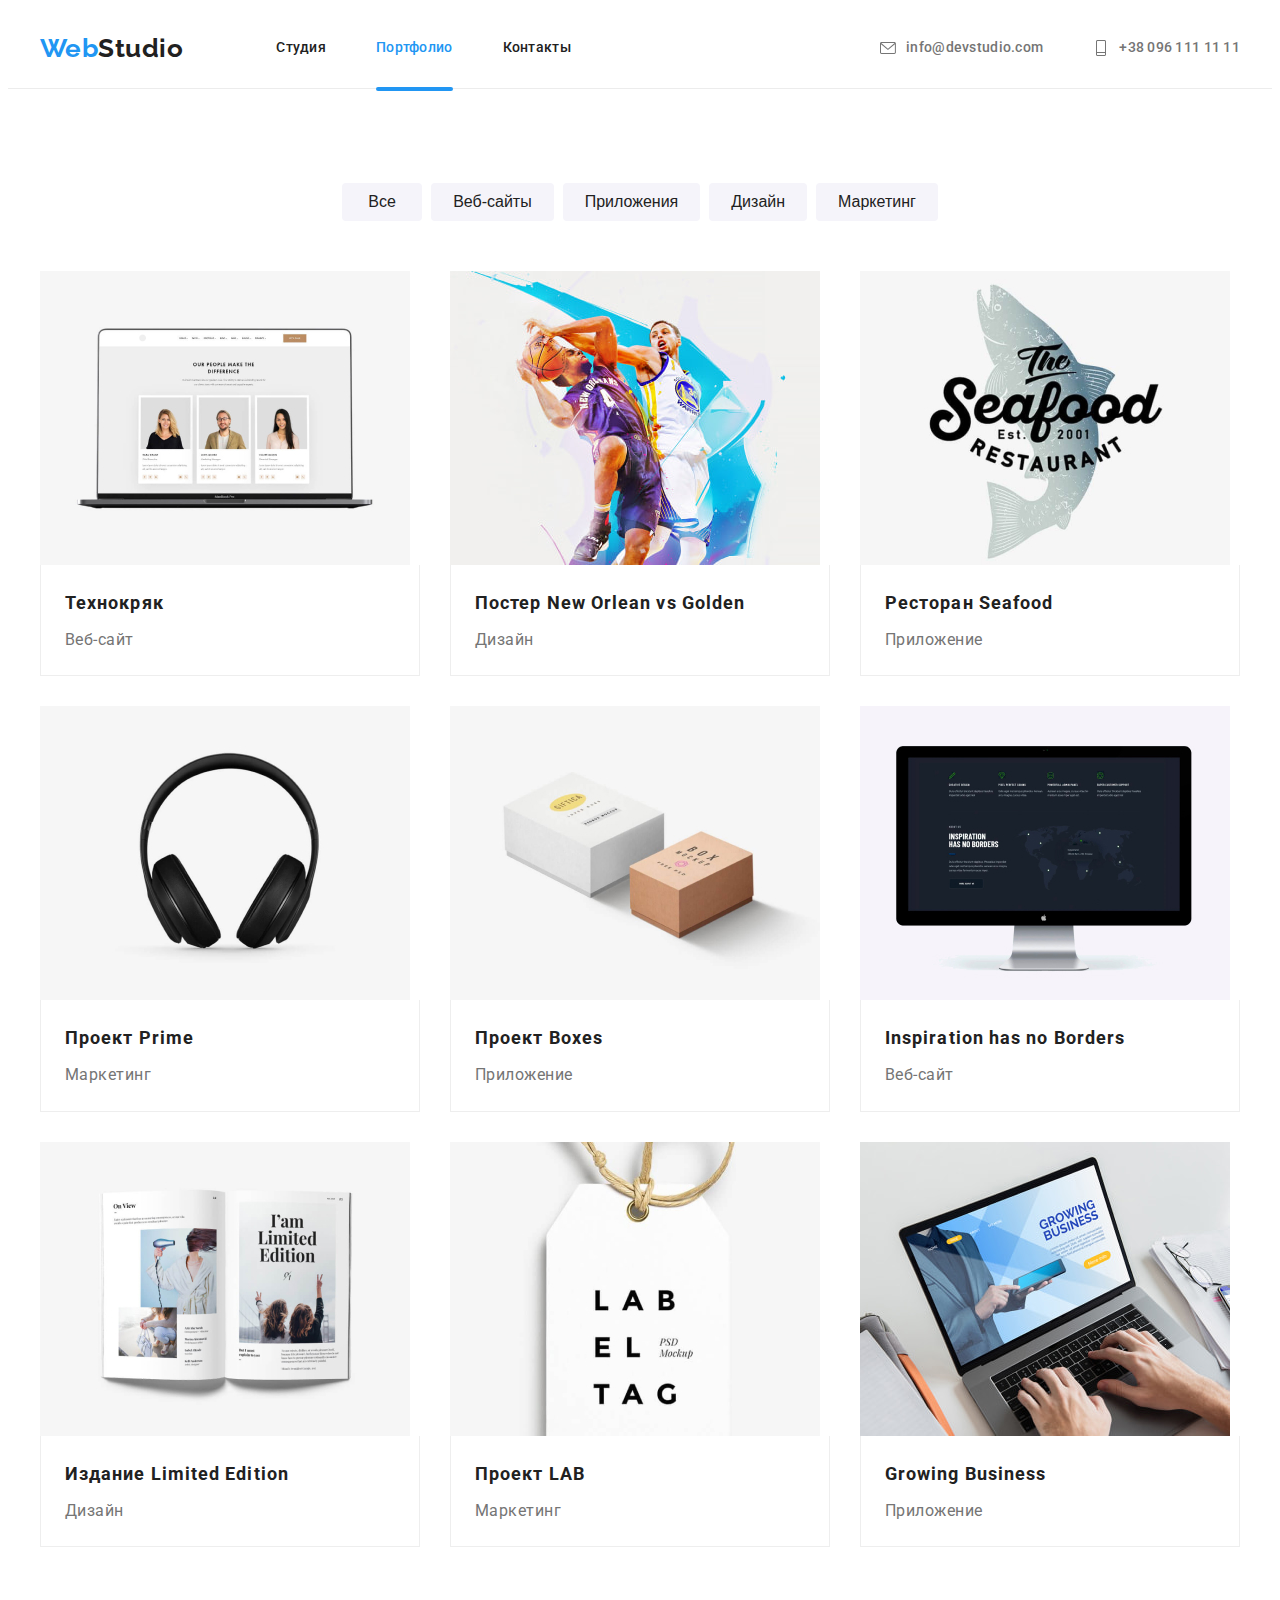
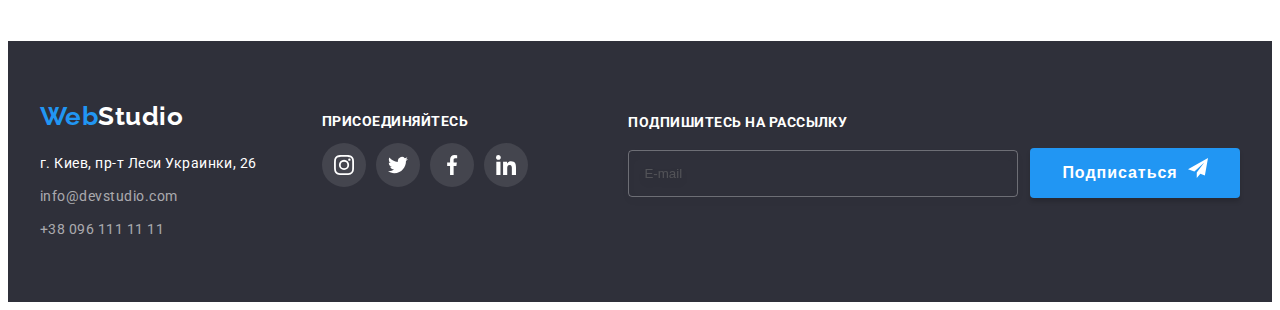
==== portfolio.html @ 42592e86 "Отзывчивость на 4 секции" ====
<!DOCTYPE html>
<html lang="ru">
  <head>
    <meta charset="UTF-8" />
    <meta http-equiv="X-UA-Compatible" content="IE=edge" />
    <meta name="viewport" content="width=device-width, initial-scale=1.0" />
    <title>Document</title>
    <link
      href="https://fonts.googleapis.com/css2?family=Raleway:wght@700&family=Roboto:wght@400;500;700;900&display=swap"
      rel="stylesheet"
    />
    <link
      rel="stylesheet"
      href="https://cdnjs.cloudflare.com/ajax/libs/modern-normalize/1.1.0/modern-normalize.min.css"
      integrity="sha512-wpPYUAdjBVSE4KJnH1VR1HeZfpl1ub8YT/NKx4PuQ5NmX2tKuGu6U/JRp5y+Y8XG2tV+wKQpNHVUX03MfMFn9Q=="
      crossorigin="anonymous"
      referrerpolicy="no-referrer"
    />
    <link rel="stylesheet" href="./css/styles.css" />
    <link rel="stylesheet" href="./css/main.min.css" />
  </head>
  <body>
    <!-- шапка -->
    <header class="header">
      <div class="container header-container">
        <!--  -->
        <a class="logo header__logo" href="./"
          >Web<span class="header__logo--black">Studio</span></a
        >
        <nav class="nav">
          <!--  -->
          <ul class="list header-list">
            <li class="item"><a href="./index.html" class="link">Студия</a></li>
            <li class="item"><a href="./portfolio.html" class="link current">Портфолио</a></li>
            <li class="item"><a href="" class="link">Контакты</a></li>
          </ul>
        </nav>
        <ul class="list header-adress">
          <li class="item">
            <a href="mailto:info@devstudio.com" class="link-contact link"
              ><svg width="16" height="16" class="icon">
                <use href="./images/symbol-defs.svg#icon-mail"></use></svg
              >info@devstudio.com</a
            >
          </li>
          <li class="item">
            <a href="tel:+380961111111" class="link-contact link">
              <svg width="16" height="16" class="icon">
                <use href="./images/symbol-defs.svg#icon-tell"></use>
              </svg>
              +38 096 111 11 11</a
            >
          </li>
        </ul>
      </div>
    </header>
    <main>
      <!-- портфолио -->
      <section class="section-portfolio">
        <div class="container">
          <ul class="section-portfolio-filter list">
            <li class="item">
              <button type="button" class="button-portfolio">Все</button>
            </li>
            <li class="item">
              <button type="button" class="button-portfolio">Веб-сайты</button>
            </li>

            <li class="item">
              <button type="button" class="button-portfolio">Приложения</button>
            </li>
            <li class="item">
              <button type="button" class="button-portfolio">Дизайн</button>
            </li>
            <li class="item">
              <button type="button" class="button-portfolio">Маркетинг</button>
            </li>
          </ul>
          <ul class="section-portfolio-list list">
            <li class="item">
              <a href="./" class="portfolio-psevdo-link">
                <div class="portfolio-wrapper-text">
                  <img
                    src="./images/technokryak.jpg"
                    alt="раскрытый ноутбук"
                    width="370"
                    height="294"
                  />
                  <p class="text-hidden">
                    Технокряк это современная площадка распространения коронавируса. Компании
                    используют эту платформу для цифрового шпионажа и атак на защищённые сервера
                    конкурентов.
                  </p>
                </div>
                <div class="name">
                  <h3 class="title">Технокряк</h3>
                  <p class="variety">Веб-сайт</p>
                </div>
              </a>
            </li>
            <li class="item">
              <a href="./" class="portfolio-psevdo-link">
                <div class="portfolio-wrapper-text">
                  <img
                    src="./images/posternovsgs.jpg"
                    alt="2 баскетболиста в борьбе за мяч"
                    width="370"
                    height="294"
                  />
                  <p class="text-hidden">
                    Технокряк это современная площадка распространения коронавируса. Компании
                    используют эту платформу для цифрового шпионажа и атак на защищённые сервера
                    конкурентов.
                  </p>
                </div>
                <div class="name">
                  <h3 class="title">Постер New Orlean vs Golden</h3>
                  <p class="variety">Дизайн</p>
                </div>
              </a>
            </li>
            <li class="item">
              <a href="./" class="portfolio-psevdo-link">
                <div class="portfolio-wrapper-text">
                  <img
                    src="./images/restseafood.jpg"
                    alt="название ресторана сиафуд на фоне рисунка лосося"
                    width="370"
                    height="294"
                  />
                  <p class="text-hidden">
                    Технокряк это современная площадка распространения коронавируса. Компании
                    используют эту платформу для цифрового шпионажа и атак на защищённые сервера
                    конкурентов.
                  </p>
                </div>
                <div class="name">
                  <h3 class="title">Ресторан Seafood</h3>
                  <p class="variety">Приложение</p>
                </div>
              </a>
            </li>
            <li class="item">
              <a href="./" class="portfolio-psevdo-link">
                <div class="portfolio-wrapper-text">
                  <img
                    src="./images/prime.jpg"
                    alt="черные наушники на белом фоне"
                    width="370"
                    height="294"
                  />
                  <p class="text-hidden">
                    Технокряк это современная площадка распространения коронавируса. Компании
                    используют эту платформу для цифрового шпионажа и атак на защищённые сервера
                    конкурентов.
                  </p>
                </div>
                <div class="name">
                  <h3 class="title">Проект Prime</h3>
                  <p class="variety">Маркетинг</p>
                </div>
              </a>
            </li>
            <li class="item">
              <a href="./" class="portfolio-psevdo-link">
                <div class="portfolio-wrapper-text">
                  <img
                    src="./images/projboxes.jpg"
                    alt="две коробки. Одна белая побольше, вторая коричневая поменьше"
                    width="370"
                    height="294"
                  />
                  <p class="text-hidden">
                    Технокряк это современная площадка распространения коронавируса. Компании
                    используют эту платформу для цифрового шпионажа и атак на защищённые сервера
                    конкурентов.
                  </p>
                </div>
                <div class="name">
                  <h3 class="title">Проект Boxes</h3>
                  <p class="variety">Приложение</p>
                </div>
              </a>
            </li>
            <li class="item">
              <a href="./" class="portfolio-psevdo-link">
                <div class="portfolio-wrapper-text">
                  <img
                    src="./images/inspiration.jpg"
                    alt="монитор с надписью на экране вдохновление без границ"
                    width="370"
                    height="294"
                  />
                  <p class="text-hidden">
                    Технокряк это современная площадка распространения коронавируса. Компании
                    используют эту платформу для цифрового шпионажа и атак на защищённые сервера
                    конкурентов.
                  </p>
                </div>
                <div class="name">
                  <h3 class="title">Inspiration has no Borders</h3>
                  <p class="variety">Веб-сайт</p>
                </div>
              </a>
            </li>
            <li class="item">
              <a href="./" class="portfolio-psevdo-link">
                <div class="portfolio-wrapper-text">
                  <img
                    src="./images/booklimitededition.jpg"
                    alt="раскрытая книга с иллюстрациями и надписью я лимитированная серия"
                    width="370"
                    height="294"
                  />
                  <p class="text-hidden">
                    Технокряк это современная площадка распространения коронавируса. Компании
                    используют эту платформу для цифрового шпионажа и атак на защищённые сервера
                    конкурентов.
                  </p>
                </div>
                <div class="name">
                  <h3 class="title">Издание Limited Edition</h3>
                  <p class="variety">Дизайн</p>
                </div>
              </a>
            </li>
            <li class="item">
              <a href="./" class="portfolio-psevdo-link">
                <div class="portfolio-wrapper-text">
                  <img
                    src="./images/projectlab.jpg"
                    alt="белая бирка с надписью лаб ель таг "
                    width="370"
                    height="294"
                  />
                  <p class="text-hidden">
                    Технокряк это современная площадка распространения коронавируса. Компании
                    используют эту платформу для цифрового шпионажа и атак на защищённые сервера
                    конкурентов.
                  </p>
                </div>
                <div class="name">
                  <h3 class="title">Проект LAB</h3>
                  <p class="variety">Маркетинг</p>
                </div>
              </a>
            </li>
            <li class="item">
              <a href="./" class="portfolio-psevdo-link">
                <div class="portfolio-wrapper-text">
                  <img
                    src="./images/growingbusiness.jpg"
                    alt="раскрытый ноутбук с надписью на мониторе взращивание бизнеса"
                    width="370"
                    height="294"
                  />
                  <p class="text-hidden">
                    Технокряк это современная площадка распространения коронавируса. Компании
                    используют эту платформу для цифрового шпионажа и атак на защищённые сервера
                    конкурентов.
                  </p>
                </div>
                <div class="name">
                  <h3 class="title">Growing Business</h3>
                  <p class="variety">Приложение</p>
                </div>
              </a>
            </li>
          </ul>
        </div>
      </section>
    </main>
    <!-- подвал -->
    <footer class="footer">
      <div class="container">
        <div class="footer-left">
          <a class="logo" href="/">Web<span class="footer__logo--white">Studio</span></a>
          <address class="address-footer">г. Киев, пр-т Леси Украинки, 26</address>
          <ul class="list">
            <li class="item">
              <a href="mailto:info@devstudio.com" class="link-contact-footer">info@devstudio.com</a>
            </li>
            <li class="item">
              <a href="tel:+380961111111" class="link-contact-footer">+38 096 111 11 11</a>
            </li>
          </ul>
        </div>
        <div class="join">
          <h3 class="title">присоединяйтесь</h3>
          <ul class="list soc-list">
            <li class="soc-item">
              <a href="" class="link soc-link"
                ><svg class="soc-icon">
                  <use href="./images/symbol-defs.svg#icon-instagram"></use></svg
              ></a>
            </li>
            <li class="soc-item">
              <a href="" class="link soc-link"
                ><svg class="soc-icon">
                  <use href="./images/symbol-defs.svg#icon-twitter"></use></svg
              ></a>
            </li>
            <li class="soc-item">
              <a href="" class="link soc-link"
                ><svg class="soc-icon">
                  <use href="./images/symbol-defs.svg#icon-facebook"></use></svg
              ></a>
            </li>
            <li class="soc-item">
              <a href="" class="link soc-link"
                ><svg class="soc-icon">
                  <use href="./images/symbol-defs.svg#icon-linkedin"></use></svg
              ></a>
            </li>
          </ul>
        </div>
        <div class="footer-right">
          <h3 class="title">Подпишитесь на рассылку</h3>
          <div class="footer-right-wrap">
            <form action="#" class="form-send">
              <input type="mail" name="user-mail" class="modal-input-footer" placeholder="E-mail" />
            </form>
            <button type="submit" class="abutton send-btn">
              Подписаться
              <span class="send-wrap"
                ><svg width="24" height="24" class="soc-icon">
                  <use href="./images/symbol-defs.svg#icon-icon-send"></use></svg
              ></span>
            </button>
          </div>
        </div>
      </div>
    </footer>
  </body>
</html>
---- css/styles.css ----
/*                                              container*/

/*                                               лого */

/*                                            LINK*/

/*                      button */

/* header */

/* =====  hero  ====== */

/* ======  skill ====== */

/* class */

/*  comand */

/* .section-comand .item-soc:hover {
  background-color: var(--focus-color);
}

}

.link-soc-item-comand:hover {
  color: var(--hover-color);
} */

/* ==================client================= */

/*  portfolio     */

/* ==== footer ==== */

/* ===================backdrop============ */
---- css/main.min.css ----
:root{--title-color: #212121;--text-color: #757575;--hover-color: #2196f3;--focus-color: #2196f3;--bg-color: #ffffff;--secondarybg-color: #2f303a;--text-focus-color: #ffffff;--icon-color: #afb1b8}.list{list-style:none;margin:0;padding:0}h1,h2,h3,h4,p{margin:0;padding:0}img{display:block}body{background-color:var(--bg-color);color:var(--text-color);font-family:Roboto, sans-serif;letter-spacing:0.03em}.container{width:100%;padding-left:15px;padding-right:15px;margin:0 auto;margin-left:auto;margin-right:auto}@media screen and (min-width: 480px){.container{width:480px}}@media screen and (min-width: 768px){.container{width:768px}}@media screen and (min-width: 1200px){.container{width:1200px}}.logo{color:#2196f3;font-family:Raleway, cursive;font-weight:700;font-size:26px;line-height:1.19;text-decoration:none}.header__logo--black{color:var(--title-color)}.footer__logo-white{color:var(--bg-color)}.link{color:var(--title-color);font-weight:500;font-size:14px;line-height:1.14;letter-spacing:0.02em;text-decoration:none;transition-property:color;transition-duration:250ms;transition-timing-function:cubic-bezier(0.4, 0, 0.2, 1);outline:none}.link:hover,.link:focus{color:var(--hover-color)}.link.current{color:var(--hover-color);position:relative}.visually-hidden{position:absolute;white-space:nowrap;width:1px;height:1px;overflow:hidden;border:0;padding:0;clip:rect(0 0 0 0);clip-path:inset(50%);margin:-1px}.abutton{color:var(--bg-color);background-color:var(--hover-color);box-shadow:0px 4px 4px rgba(0,0,0,0.15);font-weight:700;font-size:16px;line-height:1.88;letter-spacing:0.06em;cursor:pointer;display:block;margin:0px auto;min-width:200px;height:50px;padding:10px 32px;border-radius:4px;border:0px;transition-property:background-color;transition-duration:250ms;transition-timing-function:cubic-bezier(0.4, 0, 0.2, 1);outline:none}.abutton:hover,.abutton:focus{color:var(--text-focus-color);background-color:#188ce8}.link{color:var(--title-color);font-weight:500;font-size:14px;line-height:1.14;letter-spacing:0.02em;text-decoration:none;transition-property:color;transition-duration:250ms;transition-timing-function:cubic-bezier(0.4, 0, 0.2, 1);outline:none}.link:hover,.link:focus{color:var(--hover-color)}.link.current{color:var(--hover-color);position:relative}.section-title{color:var(--title-color);font-size:28px;line-height:1.18;text-align:center;margin-bottom:10px}@media screen and (min-width: 480px){.section-title{margin-bottom:30px}}@media screen and (min-width: 1200px){.section-title{font-size:36px;line-height:1.17}}.link.current::after{content:'';position:absolute;display:block;height:4px;width:100%;background-color:var(--focus-color);bottom:-3px;border-radius:2px}.link-contact{color:var(--text-color);font-weight:500;font-size:14px;line-height:1.14;letter-spacing:0.02em;text-decoration:none;display:block;padding-top:32px;padding-bottom:32px;transition-property:color;transition-duration:250ms;transition-timing-function:cubic-bezier(0.4, 0, 0.2, 1);outline:none}.link-contact:hover,.link-contact:focus{color:var(--hover-color)}.header{border-bottom:1px solid #ececec}.header-container{display:flex;align-items:center}.header-list{display:flex;margin-left:93px}.header-list .item+.item{margin-left:50px;align-items:center}.header-adress{display:flex;margin-left:auto}.header-logo{padding-top:25px;padding-bottom:24px}.nav .link{display:block;padding-top:32px;padding-bottom:32px}.header .link-contact{display:flex;align-items:center}.header-adress .item:not(:last-child){margin-right:50px}.header .icon{margin-right:10px;fill:var(--text-color)}.header .link:hover .icon{fill:currentColor}.header .item:hover{color:var --hover-color}.header .link:focus .icon{fill:currentColor}.header .item:focuc{color:var --hover-color}.section-hero-title{color:var(--bg-color);font-weight:900;font-size:22px;line-height:1.2;text-align:center;text-transform:uppercase;width:100%;margin-right:auto;margin-left:auto;margin-bottom:30px}@media screen and (min-width: 480px){.section-hero-title{font-size:26px;line-height:1.61;letter-spacing:0.06em}}@media screen and (min-width: 1200px){.section-hero-title{font-size:44px;line-height:1.36}}.section-hero{background-image:linear-gradient(rgba(47,48,58,0.4), rgba(47,48,58,0.4)),url(../images/bghero.jpg);background-position:center;background-size:content;background-repeat:no-repeat}.section-hero{padding-top:80px;padding-bottom:80px}@media screen and (min-width: 1200px){.section-hero{padding-top:120px;padding-bottom:120px}}@media screen and (min-width: 1200px){.section-hero{padding-top:201px;padding-bottom:199px}}.section-hero .abutton{margin-left:auto;margin-right:auto}.section-skill .title{color:var(--title-color);font-size:14px;line-height:1.14;text-transform:uppercase;margin-bottom:10px;text-align:center}@media screen and (min-width: 768px){.section-skill__item{width:calc(100% / 2 - 30px);margin-left:30px}}@media screen and (min-width: 1200px){.section-skill__item{width:calc(100% / 4 - 30px)}}.section-skill .text{font-size:14px;line-height:1.71}@media screen and (min-width: 768px){.section-skill__list{display:flex;flex-wrap:wrap;width:100%;margin-left:-30px}}.section-skill{padding-top:60px;padding-bottom:60px}.section-skill__big-icon{background:#f5f4fa;border-radius:4px;margin-bottom:30px;height:120px;display:flex;align-items:center;justify-content:center}@media screen and (min-width: 1200px){.section-class{padding-top:94px;padding-bottom:94px}}@media screen and (min-width: 1200px){.section-class .list{display:flex;justify-content:space-between;margin-top:50px;margin-left:-30px}}@media screen and (min-width: 1200px){.section-class .item{margin-left:30px}}@media screen and (min-width: 1200px){.wrapper{position:relative}}@media screen and (min-width: 1200px){.section-class .text{position:absolute;bottom:0;font-weight:700;font-size:14px;line-height:1.14;text-align:center;text-transform:uppercase;color:var(--text-focus-color);background:rgba(47,48,58,0.8);padding-top:27px;padding-bottom:27px;width:370px}}.section-comand .title{color:var(--title-color);font-weight:500;font-size:16px;line-height:1.19;text-align:center}.section-comand .position{font-size:16px;line-height:1.19;text-align:center}.section-comand{padding-top:94px;padding-bottom:94px;background:#f5f4fa}.section-comand .list{display:flex}.section-comand .title{margin-top:30px;margin-bottom:10px}.section-comand .item{background-color:var(--bg-color);padding-bottom:30px;box-shadow:0px 1px 3px rgba(0,0,0,0.12),0px 1px 1px rgba(0,0,0,0.14),0px 2px 1px rgba(0,0,0,0.2);border-radius:0px 0px 4px 4px}.section-comand .item:not(:last-child){margin-right:30px}.soc-icon{width:20px;height:20px;fill:#afb1b8}.soc-link:focus .soc-icon,.soc-link:hover .soc-icon{fill:var(--text-focus-color)}.soc-item{width:44px;height:44px}.soc-item:not(:last-child){margin-right:10px}.soc-link{outline:none;width:100%;height:100%;border-radius:50%;display:flex;align-items:center;justify-content:center;transition-property:background-color;transition-duration:250ms;transition-timing-function:cubic-bezier(0.4, 0, 0.2, 1)}.soc-link:focus,.soc-link:hover{background-color:var(--focus-color)}.soc-link .soc-icon{transition-property:fill;transition-duration:250ms;transition-timing-function:cubic-bezier(0.4, 0, 0.2, 1)}.soc-list{display:flex;justify-content:center;margin-top:16px}.section-clients{padding-top:60px;padding-bottom:60px}@media screen and (min-width: 1200px){.section-clients{padding-top:94px;padding-bottom:94px}}.client-icon{width:90px;height:60px;fill:var(--icon-color)}.client-link:focus .client-icon,.client-link:hover .client-icon{fill:var(--focus-color)}@media screen and (min-width: 480px){.client-icon{width:106px;height:60px}}.client-list{margin-bottom:-15px;display:flex;flex-wrap:wrap;align-items:center;justify-content:center;margin-right:-15px}@media screen and (min-width: 480px){.client-list{margin-bottom:-30px;margin-right:-30px}}.client-link{width:100%;height:100%;display:flex;align-items:center;justify-content:center;border:1px solid #afb1b8;box-sizing:border-box;border-radius:4px;padding:8px 16px;transition-property:border-color;transition-duration:250ms;transition-timing-function:cubic-bezier(0.4, 0, 0.2, 1);outline:none}.client-link:hover,.client-link:focus{border-color:var(--hover-color)}@media screen and (min-width: 480px){.client-link{padding:16px 52px}}@media screen and (min-width: 1200px){.client-link{padding:16px 32px}}.client-link .client-icon{transition-property:fill;transition-duration:250ms;transition-timing-function:cubic-bezier(0.4, 0, 0.2, 1)}.client-item{margin-bottom:15px;width:calc(100% / 2 - 15px);margin-right:15px}@media screen and (min-width: 480px){.client-item{margin-bottom:30px;margin-right:30px;width:calc(100% / 2 - 30px)}}@media screen and (min-width: 768px){.client-item{width:calc(100% / 3 - 30px)}}@media screen and (min-width: 1200px){.client-item{width:calc(100% / 6 - 30px)}}.link-contact-footer{color:rgba(255,255,255,0.6);font-size:14px;line-height:1.71;text-decoration:none;outline:none;transition-property:color;transition-duration:250ms;transition-timing-function:cubic-bezier(0.4, 0, 0.2, 1);transition-property:color;transition-duration:250ms;transition-timing-function:cubic-bezier(0.4, 0, 0.2, 1)}.link-contact-footer:hover,.link-contact-footer:focus{color:var(--hover-color)}.address-footer{color:var(--bg-color);font-style:normal;font-size:14px;line-height:1.71}.footer .title{color:var(--text-focus-color);font-size:14px;line-height:0.88;text-transform:uppercase}.footer{background-color:var(--secondarybg-color);padding-top:60px;padding-bottom:60px}.footer__logo--white{color:var(--bg-color)}.address-footer{margin-bottom:9px;margin-top:20px}footer .item:not(:last-child){margin-bottom:9px}.svg-tell{fill:#757575}.footer .container{display:flex}.join{margin-left:65px;padding-top:14px}.footer .soc-icon{fill:var(--bg-color)}.footer .soc-link{background:rgba(255,255,255,0.1);outline:none}.footer .soc-link:focus,.footer .soc-link:hover{background-color:var(--focus-color)}.form-send{display:flex;justify-content:center}.send-btn{margin-left:12px;padding-left:10px 28px}.footer-right{align-items:center;justify-content:center;margin-right:0;margin-left:auto;padding-top:15px}.modal-input-footer{width:358px;background-color:transparent;text-decoration:var(--bg-color);padding:15px;border:1px solid rgba(255,255,255,0.3);filter:drop-shadow(0px 4px 4px rgba(0,0,0,0.15));border-radius:4px;transition-property:border-color;transition-duration:250ms;transition-timing-function:cubic-bezier(0.4, 0, 0.2, 1)}.modal-input-footer:focus{border-color:var(--focus-color)}.send-wrap{margin-left:5px}.footer-right-wrap{display:flex;align-items:center;justify-content:center;margin-top:20px}.section-portfolio .title{color:var(--title-color);font-size:18px;line-height:2;letter-spacing:0.06em}.section-portfolio .variety{font-size:16px;line-height:1.9;color:var(--text-color)}.button-portfolio{padding:6px 22px;color:var(--title-color);background-color:F5F4FA;font-weight:500;font-size:16px;line-height:1.6;text-align:center;cursor:pointer;min-width:80px;height:38px;background:#f5f4fa;border-radius:4px;border:0px;outline:none;transition-property:background-color, color, box-shadow, border-radius;transition-duration:250ms;transition-timing-function:cubic-bezier(0.4, 0, 0.2, 1)}.button-portfolio:hover,.button-portfolio:focus{color:var(--bg-color);background-color:var(--hover-color);box-shadow:0px 3px 1px rgba(0,0,0,0.1),0px 1px 2px rgba(0,0,0,0.08),0px 2px 2px rgba(0,0,0,0.12);border-radius:4px}.section-portfolio{padding-top:94px;padding-bottom:94px}.section-portfolio-filter{margin-bottom:50px;display:flex;justify-content:center;align-items:flex-start}.section-portfolio-list{display:flex;flex-wrap:wrap;justify-content:center;margin-right:-30px;margin-bottom:-30px}.section-portfolio-list .item{width:calc(100% / 3 - 30px);margin-right:30px;margin-bottom:30px}.section-portfolio-filter .item:not(:last-child){margin-right:9px}.name{padding:20px 24px;border-right:1px solid #eeeeee;border-bottom:1px solid #eeeeee;border-left:1px solid #eeeeee}.variety{margin-top:4px}.portfolio-psevdo-link{text-decoration:none;display:block;transition-property:box-shadow;transition-duration:250ms;transition-timing-function:cubic-bezier(0.4, 0, 0.2, 1);outline:none}.portfolio-psevdo-link:focus,.portfolio-psevdo-link:hover{box-shadow:0px 1px 1px rgba(0,0,0,0.12),0px 4px 4px rgba(0,0,0,0.06),1px 4px 6px rgba(0,0,0,0.16)}.portfolio-wrapper-text{position:relative;overflow:hidden}.text-hidden{position:absolute;top:0;left:0;font-size:18px;line-height:1.56;padding-top:63px;padding-right:24px;padding-bottom:63px;padding-left:24px;background:rgba(33,150,243,0.9);color:var(--text-focus-color);transform:translateY(100%);transition-property:transform;transition-duration:250ms;transition-timing-function:cubic-bezier(0.4, 0, 0.2, 1)}.portfolio-psevdo-link:hover .text-hidden,.portfolio-psevdo-link:focus .text-hidden{transform:translateY(0)}.backdrop{width:100vw;height:100vh;background-color:rgba(0,0,0,0.2);position:fixed;top:0;opacity:1;transition:opacity 250ms cubic-bezier(0.4, 0, 0.2, 1)}.modal{position:absolute;width:521px;min-height:581px;background-color:var(--bg-color);box-shadow:0px 1px 3px rgba(0,0,0,0.12),0px 1px 1px rgba(0,0,0,0.14),0px 2px 1px rgba(0,0,0,0.2);border-radius:4px;top:50%;left:50%;transform:translate(-50%, -50%) rotate(0deg);opacity:1;transition:transform 250ms cubic-bezier(0.4, 0, 0.2, 1),opacity 250ms cubic-bezier(0.4, 0, 0.2, 1);padding:40px}.modal-close-btn{outline:none;position:absolute;width:30px;height:30px;top:8px;right:8px;border-radius:50%;padding-top:5px;padding-left:5px;border:1px solid rgba(0,0,0,0.1);background-color:var(--bg-color);transition-property:fill;transition-duration:250ms;transition-timing-function:cubic-bezier(0.4, 0, 0.2, 1)}.modal-close-btn:focus .icon-close-btn,.modal-close-btn:hover .icon-close-btn{fill:var(--focus-color)}.backdrop.is-hidden{visibility:hidden;opacity:0;pointer-events:0}.backdrop.is-hidden .modal{transform:translate(-50%, -50%) rotate(70deg);opacity:0}.modal-title{font-weight:700;font-size:20px;line-height:1.15;text-align:center;color:var(--title-color);margin-bottom:20px}.modal-input{width:100%;height:40px;outline:none;border:1px solid rgba(33,33,33,0.2);border-radius:4px;padding-left:39px;padding-right:20px;transition-property:border-color;transition-duration:250ms;transition-timing-function:cubic-bezier(0.4, 0, 0.2, 1)}.modal-input:focus,.modal-input:hover{border-color:var(--focus-color)}.modal-input:focus+.icon-user-data,.modal-input:hover+.icon-user-data{fill:var(--focus-color)}.modal-label{display:block;margin-bottom:4px;font-size:12px;line-height:1.17;letter-spacing:0.01em;color:var(--text-color)}.modal-field{margin-bottom:10px}.modal-text{outline:none;resize:none;width:100%;height:120px;padding:10px;margin-bottom:10px;background-color:transparent;border:1px solid rgba(33,33,33,0.2);border-radius:4px;transition-property:border-color;transition-duration:250ms;transition-timing-function:cubic-bezier(0.4, 0, 0.2, 1)}.modal-text:focus{border:1px solid #2196f3}.input-wrap{display:block;position:relative}.icon-user-data{position:absolute;left:0;top:50%;transform:translateY(-50%);left:12px}.link-galka{color:var(--focus-color)}.check-text{font-size:14px;line-height:1.87;color:var(--text-color);display:flex;align-items:baseline}.check-text span{width:16px;height:15px;border:2px solid #212121;border-radius:2px;margin-right:8px;display:flex;align-items:center;justify-content:center;transition-property:border-color, background-color;transition-duration:250ms;transition-timing-function:cubic-bezier(0.4, 0, 0.2, 1)}.icon-galka{fill:#ffffff}.input-check:checked+.check-text span{background-color:var(--focus-color);border-color:var(--focus-color)}.modal-send-btn{margin-top:30;margin-left:auto;margin-right:auto}::-webkit-input-placeholder{color:rgba(117,117,117,0.5)}
/*# sourceMappingURL=main.min.css.map */
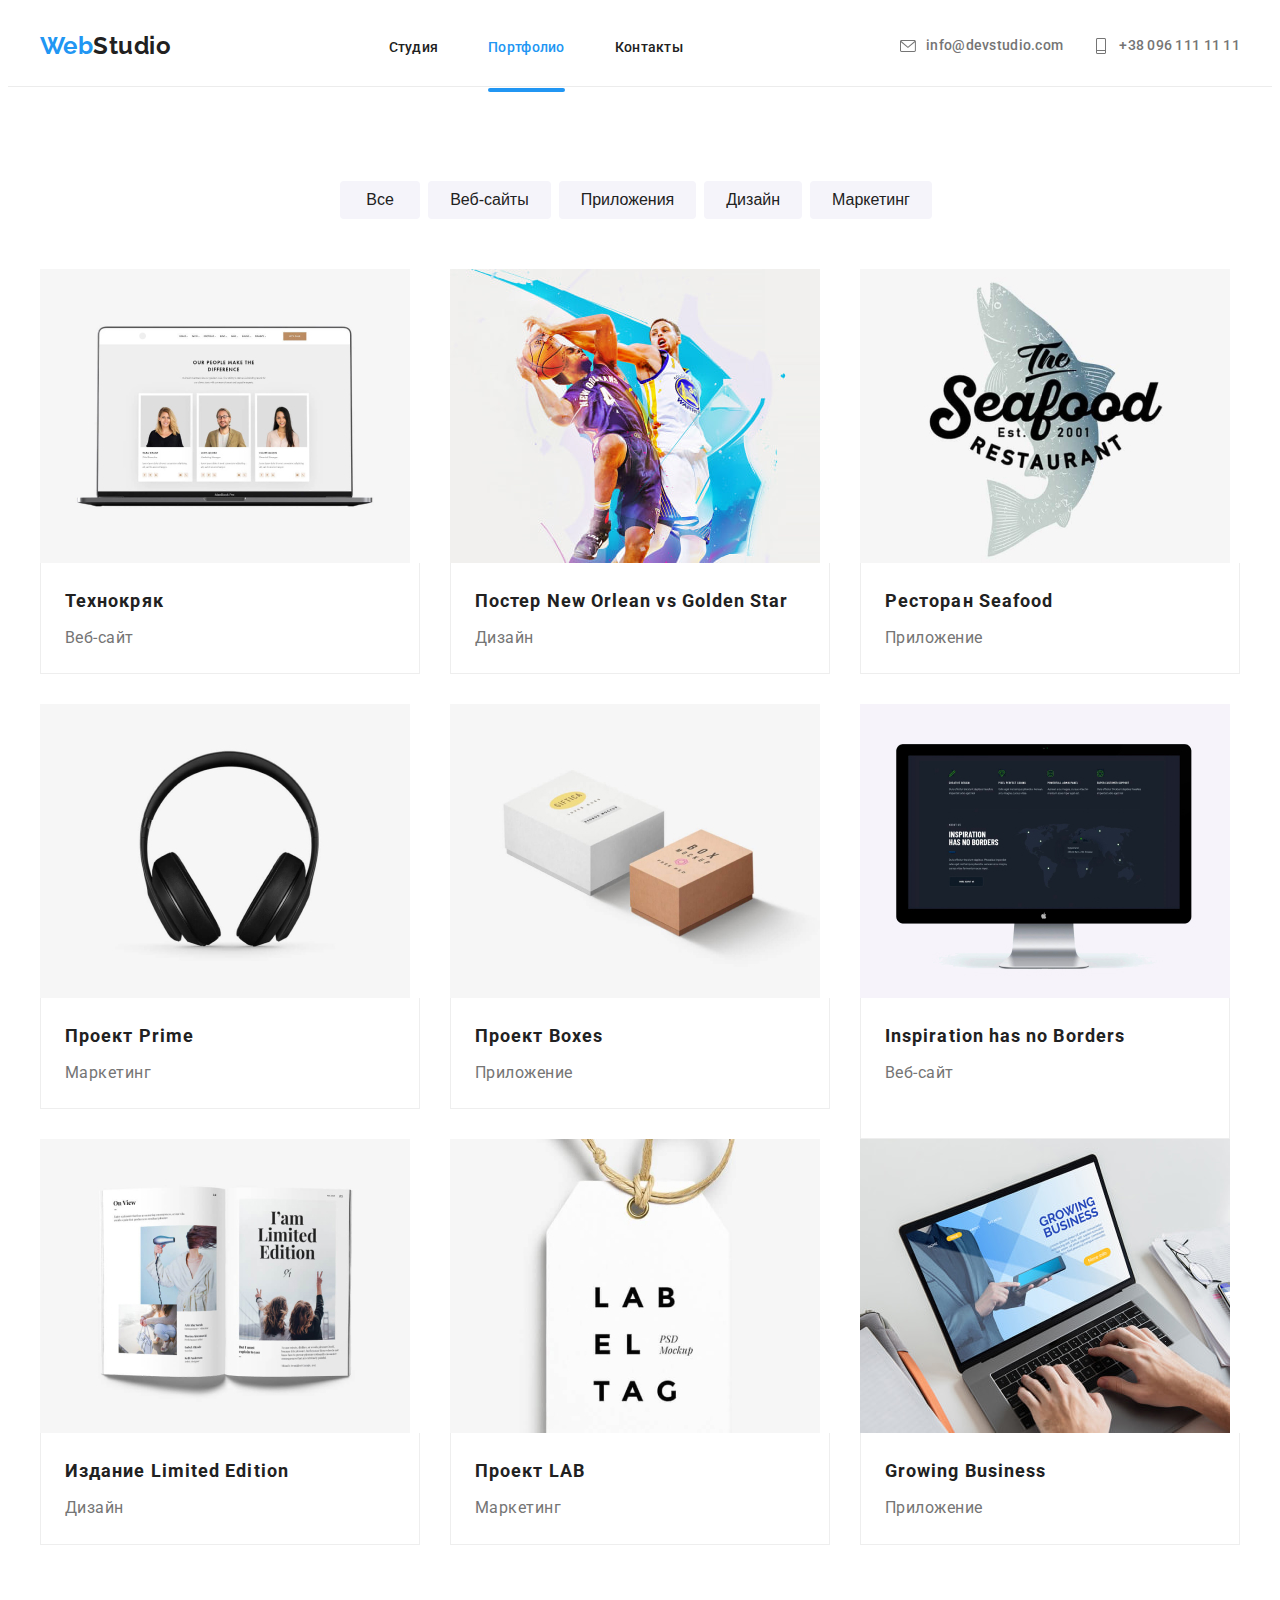
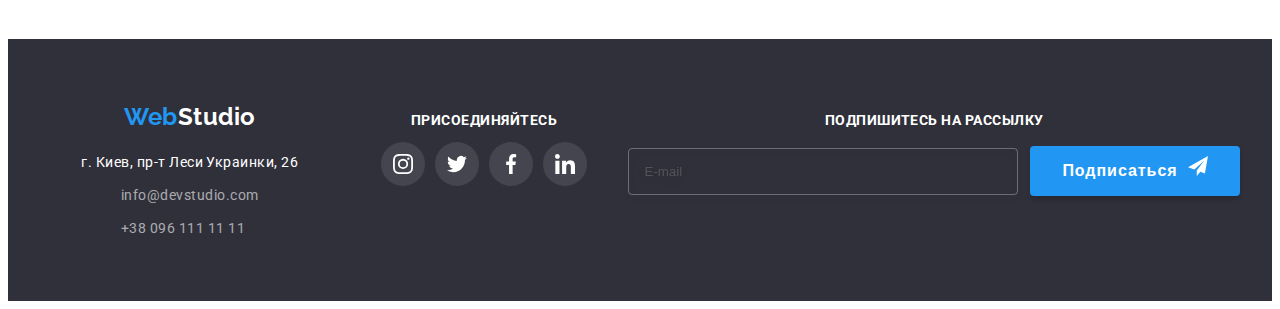
==== commit 89e9ada8: "all section" ====
--- a/portfolio.html
+++ b/portfolio.html
@@ -23,27 +23,27 @@
     <!-- шапка -->
     <header class="header">
       <div class="container header-container">
-        <!--  -->
         <a class="logo header__logo" href="./"
           >Web<span class="header__logo--black">Studio</span></a
         >
         <nav class="nav">
-          <!--  -->
           <ul class="list header-list">
-            <li class="item"><a href="./index.html" class="link">Студия</a></li>
-            <li class="item"><a href="./portfolio.html" class="link current">Портфолио</a></li>
-            <li class="item"><a href="" class="link">Контакты</a></li>
+            <li class="header-list__item"><a href="./index.html" class="link">Студия</a></li>
+            <li class="header-list__item">
+              <a href="./portfolio.html" class="link current">Портфолио</a>
+            </li>
+            <li class="header-list__item"><a href="" class="link">Контакты</a></li>
           </ul>
         </nav>
         <ul class="list header-adress">
-          <li class="item">
+          <li class="header-adress__item">
             <a href="mailto:info@devstudio.com" class="link-contact link"
               ><svg width="16" height="16" class="icon">
                 <use href="./images/symbol-defs.svg#icon-mail"></use></svg
               >info@devstudio.com</a
             >
           </li>
-          <li class="item">
+          <li class="header-adress__item">
             <a href="tel:+380961111111" class="link-contact link">
               <svg width="16" height="16" class="icon">
                 <use href="./images/symbol-defs.svg#icon-tell"></use>
@@ -59,25 +59,25 @@
       <section class="section-portfolio">
         <div class="container">
           <ul class="section-portfolio-filter list">
-            <li class="item">
+            <li class="section-portfolio-filter__item">
               <button type="button" class="button-portfolio">Все</button>
             </li>
-            <li class="item">
+            <li class="section-portfolio-filter__item">
               <button type="button" class="button-portfolio">Веб-сайты</button>
             </li>
 
-            <li class="item">
+            <li class="section-portfolio-filter__item">
               <button type="button" class="button-portfolio">Приложения</button>
             </li>
-            <li class="item">
+            <li class="section-portfolio-filter__item">
               <button type="button" class="button-portfolio">Дизайн</button>
             </li>
-            <li class="item">
+            <li class="section-portfolio-filter__item section-portfolio-filter__item--last">
               <button type="button" class="button-portfolio">Маркетинг</button>
             </li>
           </ul>
           <ul class="section-portfolio-list list">
-            <li class="item">
+            <li class="section-portfolio-list__item">
               <a href="./" class="portfolio-psevdo-link">
                 <div class="portfolio-wrapper-text">
                   <img
@@ -98,7 +98,7 @@
                 </div>
               </a>
             </li>
-            <li class="item">
+            <li class="section-portfolio-list__item">
               <a href="./" class="portfolio-psevdo-link">
                 <div class="portfolio-wrapper-text">
                   <img
@@ -114,12 +114,12 @@
                   </p>
                 </div>
                 <div class="name">
-                  <h3 class="title">Постер New Orlean vs Golden</h3>
+                  <h3 class="title">Постер New Orlean vs Golden Star</h3>
                   <p class="variety">Дизайн</p>
                 </div>
               </a>
             </li>
-            <li class="item">
+            <li class="section-portfolio-list__item">
               <a href="./" class="portfolio-psevdo-link">
                 <div class="portfolio-wrapper-text">
                   <img
@@ -140,7 +140,7 @@
                 </div>
               </a>
             </li>
-            <li class="item">
+            <li class="section-portfolio-list__item">
               <a href="./" class="portfolio-psevdo-link">
                 <div class="portfolio-wrapper-text">
                   <img
@@ -161,7 +161,7 @@
                 </div>
               </a>
             </li>
-            <li class="item">
+            <li class="section-portfolio-list__item">
               <a href="./" class="portfolio-psevdo-link">
                 <div class="portfolio-wrapper-text">
                   <img
@@ -182,7 +182,7 @@
                 </div>
               </a>
             </li>
-            <li class="item">
+            <li class="section-portfolio-list__item--last">
               <a href="./" class="portfolio-psevdo-link">
                 <div class="portfolio-wrapper-text">
                   <img
@@ -203,7 +203,7 @@
                 </div>
               </a>
             </li>
-            <li class="item">
+            <li class="section-portfolio-list__item">
               <a href="./" class="portfolio-psevdo-link">
                 <div class="portfolio-wrapper-text">
                   <img
@@ -224,7 +224,7 @@
                 </div>
               </a>
             </li>
-            <li class="item">
+            <li class="section-portfolio-list__item">
               <a href="./" class="portfolio-psevdo-link">
                 <div class="portfolio-wrapper-text">
                   <img
@@ -245,7 +245,7 @@
                 </div>
               </a>
             </li>
-            <li class="item">
+            <li class="section-portfolio-list__item">
               <a href="./" class="portfolio-psevdo-link">
                 <div class="portfolio-wrapper-text">
                   <img
@@ -272,7 +272,7 @@
     </main>
     <!-- подвал -->
     <footer class="footer">
-      <div class="container">
+      <div class="container footer--container">
         <div class="footer-left">
           <a class="logo" href="/">Web<span class="footer__logo--white">Studio</span></a>
           <address class="address-footer">г. Киев, пр-т Леси Украинки, 26</address>
--- a/css/main.min.css
+++ b/css/main.min.css
@@ -1,2 +1,2 @@
-:root{--title-color: #212121;--text-color: #757575;--hover-color: #2196f3;--focus-color: #2196f3;--bg-color: #ffffff;--secondarybg-color: #2f303a;--text-focus-color: #ffffff;--icon-color: #afb1b8}.list{list-style:none;margin:0;padding:0}h1,h2,h3,h4,p{margin:0;padding:0}img{display:block}body{background-color:var(--bg-color);color:var(--text-color);font-family:Roboto, sans-serif;letter-spacing:0.03em}.container{width:100%;padding-left:15px;padding-right:15px;margin:0 auto;margin-left:auto;margin-right:auto}@media screen and (min-width: 480px){.container{width:480px}}@media screen and (min-width: 768px){.container{width:768px}}@media screen and (min-width: 1200px){.container{width:1200px}}.logo{color:#2196f3;font-family:Raleway, cursive;font-weight:700;font-size:26px;line-height:1.19;text-decoration:none}.header__logo--black{color:var(--title-color)}.footer__logo-white{color:var(--bg-color)}.link{color:var(--title-color);font-weight:500;font-size:14px;line-height:1.14;letter-spacing:0.02em;text-decoration:none;transition-property:color;transition-duration:250ms;transition-timing-function:cubic-bezier(0.4, 0, 0.2, 1);outline:none}.link:hover,.link:focus{color:var(--hover-color)}.link.current{color:var(--hover-color);position:relative}.visually-hidden{position:absolute;white-space:nowrap;width:1px;height:1px;overflow:hidden;border:0;padding:0;clip:rect(0 0 0 0);clip-path:inset(50%);margin:-1px}.abutton{color:var(--bg-color);background-color:var(--hover-color);box-shadow:0px 4px 4px rgba(0,0,0,0.15);font-weight:700;font-size:16px;line-height:1.88;letter-spacing:0.06em;cursor:pointer;display:block;margin:0px auto;min-width:200px;height:50px;padding:10px 32px;border-radius:4px;border:0px;transition-property:background-color;transition-duration:250ms;transition-timing-function:cubic-bezier(0.4, 0, 0.2, 1);outline:none}.abutton:hover,.abutton:focus{color:var(--text-focus-color);background-color:#188ce8}.link{color:var(--title-color);font-weight:500;font-size:14px;line-height:1.14;letter-spacing:0.02em;text-decoration:none;transition-property:color;transition-duration:250ms;transition-timing-function:cubic-bezier(0.4, 0, 0.2, 1);outline:none}.link:hover,.link:focus{color:var(--hover-color)}.link.current{color:var(--hover-color);position:relative}.section-title{color:var(--title-color);font-size:28px;line-height:1.18;text-align:center;margin-bottom:10px}@media screen and (min-width: 480px){.section-title{margin-bottom:30px}}@media screen and (min-width: 1200px){.section-title{font-size:36px;line-height:1.17}}.link.current::after{content:'';position:absolute;display:block;height:4px;width:100%;background-color:var(--focus-color);bottom:-3px;border-radius:2px}.link-contact{color:var(--text-color);font-weight:500;font-size:14px;line-height:1.14;letter-spacing:0.02em;text-decoration:none;display:block;padding-top:32px;padding-bottom:32px;transition-property:color;transition-duration:250ms;transition-timing-function:cubic-bezier(0.4, 0, 0.2, 1);outline:none}.link-contact:hover,.link-contact:focus{color:var(--hover-color)}.header{border-bottom:1px solid #ececec}.header-container{display:flex;align-items:center}.header-list{display:flex;margin-left:93px}.header-list .item+.item{margin-left:50px;align-items:center}.header-adress{display:flex;margin-left:auto}.header-logo{padding-top:25px;padding-bottom:24px}.nav .link{display:block;padding-top:32px;padding-bottom:32px}.header .link-contact{display:flex;align-items:center}.header-adress .item:not(:last-child){margin-right:50px}.header .icon{margin-right:10px;fill:var(--text-color)}.header .link:hover .icon{fill:currentColor}.header .item:hover{color:var --hover-color}.header .link:focus .icon{fill:currentColor}.header .item:focuc{color:var --hover-color}.section-hero-title{color:var(--bg-color);font-weight:900;font-size:22px;line-height:1.2;text-align:center;text-transform:uppercase;width:100%;margin-right:auto;margin-left:auto;margin-bottom:30px}@media screen and (min-width: 480px){.section-hero-title{font-size:26px;line-height:1.61;letter-spacing:0.06em}}@media screen and (min-width: 1200px){.section-hero-title{font-size:44px;line-height:1.36}}.section-hero{background-image:linear-gradient(rgba(47,48,58,0.4), rgba(47,48,58,0.4)),url(../images/bghero.jpg);background-position:center;background-size:content;background-repeat:no-repeat}.section-hero{padding-top:80px;padding-bottom:80px}@media screen and (min-width: 1200px){.section-hero{padding-top:120px;padding-bottom:120px}}@media screen and (min-width: 1200px){.section-hero{padding-top:201px;padding-bottom:199px}}.section-hero .abutton{margin-left:auto;margin-right:auto}.section-skill .title{color:var(--title-color);font-size:14px;line-height:1.14;text-transform:uppercase;margin-bottom:10px;text-align:center}@media screen and (min-width: 768px){.section-skill__item{width:calc(100% / 2 - 30px);margin-left:30px}}@media screen and (min-width: 1200px){.section-skill__item{width:calc(100% / 4 - 30px)}}.section-skill .text{font-size:14px;line-height:1.71}@media screen and (min-width: 768px){.section-skill__list{display:flex;flex-wrap:wrap;width:100%;margin-left:-30px}}.section-skill{padding-top:60px;padding-bottom:60px}.section-skill__big-icon{background:#f5f4fa;border-radius:4px;margin-bottom:30px;height:120px;display:flex;align-items:center;justify-content:center}@media screen and (min-width: 1200px){.section-class{padding-top:94px;padding-bottom:94px}}@media screen and (min-width: 1200px){.section-class .list{display:flex;justify-content:space-between;margin-top:50px;margin-left:-30px}}@media screen and (min-width: 1200px){.section-class .item{margin-left:30px}}@media screen and (min-width: 1200px){.wrapper{position:relative}}@media screen and (min-width: 1200px){.section-class .text{position:absolute;bottom:0;font-weight:700;font-size:14px;line-height:1.14;text-align:center;text-transform:uppercase;color:var(--text-focus-color);background:rgba(47,48,58,0.8);padding-top:27px;padding-bottom:27px;width:370px}}.section-comand .title{color:var(--title-color);font-weight:500;font-size:16px;line-height:1.19;text-align:center}.section-comand .position{font-size:16px;line-height:1.19;text-align:center}.section-comand{padding-top:94px;padding-bottom:94px;background:#f5f4fa}.section-comand .list{display:flex}.section-comand .title{margin-top:30px;margin-bottom:10px}.section-comand .item{background-color:var(--bg-color);padding-bottom:30px;box-shadow:0px 1px 3px rgba(0,0,0,0.12),0px 1px 1px rgba(0,0,0,0.14),0px 2px 1px rgba(0,0,0,0.2);border-radius:0px 0px 4px 4px}.section-comand .item:not(:last-child){margin-right:30px}.soc-icon{width:20px;height:20px;fill:#afb1b8}.soc-link:focus .soc-icon,.soc-link:hover .soc-icon{fill:var(--text-focus-color)}.soc-item{width:44px;height:44px}.soc-item:not(:last-child){margin-right:10px}.soc-link{outline:none;width:100%;height:100%;border-radius:50%;display:flex;align-items:center;justify-content:center;transition-property:background-color;transition-duration:250ms;transition-timing-function:cubic-bezier(0.4, 0, 0.2, 1)}.soc-link:focus,.soc-link:hover{background-color:var(--focus-color)}.soc-link .soc-icon{transition-property:fill;transition-duration:250ms;transition-timing-function:cubic-bezier(0.4, 0, 0.2, 1)}.soc-list{display:flex;justify-content:center;margin-top:16px}.section-clients{padding-top:60px;padding-bottom:60px}@media screen and (min-width: 1200px){.section-clients{padding-top:94px;padding-bottom:94px}}.client-icon{width:90px;height:60px;fill:var(--icon-color)}.client-link:focus .client-icon,.client-link:hover .client-icon{fill:var(--focus-color)}@media screen and (min-width: 480px){.client-icon{width:106px;height:60px}}.client-list{margin-bottom:-15px;display:flex;flex-wrap:wrap;align-items:center;justify-content:center;margin-right:-15px}@media screen and (min-width: 480px){.client-list{margin-bottom:-30px;margin-right:-30px}}.client-link{width:100%;height:100%;display:flex;align-items:center;justify-content:center;border:1px solid #afb1b8;box-sizing:border-box;border-radius:4px;padding:8px 16px;transition-property:border-color;transition-duration:250ms;transition-timing-function:cubic-bezier(0.4, 0, 0.2, 1);outline:none}.client-link:hover,.client-link:focus{border-color:var(--hover-color)}@media screen and (min-width: 480px){.client-link{padding:16px 52px}}@media screen and (min-width: 1200px){.client-link{padding:16px 32px}}.client-link .client-icon{transition-property:fill;transition-duration:250ms;transition-timing-function:cubic-bezier(0.4, 0, 0.2, 1)}.client-item{margin-bottom:15px;width:calc(100% / 2 - 15px);margin-right:15px}@media screen and (min-width: 480px){.client-item{margin-bottom:30px;margin-right:30px;width:calc(100% / 2 - 30px)}}@media screen and (min-width: 768px){.client-item{width:calc(100% / 3 - 30px)}}@media screen and (min-width: 1200px){.client-item{width:calc(100% / 6 - 30px)}}.link-contact-footer{color:rgba(255,255,255,0.6);font-size:14px;line-height:1.71;text-decoration:none;outline:none;transition-property:color;transition-duration:250ms;transition-timing-function:cubic-bezier(0.4, 0, 0.2, 1);transition-property:color;transition-duration:250ms;transition-timing-function:cubic-bezier(0.4, 0, 0.2, 1)}.link-contact-footer:hover,.link-contact-footer:focus{color:var(--hover-color)}.address-footer{color:var(--bg-color);font-style:normal;font-size:14px;line-height:1.71}.footer .title{color:var(--text-focus-color);font-size:14px;line-height:0.88;text-transform:uppercase}.footer{background-color:var(--secondarybg-color);padding-top:60px;padding-bottom:60px}.footer__logo--white{color:var(--bg-color)}.address-footer{margin-bottom:9px;margin-top:20px}footer .item:not(:last-child){margin-bottom:9px}.svg-tell{fill:#757575}.footer .container{display:flex}.join{margin-left:65px;padding-top:14px}.footer .soc-icon{fill:var(--bg-color)}.footer .soc-link{background:rgba(255,255,255,0.1);outline:none}.footer .soc-link:focus,.footer .soc-link:hover{background-color:var(--focus-color)}.form-send{display:flex;justify-content:center}.send-btn{margin-left:12px;padding-left:10px 28px}.footer-right{align-items:center;justify-content:center;margin-right:0;margin-left:auto;padding-top:15px}.modal-input-footer{width:358px;background-color:transparent;text-decoration:var(--bg-color);padding:15px;border:1px solid rgba(255,255,255,0.3);filter:drop-shadow(0px 4px 4px rgba(0,0,0,0.15));border-radius:4px;transition-property:border-color;transition-duration:250ms;transition-timing-function:cubic-bezier(0.4, 0, 0.2, 1)}.modal-input-footer:focus{border-color:var(--focus-color)}.send-wrap{margin-left:5px}.footer-right-wrap{display:flex;align-items:center;justify-content:center;margin-top:20px}.section-portfolio .title{color:var(--title-color);font-size:18px;line-height:2;letter-spacing:0.06em}.section-portfolio .variety{font-size:16px;line-height:1.9;color:var(--text-color)}.button-portfolio{padding:6px 22px;color:var(--title-color);background-color:F5F4FA;font-weight:500;font-size:16px;line-height:1.6;text-align:center;cursor:pointer;min-width:80px;height:38px;background:#f5f4fa;border-radius:4px;border:0px;outline:none;transition-property:background-color, color, box-shadow, border-radius;transition-duration:250ms;transition-timing-function:cubic-bezier(0.4, 0, 0.2, 1)}.button-portfolio:hover,.button-portfolio:focus{color:var(--bg-color);background-color:var(--hover-color);box-shadow:0px 3px 1px rgba(0,0,0,0.1),0px 1px 2px rgba(0,0,0,0.08),0px 2px 2px rgba(0,0,0,0.12);border-radius:4px}.section-portfolio{padding-top:94px;padding-bottom:94px}.section-portfolio-filter{margin-bottom:50px;display:flex;justify-content:center;align-items:flex-start}.section-portfolio-list{display:flex;flex-wrap:wrap;justify-content:center;margin-right:-30px;margin-bottom:-30px}.section-portfolio-list .item{width:calc(100% / 3 - 30px);margin-right:30px;margin-bottom:30px}.section-portfolio-filter .item:not(:last-child){margin-right:9px}.name{padding:20px 24px;border-right:1px solid #eeeeee;border-bottom:1px solid #eeeeee;border-left:1px solid #eeeeee}.variety{margin-top:4px}.portfolio-psevdo-link{text-decoration:none;display:block;transition-property:box-shadow;transition-duration:250ms;transition-timing-function:cubic-bezier(0.4, 0, 0.2, 1);outline:none}.portfolio-psevdo-link:focus,.portfolio-psevdo-link:hover{box-shadow:0px 1px 1px rgba(0,0,0,0.12),0px 4px 4px rgba(0,0,0,0.06),1px 4px 6px rgba(0,0,0,0.16)}.portfolio-wrapper-text{position:relative;overflow:hidden}.text-hidden{position:absolute;top:0;left:0;font-size:18px;line-height:1.56;padding-top:63px;padding-right:24px;padding-bottom:63px;padding-left:24px;background:rgba(33,150,243,0.9);color:var(--text-focus-color);transform:translateY(100%);transition-property:transform;transition-duration:250ms;transition-timing-function:cubic-bezier(0.4, 0, 0.2, 1)}.portfolio-psevdo-link:hover .text-hidden,.portfolio-psevdo-link:focus .text-hidden{transform:translateY(0)}.backdrop{width:100vw;height:100vh;background-color:rgba(0,0,0,0.2);position:fixed;top:0;opacity:1;transition:opacity 250ms cubic-bezier(0.4, 0, 0.2, 1)}.modal{position:absolute;width:521px;min-height:581px;background-color:var(--bg-color);box-shadow:0px 1px 3px rgba(0,0,0,0.12),0px 1px 1px rgba(0,0,0,0.14),0px 2px 1px rgba(0,0,0,0.2);border-radius:4px;top:50%;left:50%;transform:translate(-50%, -50%) rotate(0deg);opacity:1;transition:transform 250ms cubic-bezier(0.4, 0, 0.2, 1),opacity 250ms cubic-bezier(0.4, 0, 0.2, 1);padding:40px}.modal-close-btn{outline:none;position:absolute;width:30px;height:30px;top:8px;right:8px;border-radius:50%;padding-top:5px;padding-left:5px;border:1px solid rgba(0,0,0,0.1);background-color:var(--bg-color);transition-property:fill;transition-duration:250ms;transition-timing-function:cubic-bezier(0.4, 0, 0.2, 1)}.modal-close-btn:focus .icon-close-btn,.modal-close-btn:hover .icon-close-btn{fill:var(--focus-color)}.backdrop.is-hidden{visibility:hidden;opacity:0;pointer-events:0}.backdrop.is-hidden .modal{transform:translate(-50%, -50%) rotate(70deg);opacity:0}.modal-title{font-weight:700;font-size:20px;line-height:1.15;text-align:center;color:var(--title-color);margin-bottom:20px}.modal-input{width:100%;height:40px;outline:none;border:1px solid rgba(33,33,33,0.2);border-radius:4px;padding-left:39px;padding-right:20px;transition-property:border-color;transition-duration:250ms;transition-timing-function:cubic-bezier(0.4, 0, 0.2, 1)}.modal-input:focus,.modal-input:hover{border-color:var(--focus-color)}.modal-input:focus+.icon-user-data,.modal-input:hover+.icon-user-data{fill:var(--focus-color)}.modal-label{display:block;margin-bottom:4px;font-size:12px;line-height:1.17;letter-spacing:0.01em;color:var(--text-color)}.modal-field{margin-bottom:10px}.modal-text{outline:none;resize:none;width:100%;height:120px;padding:10px;margin-bottom:10px;background-color:transparent;border:1px solid rgba(33,33,33,0.2);border-radius:4px;transition-property:border-color;transition-duration:250ms;transition-timing-function:cubic-bezier(0.4, 0, 0.2, 1)}.modal-text:focus{border:1px solid #2196f3}.input-wrap{display:block;position:relative}.icon-user-data{position:absolute;left:0;top:50%;transform:translateY(-50%);left:12px}.link-galka{color:var(--focus-color)}.check-text{font-size:14px;line-height:1.87;color:var(--text-color);display:flex;align-items:baseline}.check-text span{width:16px;height:15px;border:2px solid #212121;border-radius:2px;margin-right:8px;display:flex;align-items:center;justify-content:center;transition-property:border-color, background-color;transition-duration:250ms;transition-timing-function:cubic-bezier(0.4, 0, 0.2, 1)}.icon-galka{fill:#ffffff}.input-check:checked+.check-text span{background-color:var(--focus-color);border-color:var(--focus-color)}.modal-send-btn{margin-top:30;margin-left:auto;margin-right:auto}::-webkit-input-placeholder{color:rgba(117,117,117,0.5)}
+:root{--title-color: #212121;--text-color: #757575;--hover-color: #2196f3;--focus-color: #2196f3;--bg-color: #ffffff;--secondarybg-color: #2f303a;--text-focus-color: #ffffff;--icon-color: #afb1b8}.list{list-style:none;margin:0;padding:0}h1,h2,h3,h4,p{margin:0;padding:0}img{display:block}body{background-color:var(--bg-color);color:var(--text-color);font-family:Roboto, sans-serif;letter-spacing:0.03em}.container{width:100%;padding-left:15px;padding-right:15px;margin-left:auto;margin-right:auto}@media screen and (min-width: 480px){.container{width:480px}}@media screen and (min-width: 768px){.container{width:768px}}@media screen and (min-width: 1200px){.container{width:1200px}}.logo{color:#2196f3;font-family:Raleway, cursive;font-weight:700;font-size:24px;line-height:1.19;text-decoration:none}@media screen and (min-width: 1200px){.logo{ont-size:26px}}.header__logo--black{color:var(--title-color)}.footer__logo-white{color:var(--bg-color)}.link{color:var(--title-color);font-weight:500;font-size:14px;line-height:1.14;letter-spacing:0.02em;text-decoration:none;transition-property:color;transition-duration:250ms;transition-timing-function:cubic-bezier(0.4, 0, 0.2, 1);outline:none}.link:hover,.link:focus{color:var(--hover-color)}.link.current{color:var(--hover-color);position:relative}.visually-hidden{position:absolute;white-space:nowrap;width:1px;height:1px;overflow:hidden;border:0;padding:0;clip:rect(0 0 0 0);clip-path:inset(50%);margin:-1px}.abutton{color:var(--bg-color);background-color:var(--hover-color);box-shadow:0px 4px 4px rgba(0,0,0,0.15);font-weight:700;font-size:16px;line-height:1.88;letter-spacing:0.06em;cursor:pointer;display:block;margin:0px auto;min-width:200px;height:50px;padding:10px 32px;border-radius:4px;border:0px;transition-property:background-color;transition-duration:250ms;transition-timing-function:cubic-bezier(0.4, 0, 0.2, 1);outline:none}.abutton:hover,.abutton:focus{color:var(--text-focus-color);background-color:#188ce8}.link{color:var(--title-color);font-weight:500;font-size:14px;line-height:1.14;letter-spacing:0.02em;text-decoration:none;transition-property:color;transition-duration:250ms;transition-timing-function:cubic-bezier(0.4, 0, 0.2, 1);outline:none}.link:hover,.link:focus{color:var(--hover-color)}.link.current{color:var(--hover-color);position:relative}.section-title{color:var(--title-color);font-size:28px;line-height:1.18;text-align:center;margin-bottom:10px}@media screen and (min-width: 480px){.section-title{margin-bottom:30px}}@media screen and (min-width: 1200px){.section-title{font-size:36px;line-height:1.17;margin-bottom:50px}}.link.current::after{content:'';position:absolute;display:block;height:4px;width:100%;background-color:var(--focus-color);bottom:-37px;border-radius:2px}.link-contact{color:var(--text-color);font-weight:500;font-size:14px;line-height:1.14;letter-spacing:0.02em;text-decoration:none;display:block;transition-property:color;transition-duration:250ms;transition-timing-function:cubic-bezier(0.4, 0, 0.2, 1);outline:none}.link-contact:hover,.link-contact:focus{color:var(--hover-color)}.header{border-bottom:1px solid #ececec}.header-container{padding-top:16px;padding-bottom:16px}@media screen and (min-width: 768px){.header-container{display:flex;justify-content:space-between;align-items:center;padding-top:21px;padding-bottom:21px}}@media screen and (min-width: 768px){.header-container{padding-top:24px;padding-bottom:25px}}.header-list{display:flex;margin-right:-50px}.header-logo{padding-top:25px;padding-bottom:24px}.header .link-contact{display:flex;align-items:center}.header .icon{margin-right:10px;fill:var(--text-color)}.header .link:hover .icon{fill:currentColor}.header .link:focus .icon{fill:currentColor}.header-adress__item{margin-bottom:10px}@media screen and (min-width: 1200px){.header-adress__item{margin-right:30px}}.header-adress{display:none}@media screen and (min-width: 768px){.header-adress{display:initial;margin-bottom:-10px}}@media screen and (min-width: 1200px){.header-adress{display:flex;margin-right:-30px}}.nav{display:none}@media screen and (min-width: 768px){.nav{display:flex}}.header-list__item{margin-right:50px}.section-hero-title{color:var(--bg-color);font-weight:900;font-size:22px;line-height:1.2;text-align:center;text-transform:uppercase;width:100%;margin-right:auto;margin-left:auto;margin-bottom:30px}@media screen and (min-width: 480px){.section-hero-title{font-size:26px;line-height:1.61;letter-spacing:0.06em}}@media screen and (min-width: 1200px){.section-hero-title{font-size:44px;line-height:1.36}}.section-hero{background-image:linear-gradient(rgba(47,48,58,0.4), rgba(47,48,58,0.4)),url(../images/bghero.jpg);background-position:center;background-size:content;background-repeat:no-repeat}.section-hero{padding-top:80px;padding-bottom:80px}@media screen and (min-width: 1200px){.section-hero{padding-top:120px;padding-bottom:120px}}@media screen and (min-width: 1200px){.section-hero{padding-top:201px;padding-bottom:199px}}.section-hero .abutton{margin-left:auto;margin-right:auto}.section-skill .title{color:var(--title-color);font-size:14px;line-height:1.14;text-transform:uppercase;margin-bottom:10px;text-align:center}.section-skill__item{margin-top:30px}@media screen and (min-width: 768px){.section-skill__item{width:calc(100% / 2 - 30px);margin-left:30px}}@media screen and (min-width: 1200px){.section-skill__item{width:calc(100% / 4 - 30px)}}.section-skill .text{font-size:14px;line-height:1.71}.section-skill__list{margin-top:-30px}@media screen and (min-width: 768px){.section-skill__list{display:flex;flex-wrap:wrap;margin-left:-30px}}.section-skill{padding-top:60px;padding-bottom:60px}.section-skill__big-icon{background:#f5f4fa;border-radius:4px;margin-bottom:30px;height:120px;display:flex;align-items:center;justify-content:center}.section-class{display:none}@media screen and (min-width: 1200px){.section-class{display:initial;padding-top:94px;padding-bottom:94px}}@media screen and (min-width: 1200px){.section-class .list{display:flex;justify-content:space-between;margin-top:50px;margin-left:-30px}}@media screen and (min-width: 1200px){.section-class .item{margin-left:30px}}@media screen and (min-width: 1200px){.wrapper{position:relative}}@media screen and (min-width: 1200px){.section-class .text{position:absolute;bottom:0;font-weight:700;font-size:14px;line-height:1.14;text-align:center;text-transform:uppercase;color:var(--text-focus-color);background:rgba(47,48,58,0.8);padding-top:27px;padding-bottom:27px;width:370px}}.section-comand .title{color:var(--title-color);font-weight:500;font-size:16px;line-height:1.19;text-align:center}.section-comand .position{font-size:16px;line-height:1.19;text-align:center}.section-comand{padding-top:60px;padding-bottom:60px;background:#f5f4fa}@media screen and (min-width: 1200px){.section-comand{padding-top:94px;padding-bottom:94px}}.secnion-comand-title-list{margin-bottom:-15px}@media screen and (min-width: 768px){.secnion-comand-title-list{display:flex;flex-wrap:wrap;margin-bottom:-30px;margin-right:-30px}}.section-comand .title{margin-top:30px;margin-bottom:10px}.section-comand .item{width:100%;margin-bottom:15px;background-color:var(--bg-color);padding-bottom:30px;box-shadow:0px 1px 3px rgba(0,0,0,0.12),0px 1px 1px rgba(0,0,0,0.14),0px 2px 1px rgba(0,0,0,0.2);border-radius:0px 0px 4px 4px}@media screen and (min-width: 480px){.section-comand .item{margin-bottom:30px}}@media screen and (min-width: 768px){.section-comand .item{margin-right:30px;width:calc(100% / 2 - 30px)}}@media screen and (min-width: 1200px){.section-comand .item{width:calc(100% / 4 - 30px)}}.soc-icon{width:20px;height:20px;fill:#afb1b8}.soc-link:focus .soc-icon,.soc-link:hover .soc-icon{fill:var(--text-focus-color)}.soc-item{width:44px;height:44px}.soc-item:not(:last-child){margin-right:10px}.soc-link{outline:none;width:100%;height:100%;border-radius:50%;display:flex;align-items:center;justify-content:center;transition-property:background-color;transition-duration:250ms;transition-timing-function:cubic-bezier(0.4, 0, 0.2, 1)}.soc-link:focus,.soc-link:hover{background-color:var(--focus-color)}.soc-link .soc-icon{transition-property:fill;transition-duration:250ms;transition-timing-function:cubic-bezier(0.4, 0, 0.2, 1)}.soc-list{display:flex;justify-content:center;align-content:center;margin-top:16px}.section-clients{padding-top:60px;padding-bottom:60px}@media screen and (min-width: 1200px){.section-clients{padding-top:94px;padding-bottom:94px}}.client-icon{width:90px;height:60px;fill:var(--icon-color)}.client-link:focus .client-icon,.client-link:hover .client-icon{fill:var(--focus-color)}@media screen and (min-width: 480px){.client-icon{width:106px;height:60px}}.client-list{margin-bottom:-15px;display:flex;flex-wrap:wrap;align-items:center;justify-content:center;margin-right:-15px}@media screen and (min-width: 480px){.client-list{margin-bottom:-30px;margin-right:-30px}}.client-link{width:100%;height:100%;display:flex;align-items:center;justify-content:center;border:1px solid #afb1b8;box-sizing:border-box;border-radius:4px;padding:8px 16px;transition-property:border-color;transition-duration:250ms;transition-timing-function:cubic-bezier(0.4, 0, 0.2, 1);outline:none}@media screen and (min-width: 480px){.client-link{padding:16px 52px}}@media screen and (min-width: 1200px){.client-link{padding:16px 32px}}.client-link:hover,.client-link:focus{border-color:var(--hover-color)}.client-link .client-icon{transition-property:fill;transition-duration:250ms;transition-timing-function:cubic-bezier(0.4, 0, 0.2, 1)}.client-item{margin-bottom:15px;width:calc(100% / 2 - 15px);margin-right:15px}@media screen and (min-width: 480px){.client-item{margin-bottom:30px;margin-right:30px;width:calc(100% / 2 - 30px)}}@media screen and (min-width: 768px){.client-item{width:calc(100% / 3 - 30px)}}@media screen and (min-width: 1200px){.client-item{width:calc(100% / 6 - 30px)}}.link-contact-footer{color:rgba(255,255,255,0.6);font-size:14px;line-height:1.71;text-decoration:none;outline:none;transition-property:color;transition-duration:250ms;transition-timing-function:cubic-bezier(0.4, 0, 0.2, 1);transition-property:color;transition-duration:250ms;transition-timing-function:cubic-bezier(0.4, 0, 0.2, 1)}.link-contact-footer:hover,.link-contact-footer:focus{color:var(--hover-color)}.address-footer{color:var(--bg-color);font-style:normal;font-size:14px;line-height:1.71}.footer .title{color:var(--text-focus-color);font-size:14px;line-height:0.88;text-transform:uppercase;text-align:center}.footer{background-color:var(--secondarybg-color);padding-top:60px;padding-bottom:60px}.footer__logo--white{color:var(--bg-color)}.address-footer{margin-bottom:9px;margin-top:20px}footer .item:not(:last-child){margin-bottom:9px}.svg-tell{fill:#757575}.footer--container{display:flex;flex-direction:column;align-items:center}@media screen and (min-width: 768px){.footer--container{flex-direction:row;flex-wrap:wrap;justify-content:center;align-items:baseline}}.join{padding-top:14px;margin-top:60px;margin-bottom:60px}@media screen and (min-width: 768px){.join{margin-top:0px;margin-bottom:0px;margin-left:auto;margin-right:auto}}.footer .soc-icon{fill:var(--bg-color)}.footer .soc-link{background:rgba(255,255,255,0.1);outline:none}.footer .soc-link:focus,.footer .soc-link:hover{background-color:var(--focus-color)}@media screen and (min-width: 768px){.form-send{display:flex;justify-content:center}}.send-btn{padding-left:10px 28px;margin-top:20px}@media screen and (min-width: 1200px){.send-btn{margin-left:12px;margin-top:0}}.footer-right{padding-top:15px}@media screen and (min-width: 768px){.footer-right{margin-top:60px}}@media screen and (min-width: 1200px){.footer-right{margin-top:0}}.modal-input-footer{width:290px;background-color:transparent;text-decoration:var(--bg-color);padding:15px;border:1px solid rgba(255,255,255,0.3);filter:drop-shadow(0px 4px 4px rgba(0,0,0,0.15));border-radius:4px;transition-property:border-color;transition-duration:250ms;transition-timing-function:cubic-bezier(0.4, 0, 0.2, 1)}@media screen and (min-width: 480px){.modal-input-footer{width:450px}}@media screen and (min-width: 480px){.modal-input-footer{width:358px}}.modal-input-footer:focus{border-color:var(--focus-color)}.send-wrap{margin-left:5px}.footer-right-wrap{margin-top:20px}@media screen and (min-width: 1200px){.footer-right-wrap{display:flex;align-items:center;justify-content:center}}.footer-left{display:flex;flex-direction:column;align-items:center}@media screen and (min-width: 768px){.footer-left{margin-left:auto;margin-right:auto}}.section-portfolio .title{color:var(--title-color);font-size:18px;line-height:2;letter-spacing:0.06em}.section-portfolio .variety{font-size:16px;line-height:1.9;color:var(--text-color)}.button-portfolio{padding:6px 22px;color:var(--title-color);background-color:F5F4FA;font-weight:500;font-size:16px;line-height:1.6;text-align:center;cursor:pointer;min-width:80px;height:38px;background:#f5f4fa;border-radius:4px;border:0px;outline:none;transition-property:background-color, color, box-shadow, border-radius;transition-duration:250ms;transition-timing-function:cubic-bezier(0.4, 0, 0.2, 1)}.button-portfolio:hover,.button-portfolio:focus{color:var(--bg-color);background-color:var(--hover-color);box-shadow:0px 3px 1px rgba(0,0,0,0.1),0px 1px 2px rgba(0,0,0,0.08),0px 2px 2px rgba(0,0,0,0.12);border-radius:4px}.section-portfolio{padding-top:60px;padding-bottom:60px}@media screen and (min-width: 1200px){.section-portfolio{padding-top:94px;padding-bottom:94px}}.section-portfolio-filter{margin-bottom:50px;display:flex;flex-wrap:wrap;align-items:flex-start;margin-bottom:25px}@media screen and (min-width: 768px){.section-portfolio-filter{margin-bottom:15px;justify-content:center}}@media screen and (min-width: 1200px){.section-portfolio-filter{margin-bottom:35px}}@media screen and (min-width: 768px){.section-portfolio-list{display:flex;flex-wrap:wrap;margin-right:-30px;margin-bottom:-30px}}.name{padding:20px 24px;border-right:1px solid #eeeeee;border-bottom:1px solid #eeeeee;border-left:1px solid #eeeeee;flex-grow:1}.variety{margin-top:4px}.portfolio-psevdo-link{text-decoration:none;display:block;transition-property:box-shadow;transition-duration:250ms;transition-timing-function:cubic-bezier(0.4, 0, 0.2, 1);outline:none}@media screen and (min-width: 768px){.portfolio-psevdo-link{display:flex;flex-direction:column;height:100%}}.portfolio-psevdo-link:focus,.portfolio-psevdo-link:hover{box-shadow:0px 1px 1px rgba(0,0,0,0.12),0px 4px 4px rgba(0,0,0,0.06),1px 4px 6px rgba(0,0,0,0.16)}.portfolio-wrapper-text{position:relative;overflow:hidden}.text-hidden{position:absolute;top:0;left:0;font-size:18px;line-height:1.56;padding-top:63px;padding-right:24px;padding-bottom:63px;padding-left:24px;background:rgba(33,150,243,0.9);color:var(--text-focus-color);transform:translateY(100%);transition-property:transform;transition-duration:250ms;transition-timing-function:cubic-bezier(0.4, 0, 0.2, 1)}.portfolio-psevdo-link:hover .text-hidden,.portfolio-psevdo-link:focus .text-hidden{transform:translateY(0)}.section-portfolio-filter__item{margin-right:8px;margin-bottom:15px}.section-portfolio-list__item{margin-bottom:30px}@media screen and (min-width: 768px){.section-portfolio-list__item{width:calc(100% / 2 - 30px);margin-right:30px}}@media screen and (min-width: 1200px){.section-portfolio-list__item{width:calc(100% / 3 - 30px)}}.backdrop{width:100vw;height:100vh;background-color:rgba(0,0,0,0.2);position:fixed;top:0;opacity:1;transition:opacity 250ms cubic-bezier(0.4, 0, 0.2, 1)}.modal{position:absolute;width:521px;min-height:581px;background-color:var(--bg-color);box-shadow:0px 1px 3px rgba(0,0,0,0.12),0px 1px 1px rgba(0,0,0,0.14),0px 2px 1px rgba(0,0,0,0.2);border-radius:4px;top:50%;left:50%;transform:translate(-50%, -50%) rotate(0deg);opacity:1;transition:transform 250ms cubic-bezier(0.4, 0, 0.2, 1),opacity 250ms cubic-bezier(0.4, 0, 0.2, 1);padding:40px}.modal-close-btn{outline:none;position:absolute;width:30px;height:30px;top:8px;right:8px;border-radius:50%;padding-top:5px;padding-left:5px;border:1px solid rgba(0,0,0,0.1);background-color:var(--bg-color);transition-property:fill;transition-duration:250ms;transition-timing-function:cubic-bezier(0.4, 0, 0.2, 1)}.modal-close-btn:focus .icon-close-btn,.modal-close-btn:hover .icon-close-btn{fill:var(--focus-color)}.backdrop.is-hidden{visibility:hidden;opacity:0;pointer-events:0}.backdrop.is-hidden .modal{transform:translate(-50%, -50%) rotate(70deg);opacity:0}.modal-title{font-weight:700;font-size:20px;line-height:1.15;text-align:center;color:var(--title-color);margin-bottom:20px}.modal-input{width:100%;height:40px;outline:none;border:1px solid rgba(33,33,33,0.2);border-radius:4px;padding-left:39px;padding-right:20px;transition-property:border-color;transition-duration:250ms;transition-timing-function:cubic-bezier(0.4, 0, 0.2, 1)}.modal-input:focus,.modal-input:hover{border-color:var(--focus-color)}.modal-input:focus+.icon-user-data,.modal-input:hover+.icon-user-data{fill:var(--focus-color)}.modal-label{display:block;margin-bottom:4px;font-size:12px;line-height:1.17;letter-spacing:0.01em;color:var(--text-color)}.modal-field{margin-bottom:10px}.modal-text{outline:none;resize:none;width:100%;height:120px;padding:10px;margin-bottom:10px;background-color:transparent;border:1px solid rgba(33,33,33,0.2);border-radius:4px;transition-property:border-color;transition-duration:250ms;transition-timing-function:cubic-bezier(0.4, 0, 0.2, 1)}.modal-text:focus{border:1px solid #2196f3}.input-wrap{display:block;position:relative}.icon-user-data{position:absolute;left:0;top:50%;transform:translateY(-50%);left:12px}.link-galka{color:var(--focus-color)}.check-text{font-size:14px;line-height:1.87;color:var(--text-color);display:flex;align-items:baseline}.check-text span{width:16px;height:15px;border:2px solid #212121;border-radius:2px;margin-right:8px;display:flex;align-items:center;justify-content:center;transition-property:border-color, background-color;transition-duration:250ms;transition-timing-function:cubic-bezier(0.4, 0, 0.2, 1)}.icon-galka{fill:#ffffff}.input-check:checked+.check-text span{background-color:var(--focus-color);border-color:var(--focus-color)}.modal-send-btn{margin-top:30;margin-left:auto;margin-right:auto}::-webkit-input-placeholder{color:rgba(117,117,117,0.5)}
 /*# sourceMappingURL=main.min.css.map */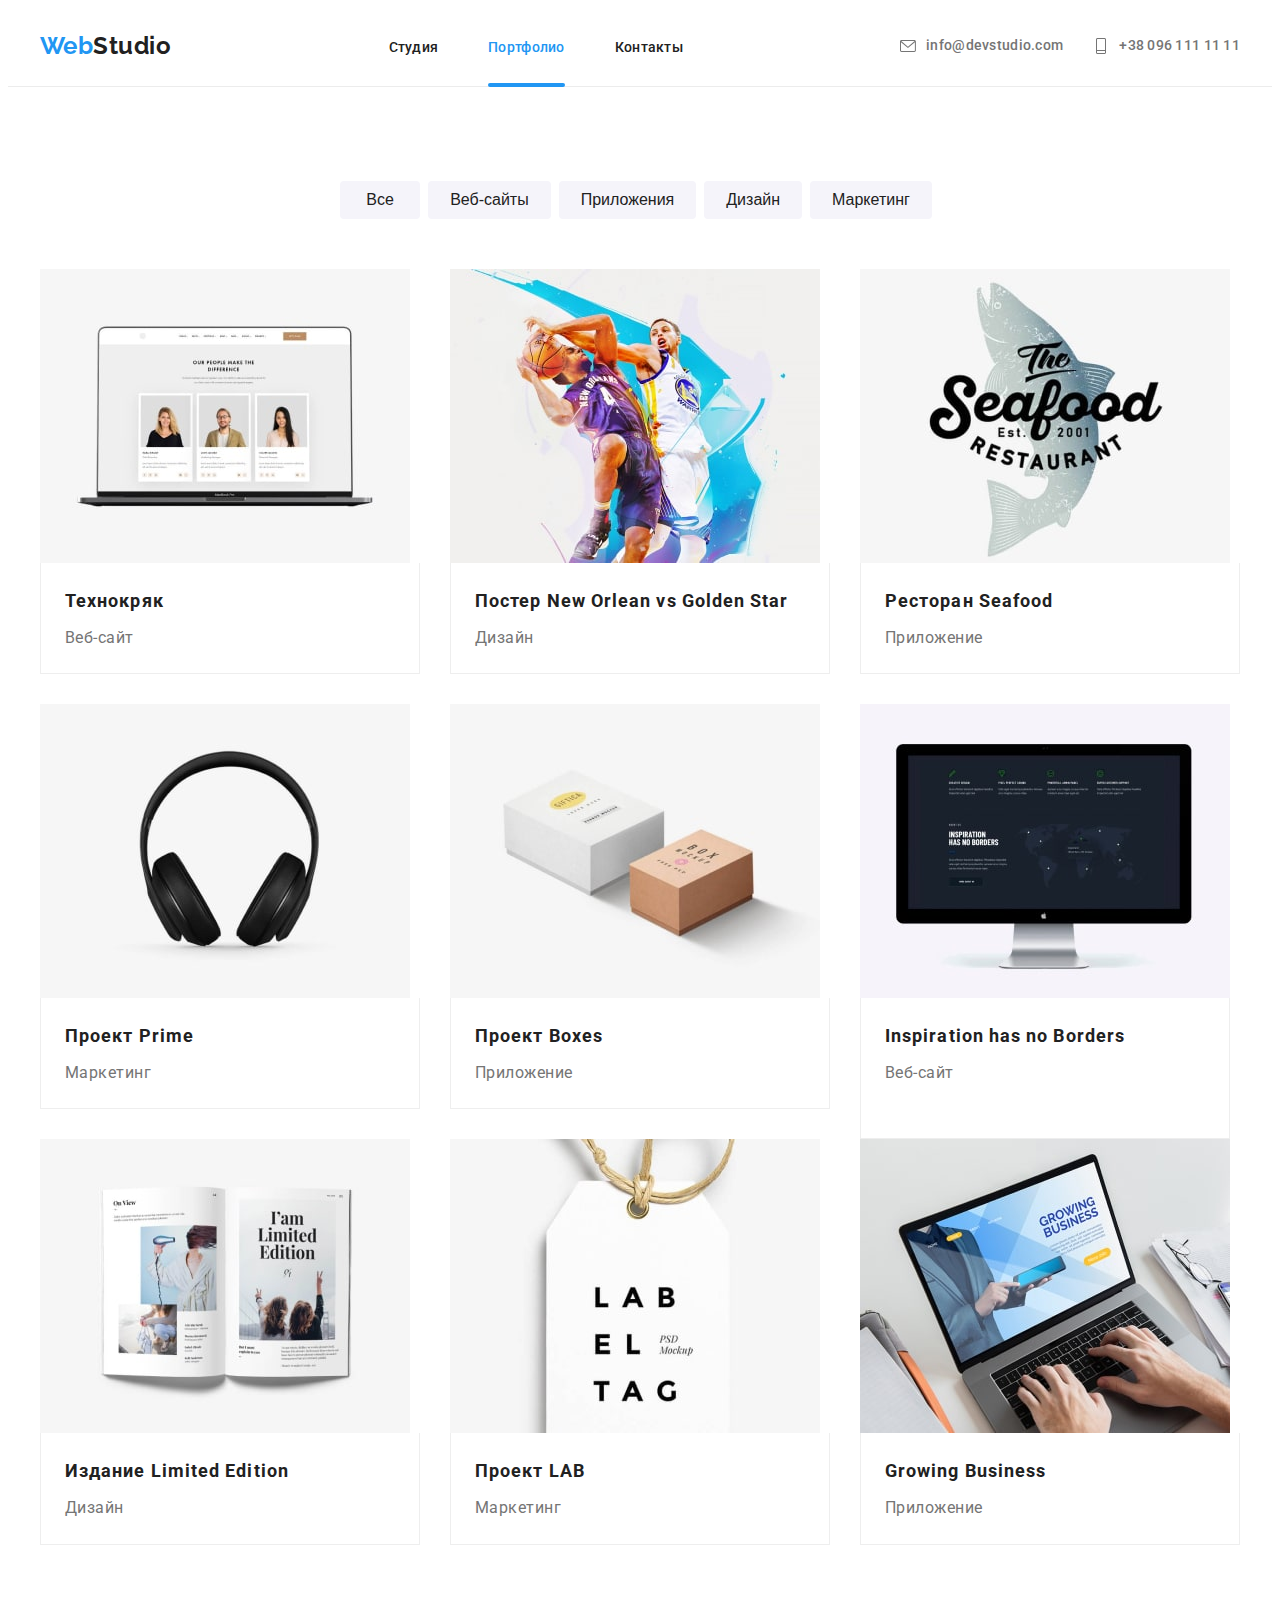
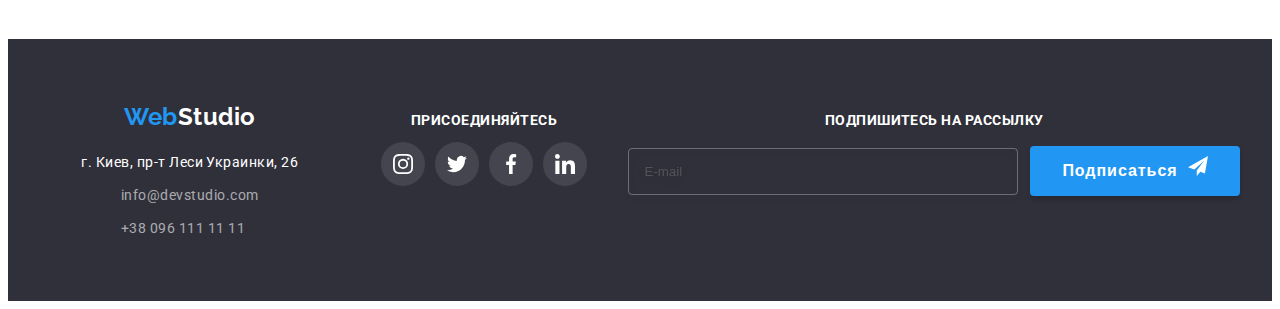
==== commit 92fd5de1: "хочу спать" ====
--- a/portfolio.html
+++ b/portfolio.html
@@ -80,12 +80,36 @@
             <li class="section-portfolio-list__item">
               <a href="./" class="portfolio-psevdo-link">
                 <div class="portfolio-wrapper-text">
-                  <img
-                    src="./images/technokryak.jpg"
-                    alt="раскрытый ноутбук"
-                    width="370"
-                    height="294"
-                  />
+                  <picture>
+                    <source
+                      srcset="
+                        ./images/portfolio/img1-desktop-1x.jpg 1x,
+                        ./images/portfolio/img1-desktop-2x.jpg 2x
+                      "
+                      media="(min-width: 1200px)"
+                    />
+                    <source
+                      srcset="
+                        ./images/portfolio/img1-tablet-1x.jpg 1x,
+                        ./images/portfolio/img1-tablet-2x.jpg 2x
+                      "
+                      media="(min-width: 768px)"
+                    />
+                    <source
+                      srcset="
+                        ./images/portfolio/img1-mob-1x.jpg 1x,
+                        ./images/portfolio/img1-mob-2x.jpg 2x
+                      "
+                      media="(min-width: 320px)"
+                    />
+                    <img
+                      src="./images/technokryak.jpg"
+                      alt="раскрытый ноутбук"
+                      width="370"
+                      height="294"
+                    />
+                  </picture>
+
                   <p class="text-hidden">
                     Технокряк это современная площадка распространения коронавируса. Компании
                     используют эту платформу для цифрового шпионажа и атак на защищённые сервера
@@ -101,12 +125,36 @@
             <li class="section-portfolio-list__item">
               <a href="./" class="portfolio-psevdo-link">
                 <div class="portfolio-wrapper-text">
-                  <img
-                    src="./images/posternovsgs.jpg"
-                    alt="2 баскетболиста в борьбе за мяч"
-                    width="370"
-                    height="294"
-                  />
+                  <picture>
+                    <source
+                      srcset="
+                        ./images/portfolio/img2-desktop-1x.jpg 1x,
+                        ./images/portfolio/img2-desktop-2x.jpg 2x
+                      "
+                      media="(min-width: 1200px)"
+                    />
+                    <source
+                      srcset="
+                        ./images/portfolio/img2-tablet-1x.jpg 1x,
+                        ./images/portfolio/img2-tablet-2x.jpg 2x
+                      "
+                      media="(min-width: 768px)"
+                    />
+                    <source
+                      srcset="
+                        ./images/portfolio/img2-mob-1x.jpg 1x,
+                        ./images/portfolio/img2-mob-2x.jpg 2x
+                      "
+                      media="(min-width: 320px)"
+                    />
+                    <img
+                      src="./images/posternovsgs.jpg"
+                      alt="2 баскетболиста в борьбе за мяч"
+                      width="370"
+                      height="294"
+                    />
+                  </picture>
+
                   <p class="text-hidden">
                     Технокряк это современная площадка распространения коронавируса. Компании
                     используют эту платформу для цифрового шпионажа и атак на защищённые сервера
@@ -122,12 +170,36 @@
             <li class="section-portfolio-list__item">
               <a href="./" class="portfolio-psevdo-link">
                 <div class="portfolio-wrapper-text">
-                  <img
-                    src="./images/restseafood.jpg"
-                    alt="название ресторана сиафуд на фоне рисунка лосося"
-                    width="370"
-                    height="294"
-                  />
+                  <picture>
+                    <source
+                      srcset="
+                        ./images/portfolio/img3-desktop-1x.jpg 1x,
+                        ./images/portfolio/img3-desktop-2x.jpg 2x
+                      "
+                      media="(min-width: 1200px)"
+                    />
+                    <source
+                      srcset="
+                        ./images/portfolio/img3-tablet-1x.jpg 1x,
+                        ./images/portfolio/img3-tablet-2x.jpg 2x
+                      "
+                      media="(min-width: 768px)"
+                    />
+                    <source
+                      srcset="
+                        ./images/portfolio/img3-mob-1x.jpg 1x,
+                        ./images/portfolio/img3-mob-2x.jpg 2x
+                      "
+                      media="(min-width: 320px)"
+                    />
+                    <img
+                      src="./images/restseafood.jpg"
+                      alt="название ресторана сиафуд на фоне рисунка лосося"
+                      width="370"
+                      height="294"
+                    />
+                  </picture>
+
                   <p class="text-hidden">
                     Технокряк это современная площадка распространения коронавируса. Компании
                     используют эту платформу для цифрового шпионажа и атак на защищённые сервера
@@ -143,12 +215,36 @@
             <li class="section-portfolio-list__item">
               <a href="./" class="portfolio-psevdo-link">
                 <div class="portfolio-wrapper-text">
-                  <img
-                    src="./images/prime.jpg"
-                    alt="черные наушники на белом фоне"
-                    width="370"
-                    height="294"
-                  />
+                  <picture>
+                    <source
+                      srcset="
+                        ./images/portfolio/img4-desktop-1x.jpg 1x,
+                        ./images/portfolio/img4-desktop-2x.jpg 2x
+                      "
+                      media="(min-width: 1200px)"
+                    />
+                    <source
+                      srcset="
+                        ./images/portfolio/img4-tablet-1x.jpg 1x,
+                        ./images/portfolio/img4-tablet-2x.jpg 2x
+                      "
+                      media="(min-width: 768px)"
+                    />
+                    <source
+                      srcset="
+                        ./images/portfolio/img4-mob-1x.jpg 1x,
+                        ./images/portfolio/img4-mob-2x.jpg 2x
+                      "
+                      media="(min-width: 320px)"
+                    />
+                    <img
+                      src="./images/prime.jpg"
+                      alt="черные наушники на белом фоне"
+                      width="370"
+                      height="294"
+                    />
+                  </picture>
+
                   <p class="text-hidden">
                     Технокряк это современная площадка распространения коронавируса. Компании
                     используют эту платформу для цифрового шпионажа и атак на защищённые сервера
@@ -164,12 +260,36 @@
             <li class="section-portfolio-list__item">
               <a href="./" class="portfolio-psevdo-link">
                 <div class="portfolio-wrapper-text">
-                  <img
-                    src="./images/projboxes.jpg"
-                    alt="две коробки. Одна белая побольше, вторая коричневая поменьше"
-                    width="370"
-                    height="294"
-                  />
+                  <picture>
+                    <source
+                      srcset="
+                        ./images/portfolio/img5-desktop-1x.jpg 1x,
+                        ./images/portfolio/img5-desktop-2x.jpg 2x
+                      "
+                      media="(min-width: 1200px)"
+                    />
+                    <source
+                      srcset="
+                        ./images/portfolio/img5-tablet-1x.jpg 1x,
+                        ./images/portfolio/img5-tablet-2x.jpg 2x
+                      "
+                      media="(min-width: 768px)"
+                    />
+                    <source
+                      srcset="
+                        ./images/portfolio/img5-mob-1x.jpg 1x,
+                        ./images/portfolio/img5-mob-2x.jpg 2x
+                      "
+                      media="(min-width: 320px)"
+                    />
+                    <img
+                      src="./images/projboxes.jpg"
+                      alt="две коробки. Одна белая побольше, вторая коричневая поменьше"
+                      width="370"
+                      height="294"
+                    />
+                  </picture>
+
                   <p class="text-hidden">
                     Технокряк это современная площадка распространения коронавируса. Компании
                     используют эту платформу для цифрового шпионажа и атак на защищённые сервера
@@ -185,12 +305,36 @@
             <li class="section-portfolio-list__item--last">
               <a href="./" class="portfolio-psevdo-link">
                 <div class="portfolio-wrapper-text">
-                  <img
-                    src="./images/inspiration.jpg"
-                    alt="монитор с надписью на экране вдохновление без границ"
-                    width="370"
-                    height="294"
-                  />
+                  <picture>
+                    <source
+                      srcset="
+                        ./images/portfolio/img6-desktop-1x.jpg 1x,
+                        ./images/portfolio/img6-desktop-2x.jpg 2x
+                      "
+                      media="(min-width: 1200px)"
+                    />
+                    <source
+                      srcset="
+                        ./images/portfolio/img6-tablet-1x.jpg 1x,
+                        ./images/portfolio/img6-tablet-2x.jpg 2x
+                      "
+                      media="(min-width: 768px)"
+                    />
+                    <source
+                      srcset="
+                        ./images/portfolio/img6-mob-1x.jpg 1x,
+                        ./images/portfolio/img6-mob-2x.jpg 2x
+                      "
+                      media="(min-width: 320px)"
+                    />
+                    <img
+                      src="./images/inspiration.jpg"
+                      alt="монитор с надписью на экране вдохновление без границ"
+                      width="370"
+                      height="294"
+                    />
+                  </picture>
+
                   <p class="text-hidden">
                     Технокряк это современная площадка распространения коронавируса. Компании
                     используют эту платформу для цифрового шпионажа и атак на защищённые сервера
@@ -206,12 +350,36 @@
             <li class="section-portfolio-list__item">
               <a href="./" class="portfolio-psevdo-link">
                 <div class="portfolio-wrapper-text">
-                  <img
-                    src="./images/booklimitededition.jpg"
-                    alt="раскрытая книга с иллюстрациями и надписью я лимитированная серия"
-                    width="370"
-                    height="294"
-                  />
+                  <picture>
+                    <source
+                      srcset="
+                        ./images/portfolio/img7-desktop-1x.jpg 1x,
+                        ./images/portfolio/img7-desktop-2x.jpg 2x
+                      "
+                      media="(min-width: 1200px)"
+                    />
+                    <source
+                      srcset="
+                        ./images/portfolio/img7-tablet-1x.jpg 1x,
+                        ./images/portfolio/img7-tablet-2x.jpg 2x
+                      "
+                      media="(min-width: 768px)"
+                    />
+                    <source
+                      srcset="
+                        ./images/portfolio/img7-mob-1x.jpg 1x,
+                        ./images/portfolio/img7-mob-2x.jpg 2x
+                      "
+                      media="(min-width: 320px)"
+                    />
+                    <img
+                      src="./images/booklimitededition.jpg"
+                      alt="раскрытая книга с иллюстрациями и надписью я лимитированная серия"
+                      width="370"
+                      height="294"
+                    />
+                  </picture>
+
                   <p class="text-hidden">
                     Технокряк это современная площадка распространения коронавируса. Компании
                     используют эту платформу для цифрового шпионажа и атак на защищённые сервера
@@ -227,12 +395,36 @@
             <li class="section-portfolio-list__item">
               <a href="./" class="portfolio-psevdo-link">
                 <div class="portfolio-wrapper-text">
-                  <img
-                    src="./images/projectlab.jpg"
-                    alt="белая бирка с надписью лаб ель таг "
-                    width="370"
-                    height="294"
-                  />
+                  <picture>
+                    <source
+                      srcset="
+                        ./images/portfolio/img8-desktop-1x.jpg 1x,
+                        ./images/portfolio/img8-desktop-2x.jpg 2x
+                      "
+                      media="(min-width: 1200px)"
+                    />
+                    <source
+                      srcset="
+                        ./images/portfolio/img8-tablet-1x.jpg 1x,
+                        ./images/portfolio/img8-tablet-2x.jpg 2x
+                      "
+                      media="(min-width: 768px)"
+                    />
+                    <source
+                      srcset="
+                        ./images/portfolio/img8-mob-1x.jpg 1x,
+                        ./images/portfolio/img8-mob-2x.jpg 2x
+                      "
+                      media="(min-width: 320px)"
+                    />
+                    <img
+                      src="./images/projectlab.jpg"
+                      alt="белая бирка с надписью лаб ель таг "
+                      width="370"
+                      height="294"
+                    />
+                  </picture>
+
                   <p class="text-hidden">
                     Технокряк это современная площадка распространения коронавируса. Компании
                     используют эту платформу для цифрового шпионажа и атак на защищённые сервера
@@ -248,12 +440,36 @@
             <li class="section-portfolio-list__item">
               <a href="./" class="portfolio-psevdo-link">
                 <div class="portfolio-wrapper-text">
-                  <img
-                    src="./images/growingbusiness.jpg"
-                    alt="раскрытый ноутбук с надписью на мониторе взращивание бизнеса"
-                    width="370"
-                    height="294"
-                  />
+                  <picture>
+                    <source
+                      srcset="
+                        ./images/portfolio/img9-desktop-1x.jpg 1x,
+                        ./images/portfolio/img9-desktop-2x.jpg 2x
+                      "
+                      media="(min-width: 1200px)"
+                    />
+                    <source
+                      srcset="
+                        ./images/portfolio/img9-tablet-1x.jpg 1x,
+                        ./images/portfolio/img9-tablet-2x.jpg 2x
+                      "
+                      media="(min-width: 768px)"
+                    />
+                    <source
+                      srcset="
+                        ./images/portfolio/img9-mob-1x.jpg 1x,
+                        ./images/portfolio/img9-mob-2x.jpg 2x
+                      "
+                      media="(min-width: 320px)"
+                    />
+                    <img
+                      src="./images/growingbusiness.jpg"
+                      alt="раскрытый ноутбук с надписью на мониторе взращивание бизнеса"
+                      width="370"
+                      height="294"
+                    />
+                  </picture>
+
                   <p class="text-hidden">
                     Технокряк это современная площадка распространения коронавируса. Компании
                     используют эту платформу для цифрового шпионажа и атак на защищённые сервера
@@ -331,5 +547,6 @@
         </div>
       </div>
     </footer>
+    <script src="./js/menu.js"></script>
   </body>
 </html>
--- a/css/main.min.css
+++ b/css/main.min.css
@@ -1,2 +1,2 @@
-:root{--title-color: #212121;--text-color: #757575;--hover-color: #2196f3;--focus-color: #2196f3;--bg-color: #ffffff;--secondarybg-color: #2f303a;--text-focus-color: #ffffff;--icon-color: #afb1b8}.list{list-style:none;margin:0;padding:0}h1,h2,h3,h4,p{margin:0;padding:0}img{display:block}body{background-color:var(--bg-color);color:var(--text-color);font-family:Roboto, sans-serif;letter-spacing:0.03em}.container{width:100%;padding-left:15px;padding-right:15px;margin-left:auto;margin-right:auto}@media screen and (min-width: 480px){.container{width:480px}}@media screen and (min-width: 768px){.container{width:768px}}@media screen and (min-width: 1200px){.container{width:1200px}}.logo{color:#2196f3;font-family:Raleway, cursive;font-weight:700;font-size:24px;line-height:1.19;text-decoration:none}@media screen and (min-width: 1200px){.logo{ont-size:26px}}.header__logo--black{color:var(--title-color)}.footer__logo-white{color:var(--bg-color)}.link{color:var(--title-color);font-weight:500;font-size:14px;line-height:1.14;letter-spacing:0.02em;text-decoration:none;transition-property:color;transition-duration:250ms;transition-timing-function:cubic-bezier(0.4, 0, 0.2, 1);outline:none}.link:hover,.link:focus{color:var(--hover-color)}.link.current{color:var(--hover-color);position:relative}.visually-hidden{position:absolute;white-space:nowrap;width:1px;height:1px;overflow:hidden;border:0;padding:0;clip:rect(0 0 0 0);clip-path:inset(50%);margin:-1px}.abutton{color:var(--bg-color);background-color:var(--hover-color);box-shadow:0px 4px 4px rgba(0,0,0,0.15);font-weight:700;font-size:16px;line-height:1.88;letter-spacing:0.06em;cursor:pointer;display:block;margin:0px auto;min-width:200px;height:50px;padding:10px 32px;border-radius:4px;border:0px;transition-property:background-color;transition-duration:250ms;transition-timing-function:cubic-bezier(0.4, 0, 0.2, 1);outline:none}.abutton:hover,.abutton:focus{color:var(--text-focus-color);background-color:#188ce8}.link{color:var(--title-color);font-weight:500;font-size:14px;line-height:1.14;letter-spacing:0.02em;text-decoration:none;transition-property:color;transition-duration:250ms;transition-timing-function:cubic-bezier(0.4, 0, 0.2, 1);outline:none}.link:hover,.link:focus{color:var(--hover-color)}.link.current{color:var(--hover-color);position:relative}.section-title{color:var(--title-color);font-size:28px;line-height:1.18;text-align:center;margin-bottom:10px}@media screen and (min-width: 480px){.section-title{margin-bottom:30px}}@media screen and (min-width: 1200px){.section-title{font-size:36px;line-height:1.17;margin-bottom:50px}}.link.current::after{content:'';position:absolute;display:block;height:4px;width:100%;background-color:var(--focus-color);bottom:-37px;border-radius:2px}.link-contact{color:var(--text-color);font-weight:500;font-size:14px;line-height:1.14;letter-spacing:0.02em;text-decoration:none;display:block;transition-property:color;transition-duration:250ms;transition-timing-function:cubic-bezier(0.4, 0, 0.2, 1);outline:none}.link-contact:hover,.link-contact:focus{color:var(--hover-color)}.header{border-bottom:1px solid #ececec}.header-container{padding-top:16px;padding-bottom:16px}@media screen and (min-width: 768px){.header-container{display:flex;justify-content:space-between;align-items:center;padding-top:21px;padding-bottom:21px}}@media screen and (min-width: 768px){.header-container{padding-top:24px;padding-bottom:25px}}.header-list{display:flex;margin-right:-50px}.header-logo{padding-top:25px;padding-bottom:24px}.header .link-contact{display:flex;align-items:center}.header .icon{margin-right:10px;fill:var(--text-color)}.header .link:hover .icon{fill:currentColor}.header .link:focus .icon{fill:currentColor}.header-adress__item{margin-bottom:10px}@media screen and (min-width: 1200px){.header-adress__item{margin-right:30px}}.header-adress{display:none}@media screen and (min-width: 768px){.header-adress{display:initial;margin-bottom:-10px}}@media screen and (min-width: 1200px){.header-adress{display:flex;margin-right:-30px}}.nav{display:none}@media screen and (min-width: 768px){.nav{display:flex}}.header-list__item{margin-right:50px}.section-hero-title{color:var(--bg-color);font-weight:900;font-size:22px;line-height:1.2;text-align:center;text-transform:uppercase;width:100%;margin-right:auto;margin-left:auto;margin-bottom:30px}@media screen and (min-width: 480px){.section-hero-title{font-size:26px;line-height:1.61;letter-spacing:0.06em}}@media screen and (min-width: 1200px){.section-hero-title{font-size:44px;line-height:1.36}}.section-hero{background-image:linear-gradient(rgba(47,48,58,0.4), rgba(47,48,58,0.4)),url(../images/bghero.jpg);background-position:center;background-size:content;background-repeat:no-repeat}.section-hero{padding-top:80px;padding-bottom:80px}@media screen and (min-width: 1200px){.section-hero{padding-top:120px;padding-bottom:120px}}@media screen and (min-width: 1200px){.section-hero{padding-top:201px;padding-bottom:199px}}.section-hero .abutton{margin-left:auto;margin-right:auto}.section-skill .title{color:var(--title-color);font-size:14px;line-height:1.14;text-transform:uppercase;margin-bottom:10px;text-align:center}.section-skill__item{margin-top:30px}@media screen and (min-width: 768px){.section-skill__item{width:calc(100% / 2 - 30px);margin-left:30px}}@media screen and (min-width: 1200px){.section-skill__item{width:calc(100% / 4 - 30px)}}.section-skill .text{font-size:14px;line-height:1.71}.section-skill__list{margin-top:-30px}@media screen and (min-width: 768px){.section-skill__list{display:flex;flex-wrap:wrap;margin-left:-30px}}.section-skill{padding-top:60px;padding-bottom:60px}.section-skill__big-icon{background:#f5f4fa;border-radius:4px;margin-bottom:30px;height:120px;display:flex;align-items:center;justify-content:center}.section-class{display:none}@media screen and (min-width: 1200px){.section-class{display:initial;padding-top:94px;padding-bottom:94px}}@media screen and (min-width: 1200px){.section-class .list{display:flex;justify-content:space-between;margin-top:50px;margin-left:-30px}}@media screen and (min-width: 1200px){.section-class .item{margin-left:30px}}@media screen and (min-width: 1200px){.wrapper{position:relative}}@media screen and (min-width: 1200px){.section-class .text{position:absolute;bottom:0;font-weight:700;font-size:14px;line-height:1.14;text-align:center;text-transform:uppercase;color:var(--text-focus-color);background:rgba(47,48,58,0.8);padding-top:27px;padding-bottom:27px;width:370px}}.section-comand .title{color:var(--title-color);font-weight:500;font-size:16px;line-height:1.19;text-align:center}.section-comand .position{font-size:16px;line-height:1.19;text-align:center}.section-comand{padding-top:60px;padding-bottom:60px;background:#f5f4fa}@media screen and (min-width: 1200px){.section-comand{padding-top:94px;padding-bottom:94px}}.secnion-comand-title-list{margin-bottom:-15px}@media screen and (min-width: 768px){.secnion-comand-title-list{display:flex;flex-wrap:wrap;margin-bottom:-30px;margin-right:-30px}}.section-comand .title{margin-top:30px;margin-bottom:10px}.section-comand .item{width:100%;margin-bottom:15px;background-color:var(--bg-color);padding-bottom:30px;box-shadow:0px 1px 3px rgba(0,0,0,0.12),0px 1px 1px rgba(0,0,0,0.14),0px 2px 1px rgba(0,0,0,0.2);border-radius:0px 0px 4px 4px}@media screen and (min-width: 480px){.section-comand .item{margin-bottom:30px}}@media screen and (min-width: 768px){.section-comand .item{margin-right:30px;width:calc(100% / 2 - 30px)}}@media screen and (min-width: 1200px){.section-comand .item{width:calc(100% / 4 - 30px)}}.soc-icon{width:20px;height:20px;fill:#afb1b8}.soc-link:focus .soc-icon,.soc-link:hover .soc-icon{fill:var(--text-focus-color)}.soc-item{width:44px;height:44px}.soc-item:not(:last-child){margin-right:10px}.soc-link{outline:none;width:100%;height:100%;border-radius:50%;display:flex;align-items:center;justify-content:center;transition-property:background-color;transition-duration:250ms;transition-timing-function:cubic-bezier(0.4, 0, 0.2, 1)}.soc-link:focus,.soc-link:hover{background-color:var(--focus-color)}.soc-link .soc-icon{transition-property:fill;transition-duration:250ms;transition-timing-function:cubic-bezier(0.4, 0, 0.2, 1)}.soc-list{display:flex;justify-content:center;align-content:center;margin-top:16px}.section-clients{padding-top:60px;padding-bottom:60px}@media screen and (min-width: 1200px){.section-clients{padding-top:94px;padding-bottom:94px}}.client-icon{width:90px;height:60px;fill:var(--icon-color)}.client-link:focus .client-icon,.client-link:hover .client-icon{fill:var(--focus-color)}@media screen and (min-width: 480px){.client-icon{width:106px;height:60px}}.client-list{margin-bottom:-15px;display:flex;flex-wrap:wrap;align-items:center;justify-content:center;margin-right:-15px}@media screen and (min-width: 480px){.client-list{margin-bottom:-30px;margin-right:-30px}}.client-link{width:100%;height:100%;display:flex;align-items:center;justify-content:center;border:1px solid #afb1b8;box-sizing:border-box;border-radius:4px;padding:8px 16px;transition-property:border-color;transition-duration:250ms;transition-timing-function:cubic-bezier(0.4, 0, 0.2, 1);outline:none}@media screen and (min-width: 480px){.client-link{padding:16px 52px}}@media screen and (min-width: 1200px){.client-link{padding:16px 32px}}.client-link:hover,.client-link:focus{border-color:var(--hover-color)}.client-link .client-icon{transition-property:fill;transition-duration:250ms;transition-timing-function:cubic-bezier(0.4, 0, 0.2, 1)}.client-item{margin-bottom:15px;width:calc(100% / 2 - 15px);margin-right:15px}@media screen and (min-width: 480px){.client-item{margin-bottom:30px;margin-right:30px;width:calc(100% / 2 - 30px)}}@media screen and (min-width: 768px){.client-item{width:calc(100% / 3 - 30px)}}@media screen and (min-width: 1200px){.client-item{width:calc(100% / 6 - 30px)}}.link-contact-footer{color:rgba(255,255,255,0.6);font-size:14px;line-height:1.71;text-decoration:none;outline:none;transition-property:color;transition-duration:250ms;transition-timing-function:cubic-bezier(0.4, 0, 0.2, 1);transition-property:color;transition-duration:250ms;transition-timing-function:cubic-bezier(0.4, 0, 0.2, 1)}.link-contact-footer:hover,.link-contact-footer:focus{color:var(--hover-color)}.address-footer{color:var(--bg-color);font-style:normal;font-size:14px;line-height:1.71}.footer .title{color:var(--text-focus-color);font-size:14px;line-height:0.88;text-transform:uppercase;text-align:center}.footer{background-color:var(--secondarybg-color);padding-top:60px;padding-bottom:60px}.footer__logo--white{color:var(--bg-color)}.address-footer{margin-bottom:9px;margin-top:20px}footer .item:not(:last-child){margin-bottom:9px}.svg-tell{fill:#757575}.footer--container{display:flex;flex-direction:column;align-items:center}@media screen and (min-width: 768px){.footer--container{flex-direction:row;flex-wrap:wrap;justify-content:center;align-items:baseline}}.join{padding-top:14px;margin-top:60px;margin-bottom:60px}@media screen and (min-width: 768px){.join{margin-top:0px;margin-bottom:0px;margin-left:auto;margin-right:auto}}.footer .soc-icon{fill:var(--bg-color)}.footer .soc-link{background:rgba(255,255,255,0.1);outline:none}.footer .soc-link:focus,.footer .soc-link:hover{background-color:var(--focus-color)}@media screen and (min-width: 768px){.form-send{display:flex;justify-content:center}}.send-btn{padding-left:10px 28px;margin-top:20px}@media screen and (min-width: 1200px){.send-btn{margin-left:12px;margin-top:0}}.footer-right{padding-top:15px}@media screen and (min-width: 768px){.footer-right{margin-top:60px}}@media screen and (min-width: 1200px){.footer-right{margin-top:0}}.modal-input-footer{width:290px;background-color:transparent;text-decoration:var(--bg-color);padding:15px;border:1px solid rgba(255,255,255,0.3);filter:drop-shadow(0px 4px 4px rgba(0,0,0,0.15));border-radius:4px;transition-property:border-color;transition-duration:250ms;transition-timing-function:cubic-bezier(0.4, 0, 0.2, 1)}@media screen and (min-width: 480px){.modal-input-footer{width:450px}}@media screen and (min-width: 480px){.modal-input-footer{width:358px}}.modal-input-footer:focus{border-color:var(--focus-color)}.send-wrap{margin-left:5px}.footer-right-wrap{margin-top:20px}@media screen and (min-width: 1200px){.footer-right-wrap{display:flex;align-items:center;justify-content:center}}.footer-left{display:flex;flex-direction:column;align-items:center}@media screen and (min-width: 768px){.footer-left{margin-left:auto;margin-right:auto}}.section-portfolio .title{color:var(--title-color);font-size:18px;line-height:2;letter-spacing:0.06em}.section-portfolio .variety{font-size:16px;line-height:1.9;color:var(--text-color)}.button-portfolio{padding:6px 22px;color:var(--title-color);background-color:F5F4FA;font-weight:500;font-size:16px;line-height:1.6;text-align:center;cursor:pointer;min-width:80px;height:38px;background:#f5f4fa;border-radius:4px;border:0px;outline:none;transition-property:background-color, color, box-shadow, border-radius;transition-duration:250ms;transition-timing-function:cubic-bezier(0.4, 0, 0.2, 1)}.button-portfolio:hover,.button-portfolio:focus{color:var(--bg-color);background-color:var(--hover-color);box-shadow:0px 3px 1px rgba(0,0,0,0.1),0px 1px 2px rgba(0,0,0,0.08),0px 2px 2px rgba(0,0,0,0.12);border-radius:4px}.section-portfolio{padding-top:60px;padding-bottom:60px}@media screen and (min-width: 1200px){.section-portfolio{padding-top:94px;padding-bottom:94px}}.section-portfolio-filter{margin-bottom:50px;display:flex;flex-wrap:wrap;align-items:flex-start;margin-bottom:25px}@media screen and (min-width: 768px){.section-portfolio-filter{margin-bottom:15px;justify-content:center}}@media screen and (min-width: 1200px){.section-portfolio-filter{margin-bottom:35px}}@media screen and (min-width: 768px){.section-portfolio-list{display:flex;flex-wrap:wrap;margin-right:-30px;margin-bottom:-30px}}.name{padding:20px 24px;border-right:1px solid #eeeeee;border-bottom:1px solid #eeeeee;border-left:1px solid #eeeeee;flex-grow:1}.variety{margin-top:4px}.portfolio-psevdo-link{text-decoration:none;display:block;transition-property:box-shadow;transition-duration:250ms;transition-timing-function:cubic-bezier(0.4, 0, 0.2, 1);outline:none}@media screen and (min-width: 768px){.portfolio-psevdo-link{display:flex;flex-direction:column;height:100%}}.portfolio-psevdo-link:focus,.portfolio-psevdo-link:hover{box-shadow:0px 1px 1px rgba(0,0,0,0.12),0px 4px 4px rgba(0,0,0,0.06),1px 4px 6px rgba(0,0,0,0.16)}.portfolio-wrapper-text{position:relative;overflow:hidden}.text-hidden{position:absolute;top:0;left:0;font-size:18px;line-height:1.56;padding-top:63px;padding-right:24px;padding-bottom:63px;padding-left:24px;background:rgba(33,150,243,0.9);color:var(--text-focus-color);transform:translateY(100%);transition-property:transform;transition-duration:250ms;transition-timing-function:cubic-bezier(0.4, 0, 0.2, 1)}.portfolio-psevdo-link:hover .text-hidden,.portfolio-psevdo-link:focus .text-hidden{transform:translateY(0)}.section-portfolio-filter__item{margin-right:8px;margin-bottom:15px}.section-portfolio-list__item{margin-bottom:30px}@media screen and (min-width: 768px){.section-portfolio-list__item{width:calc(100% / 2 - 30px);margin-right:30px}}@media screen and (min-width: 1200px){.section-portfolio-list__item{width:calc(100% / 3 - 30px)}}.backdrop{width:100vw;height:100vh;background-color:rgba(0,0,0,0.2);position:fixed;top:0;opacity:1;transition:opacity 250ms cubic-bezier(0.4, 0, 0.2, 1)}.modal{position:absolute;width:521px;min-height:581px;background-color:var(--bg-color);box-shadow:0px 1px 3px rgba(0,0,0,0.12),0px 1px 1px rgba(0,0,0,0.14),0px 2px 1px rgba(0,0,0,0.2);border-radius:4px;top:50%;left:50%;transform:translate(-50%, -50%) rotate(0deg);opacity:1;transition:transform 250ms cubic-bezier(0.4, 0, 0.2, 1),opacity 250ms cubic-bezier(0.4, 0, 0.2, 1);padding:40px}.modal-close-btn{outline:none;position:absolute;width:30px;height:30px;top:8px;right:8px;border-radius:50%;padding-top:5px;padding-left:5px;border:1px solid rgba(0,0,0,0.1);background-color:var(--bg-color);transition-property:fill;transition-duration:250ms;transition-timing-function:cubic-bezier(0.4, 0, 0.2, 1)}.modal-close-btn:focus .icon-close-btn,.modal-close-btn:hover .icon-close-btn{fill:var(--focus-color)}.backdrop.is-hidden{visibility:hidden;opacity:0;pointer-events:0}.backdrop.is-hidden .modal{transform:translate(-50%, -50%) rotate(70deg);opacity:0}.modal-title{font-weight:700;font-size:20px;line-height:1.15;text-align:center;color:var(--title-color);margin-bottom:20px}.modal-input{width:100%;height:40px;outline:none;border:1px solid rgba(33,33,33,0.2);border-radius:4px;padding-left:39px;padding-right:20px;transition-property:border-color;transition-duration:250ms;transition-timing-function:cubic-bezier(0.4, 0, 0.2, 1)}.modal-input:focus,.modal-input:hover{border-color:var(--focus-color)}.modal-input:focus+.icon-user-data,.modal-input:hover+.icon-user-data{fill:var(--focus-color)}.modal-label{display:block;margin-bottom:4px;font-size:12px;line-height:1.17;letter-spacing:0.01em;color:var(--text-color)}.modal-field{margin-bottom:10px}.modal-text{outline:none;resize:none;width:100%;height:120px;padding:10px;margin-bottom:10px;background-color:transparent;border:1px solid rgba(33,33,33,0.2);border-radius:4px;transition-property:border-color;transition-duration:250ms;transition-timing-function:cubic-bezier(0.4, 0, 0.2, 1)}.modal-text:focus{border:1px solid #2196f3}.input-wrap{display:block;position:relative}.icon-user-data{position:absolute;left:0;top:50%;transform:translateY(-50%);left:12px}.link-galka{color:var(--focus-color)}.check-text{font-size:14px;line-height:1.87;color:var(--text-color);display:flex;align-items:baseline}.check-text span{width:16px;height:15px;border:2px solid #212121;border-radius:2px;margin-right:8px;display:flex;align-items:center;justify-content:center;transition-property:border-color, background-color;transition-duration:250ms;transition-timing-function:cubic-bezier(0.4, 0, 0.2, 1)}.icon-galka{fill:#ffffff}.input-check:checked+.check-text span{background-color:var(--focus-color);border-color:var(--focus-color)}.modal-send-btn{margin-top:30;margin-left:auto;margin-right:auto}::-webkit-input-placeholder{color:rgba(117,117,117,0.5)}
+:root{--title-color: #212121;--text-color: #757575;--hover-color: #2196f3;--focus-color: #2196f3;--bg-color: #ffffff;--secondarybg-color: #2f303a;--text-focus-color: #ffffff;--icon-color: #afb1b8}.list{list-style:none;margin:0;padding:0}h1,h2,h3,h4,p{margin:0;padding:0}img{display:block}body{background-color:var(--bg-color);color:var(--text-color);font-family:Roboto, sans-serif;letter-spacing:0.03em}.container{width:100%;padding-left:15px;padding-right:15px;margin-left:auto;margin-right:auto}@media screen and (min-width: 480px){.container{width:480px}}@media screen and (min-width: 768px){.container{width:768px}}@media screen and (min-width: 1200px){.container{width:1200px}}.logo{color:#2196f3;font-family:Raleway, cursive;font-weight:700;font-size:24px;line-height:1.19;text-decoration:none}@media screen and (min-width: 1200px){.logo{ont-size:26px}}.header__logo--black{color:var(--title-color)}.footer__logo-white{color:var(--bg-color)}.link{color:var(--title-color);font-weight:500;font-size:14px;line-height:1.14;letter-spacing:0.02em;text-decoration:none;transition-property:color;transition-duration:250ms;transition-timing-function:cubic-bezier(0.4, 0, 0.2, 1);outline:none}.link:hover,.link:focus{color:var(--hover-color)}.link.current{color:var(--hover-color);position:relative}.visually-hidden{position:absolute;white-space:nowrap;width:1px;height:1px;overflow:hidden;border:0;padding:0;clip:rect(0 0 0 0);clip-path:inset(50%);margin:-1px}.abutton{color:var(--bg-color);background-color:var(--hover-color);box-shadow:0px 4px 4px rgba(0,0,0,0.15);font-weight:700;font-size:16px;line-height:1.88;letter-spacing:0.06em;cursor:pointer;display:block;margin:0px auto;min-width:200px;height:50px;padding:10px 32px;border-radius:4px;border:0px;transition-property:background-color;transition-duration:250ms;transition-timing-function:cubic-bezier(0.4, 0, 0.2, 1);outline:none}.abutton:hover,.abutton:focus{color:var(--text-focus-color);background-color:#188ce8}.link{color:var(--title-color);font-weight:500;font-size:14px;line-height:1.14;letter-spacing:0.02em;text-decoration:none;transition-property:color;transition-duration:250ms;transition-timing-function:cubic-bezier(0.4, 0, 0.2, 1);outline:none}.link:hover,.link:focus{color:var(--hover-color)}.link.current{color:var(--hover-color);position:relative}.section-title{color:var(--title-color);font-size:28px;line-height:1.18;text-align:center;margin-bottom:10px}@media screen and (min-width: 480px){.section-title{margin-bottom:30px}}@media screen and (min-width: 1200px){.section-title{font-size:36px;line-height:1.17;margin-bottom:50px}}.link.current::after{content:'';position:absolute;display:block;height:4px;width:100%;background-color:var(--focus-color);bottom:-35px;border-radius:2px}@media screen and (min-width: 1200px){.link.current::after{bottom:-32px}}.link-contact{color:var(--text-color);font-weight:500;font-size:14px;line-height:1.14;letter-spacing:0.02em;text-decoration:none;display:block;transition-property:color;transition-duration:250ms;transition-timing-function:cubic-bezier(0.4, 0, 0.2, 1);outline:none}.link-contact:hover,.link-contact:focus{color:var(--hover-color)}.header{border-bottom:1px solid #ececec}.header-container{position:relative;padding-top:16px;padding-bottom:16px}@media screen and (min-width: 768px){.header-container{display:flex;justify-content:space-between;align-items:center;padding-top:21px;padding-bottom:21px}}@media screen and (min-width: 1200px){.header-container{padding-top:24px;padding-bottom:25px}}.header-list{display:flex;margin-right:-50px}.header-logo{padding-top:25px;padding-bottom:24px}.header .link-contact{display:flex;align-items:center}.header .icon{margin-right:10px;fill:var(--text-color)}.header .link:hover .icon{fill:currentColor}.header .link:focus .icon{fill:currentColor}.header-adress__item{margin-bottom:10px}@media screen and (min-width: 1200px){.header-adress__item{margin-right:30px}}.header-adress{display:none}@media screen and (min-width: 768px){.header-adress{display:initial;margin-bottom:-10px}}@media screen and (min-width: 1200px){.header-adress{display:flex;margin-right:-30px}}.nav{display:none}@media screen and (min-width: 768px){.nav{display:flex}}.header-list__item{margin-right:50px}.menu-open__btn{outline:none;position:absolute;border:none;width:30px;height:30px;top:10px;right:18px;padding-top:5px;padding-left:5px;background-color:var(--bg-color);transition-property:fill;transition-duration:250ms}@media screen and (min-width: 768px){.menu-open__btn{display:none}}.menu-open__btn:focus .menu-open__icon,.menu-open__btn:active .menu-open__icon{fill:var(--focus-color)}.menu-open{background:transparent;border:none;color:#ffffff}.mob-menu{position:fixed;display:flex;flex-direction:column;justify-content:space-between;top:0;left:0;background-color:#ffffff;width:100vw;height:100vh;padding-top:48px;padding-right:40px;padding-bottom:48px;padding-left:40px}@media screen and (min-width: 768px){.mob-menu{display:none}}.menu-close{position:absolute;display:block;margin-left:auto;background-color:transparent;border:none;top:-34px;right:-26px}.menu-close:focus .icon-close-menu,.menu-close:active .icon-close-menu{fill:var(--focus-color)}.mob-menu-list{margin-bottom:-32px}.mob-menu-item{margin-bottom:32px}.mob-menu-tel{font-size:27px;line-height:1.18;letter-spacing:0.02em;color:var(--focus-color)}@media screen and (min-width: 480px){.mob-menu-tel{font-size:34px}}.mob-menu-link{font-weight:500;font-size:40px;line-height:1.18;text-align:center;letter-spacing:0.02em}.mob-menu-link:active{color:var(--focus-color)}.mob-menu-mail{display:block;font-weight:500;font-size:24px;line-height:1.17;letter-spacing:0.02em;color:var(--text-color);margin-top:32px;margin-bottom:64px}.mob-menu-btn{color:#303030;margin-bottom:64px}.menu-soc-icon{width:20px;height:20px;fill:#ffffff}@media screen and (min-width: 480px){.menu-soc-icon{display:none}}.menu-soc-item{margin-right:20px;width:44px;height:44px}@media screen and (min-width: 480px){.menu-soc-item{width:max-content;height:max-content;margin-right:0px}}.menu-soc-link{background-color:var(--focus-color);outline:none;width:100%;height:100%;border-radius:50%;display:flex;align-items:center;justify-content:center}@media screen and (min-width: 480px){.menu-soc-link{background-color:transparent;display:block;border:0px}}.menu-soc-list{display:flex;margin-top:16px;margin-right:-10px;margin-left:-10px}.menu-top{position:relative}.menu-soc-item-text{display:none}@media screen and (min-width: 480px){.menu-soc-item-text{display:flex;font-weight:500;font-size:18px;line-height:1.22;letter-spacing:0.02em;color:var(--focus-color);padding-left:10px;padding-right:10px}}.menu-soc-item-text--left{border-left:1px solid rgba(33,33,33,0.2);border-right:1px solid rgba(33,33,33,0.2)}.menu-soc-item-text--right{border-right:1px solid rgba(33,33,33,0.2)}.section-hero-title{color:var(--bg-color);font-weight:900;font-size:22px;line-height:1.2;text-align:center;text-transform:uppercase;width:100%;margin-right:auto;margin-left:auto;margin-bottom:30px}@media screen and (min-width: 480px){.section-hero-title{font-size:26px;line-height:1.61;letter-spacing:0.06em}}@media screen and (min-width: 1200px){.section-hero-title{font-size:44px;line-height:1.36}}.section-hero{background-image:linear-gradient(rgba(47,48,58,0.4), rgba(47,48,58,0.4)),url(../images/hero/overlay-mob-1x.jpg);background-position:center;background-size:content;background-repeat:no-repeat}@media (min-device-pixel-ratio: 2), (min-resolution: 192dpi), (min-resolution: 2dppx){.section-hero{background-image:linear-gradient(rgba(47,48,58,0.4), rgba(47,48,58,0.4)),url("../images/hero/overlay-mob-2x.jpg")}}@media screen and (min-width: 768px){.section-hero{background-image:linear-gradient(rgba(47,48,58,0.4), rgba(47,48,58,0.4)),url(../images/hero/overlay-tablet-1x.jpg);background-position:center}}@media screen and (min-width: 768px) and (min-device-pixel-ratio: 2), screen and (min-width: 768px) and (min-resolution: 192dpi), screen and (min-width: 768px) and (min-resolution: 2dppx){.section-hero{background-image:linear-gradient(rgba(47,48,58,0.4), rgba(47,48,58,0.4)),url("../images/hero/overlay-tablet-2x.jpg")}}@media screen and (min-width: 1200px){.section-hero{background-image:linear-gradient(rgba(47,48,58,0.4), rgba(47,48,58,0.4)),url(../images/hero/overlay-desktop-1x.jpg);background-position:center}}@media screen and (min-width: 1200px) and (min-device-pixel-ratio: 2), screen and (min-width: 1200px) and (min-resolution: 192dpi), screen and (min-width: 1200px) and (min-resolution: 2dppx){.section-hero{background-image:linear-gradient(rgba(47,48,58,0.4), rgba(47,48,58,0.4)),url("../images/hero/overlay-desktop-2x.jpg")}}.section-hero{padding-top:80px;padding-bottom:80px}@media screen and (min-width: 1200px){.section-hero{padding-top:120px;padding-bottom:120px}}@media screen and (min-width: 1200px){.section-hero{padding-top:201px;padding-bottom:199px}}.section-hero .abutton{margin-left:auto;margin-right:auto}.section-skill .title{color:var(--title-color);font-size:14px;line-height:1.14;text-transform:uppercase;margin-bottom:10px;text-align:center}.section-skill__item{margin-top:30px}@media screen and (min-width: 768px){.section-skill__item{width:calc(100% / 2 - 30px);margin-left:30px}}@media screen and (min-width: 1200px){.section-skill__item{width:calc(100% / 4 - 30px)}}.section-skill .text{font-size:14px;line-height:1.71}.section-skill__list{margin-top:-30px}@media screen and (min-width: 768px){.section-skill__list{display:flex;flex-wrap:wrap;margin-left:-30px}}.section-skill{padding-top:60px;padding-bottom:60px}.section-skill__big-icon{background:#f5f4fa;border-radius:4px;margin-bottom:30px;height:120px;display:flex;align-items:center;justify-content:center}.section-class{display:none}@media screen and (min-width: 1200px){.section-class{display:initial;padding-top:94px;padding-bottom:94px}}@media screen and (min-width: 1200px){.section-class .list{display:flex;justify-content:space-between;margin-top:50px;margin-left:-30px}}@media screen and (min-width: 1200px){.section-class .item{margin-left:30px}}@media screen and (min-width: 1200px){.wrapper{position:relative}}@media screen and (min-width: 1200px){.section-class .text{position:absolute;bottom:0;font-weight:700;font-size:14px;line-height:1.14;text-align:center;text-transform:uppercase;color:var(--text-focus-color);background:rgba(47,48,58,0.8);padding-top:27px;padding-bottom:27px;width:370px}}.section-comand .title{color:var(--title-color);font-weight:500;font-size:16px;line-height:1.19;text-align:center}.section-comand .position{font-size:16px;line-height:1.19;text-align:center}.section-comand{padding-top:60px;padding-bottom:60px;background:#f5f4fa}@media screen and (min-width: 1200px){.section-comand{padding-top:94px;padding-bottom:94px}}.secnion-comand-title-list{margin-bottom:-15px}@media screen and (min-width: 768px){.secnion-comand-title-list{display:flex;flex-wrap:wrap;margin-bottom:-30px;margin-right:-30px}}.section-comand .title{margin-top:30px;margin-bottom:10px}.section-comand .item{width:100%;margin-bottom:15px;background-color:var(--bg-color);padding-bottom:30px;box-shadow:0px 1px 3px rgba(0,0,0,0.12),0px 1px 1px rgba(0,0,0,0.14),0px 2px 1px rgba(0,0,0,0.2);border-radius:0px 0px 4px 4px}@media screen and (min-width: 480px){.section-comand .item{margin-bottom:30px}}@media screen and (min-width: 768px){.section-comand .item{margin-right:30px;width:calc(100% / 2 - 30px)}}@media screen and (min-width: 1200px){.section-comand .item{width:calc(100% / 4 - 30px)}}.soc-icon{width:20px;height:20px;fill:#afb1b8}.soc-link:focus .soc-icon,.soc-link:hover .soc-icon{fill:var(--text-focus-color)}.soc-item{width:44px;height:44px}.soc-item:not(:last-child){margin-right:10px}.soc-link{outline:none;width:100%;height:100%;border-radius:50%;display:flex;align-items:center;justify-content:center;transition-property:background-color;transition-duration:250ms;transition-timing-function:cubic-bezier(0.4, 0, 0.2, 1)}.soc-link:focus,.soc-link:hover{background-color:var(--focus-color)}.soc-link .soc-icon{transition-property:fill;transition-duration:250ms;transition-timing-function:cubic-bezier(0.4, 0, 0.2, 1)}.soc-list{display:flex;justify-content:center;align-content:center;margin-top:16px}.section-clients{padding-top:60px;padding-bottom:60px}@media screen and (min-width: 1200px){.section-clients{padding-top:94px;padding-bottom:94px}}.client-icon{width:90px;height:60px;fill:var(--icon-color)}.client-link:focus .client-icon,.client-link:hover .client-icon{fill:var(--focus-color)}@media screen and (min-width: 480px){.client-icon{width:106px;height:60px}}.client-list{margin-bottom:-15px;display:flex;flex-wrap:wrap;align-items:center;justify-content:center;margin-right:-15px}@media screen and (min-width: 480px){.client-list{margin-bottom:-30px;margin-right:-30px}}.client-link{width:100%;height:100%;display:flex;align-items:center;justify-content:center;border:1px solid #afb1b8;box-sizing:border-box;border-radius:4px;padding:8px 16px;transition-property:border-color;transition-duration:250ms;transition-timing-function:cubic-bezier(0.4, 0, 0.2, 1);outline:none}@media screen and (min-width: 480px){.client-link{padding:16px 52px}}@media screen and (min-width: 1200px){.client-link{padding:16px 32px}}.client-link:hover,.client-link:focus{border-color:var(--hover-color)}.client-link .client-icon{transition-property:fill;transition-duration:250ms;transition-timing-function:cubic-bezier(0.4, 0, 0.2, 1)}.client-item{margin-bottom:15px;width:calc(100% / 2 - 15px);margin-right:15px}@media screen and (min-width: 480px){.client-item{margin-bottom:30px;margin-right:30px;width:calc(100% / 2 - 30px)}}@media screen and (min-width: 768px){.client-item{width:calc(100% / 3 - 30px)}}@media screen and (min-width: 1200px){.client-item{width:calc(100% / 6 - 30px)}}.link-contact-footer{color:rgba(255,255,255,0.6);font-size:14px;line-height:1.71;text-decoration:none;outline:none;transition-property:color;transition-duration:250ms;transition-timing-function:cubic-bezier(0.4, 0, 0.2, 1);transition-property:color;transition-duration:250ms;transition-timing-function:cubic-bezier(0.4, 0, 0.2, 1)}.link-contact-footer:hover,.link-contact-footer:focus{color:var(--hover-color)}.address-footer{color:var(--bg-color);font-style:normal;font-size:14px;line-height:1.71}.footer .title{color:var(--text-focus-color);font-size:14px;line-height:0.88;text-transform:uppercase;text-align:center}.footer{background-color:var(--secondarybg-color);padding-top:60px;padding-bottom:60px}.footer__logo--white{color:var(--bg-color)}.address-footer{margin-bottom:9px;margin-top:20px}footer .item:not(:last-child){margin-bottom:9px}.svg-tell{fill:#757575}.footer--container{display:flex;flex-direction:column;align-items:center}@media screen and (min-width: 768px){.footer--container{flex-direction:row;flex-wrap:wrap;justify-content:center;align-items:baseline}}.join{padding-top:14px;margin-top:60px;margin-bottom:60px}@media screen and (min-width: 768px){.join{margin-top:0px;margin-bottom:0px;margin-left:auto;margin-right:auto}}.footer .soc-icon{fill:var(--bg-color)}.footer .soc-link{background:rgba(255,255,255,0.1);outline:none}.footer .soc-link:focus,.footer .soc-link:hover{background-color:var(--focus-color)}@media screen and (min-width: 768px){.form-send{display:flex;justify-content:center}}.send-btn{padding-left:10px 28px;margin-top:20px}@media screen and (min-width: 1200px){.send-btn{margin-left:12px;margin-top:0}}.footer-right{padding-top:15px}@media screen and (min-width: 768px){.footer-right{margin-top:60px}}@media screen and (min-width: 1200px){.footer-right{margin-top:0}}.modal-input-footer{width:290px;background-color:transparent;text-decoration:var(--bg-color);padding:15px;border:1px solid rgba(255,255,255,0.3);filter:drop-shadow(0px 4px 4px rgba(0,0,0,0.15));border-radius:4px;transition-property:border-color;transition-duration:250ms;transition-timing-function:cubic-bezier(0.4, 0, 0.2, 1)}@media screen and (min-width: 480px){.modal-input-footer{width:450px}}@media screen and (min-width: 480px){.modal-input-footer{width:358px}}.modal-input-footer:focus{border-color:var(--focus-color)}.send-wrap{margin-left:5px}.footer-right-wrap{margin-top:20px}@media screen and (min-width: 1200px){.footer-right-wrap{display:flex;align-items:center;justify-content:center}}.footer-left{display:flex;flex-direction:column;align-items:center}@media screen and (min-width: 768px){.footer-left{margin-left:auto;margin-right:auto}}.section-portfolio .title{color:var(--title-color);font-size:18px;line-height:2;letter-spacing:0.06em}.section-portfolio .variety{font-size:16px;line-height:1.9;color:var(--text-color)}.button-portfolio{padding:6px 22px;color:var(--title-color);background-color:F5F4FA;font-weight:500;font-size:16px;line-height:1.6;text-align:center;cursor:pointer;min-width:80px;height:38px;background:#f5f4fa;border-radius:4px;border:0px;outline:none;transition-property:background-color, color, box-shadow, border-radius;transition-duration:250ms;transition-timing-function:cubic-bezier(0.4, 0, 0.2, 1)}.button-portfolio:hover,.button-portfolio:focus{color:var(--bg-color);background-color:var(--hover-color);box-shadow:0px 3px 1px rgba(0,0,0,0.1),0px 1px 2px rgba(0,0,0,0.08),0px 2px 2px rgba(0,0,0,0.12);border-radius:4px}.section-portfolio{padding-top:60px;padding-bottom:60px}@media screen and (min-width: 1200px){.section-portfolio{padding-top:94px;padding-bottom:94px}}.section-portfolio-filter{margin-bottom:50px;display:flex;flex-wrap:wrap;align-items:flex-start;margin-bottom:25px}@media screen and (min-width: 768px){.section-portfolio-filter{margin-bottom:15px;justify-content:center}}@media screen and (min-width: 1200px){.section-portfolio-filter{margin-bottom:35px}}@media screen and (min-width: 768px){.section-portfolio-list{display:flex;flex-wrap:wrap;margin-right:-30px;margin-bottom:-30px}}.name{padding:20px 24px;border-right:1px solid #eeeeee;border-bottom:1px solid #eeeeee;border-left:1px solid #eeeeee;flex-grow:1}.variety{margin-top:4px}.portfolio-psevdo-link{text-decoration:none;display:block;transition-property:box-shadow;transition-duration:250ms;transition-timing-function:cubic-bezier(0.4, 0, 0.2, 1);outline:none}@media screen and (min-width: 768px){.portfolio-psevdo-link{display:flex;flex-direction:column;height:100%}}.portfolio-psevdo-link:focus,.portfolio-psevdo-link:hover{box-shadow:0px 1px 1px rgba(0,0,0,0.12),0px 4px 4px rgba(0,0,0,0.06),1px 4px 6px rgba(0,0,0,0.16)}.portfolio-wrapper-text{position:relative;overflow:hidden}.text-hidden{height:100%;position:absolute;top:0;left:0;font-size:18px;line-height:1.56;padding-top:63px;padding-right:24px;padding-bottom:63px;padding-left:24px;background:rgba(33,150,243,0.9);color:var(--text-focus-color);transform:translateY(100%);transition-property:transform;transition-duration:250ms;transition-timing-function:cubic-bezier(0.4, 0, 0.2, 1)}.portfolio-psevdo-link:hover .text-hidden,.portfolio-psevdo-link:focus .text-hidden{transform:translateY(0)}.section-portfolio-filter__item{margin-right:8px;margin-bottom:15px}.section-portfolio-list__item{margin-bottom:30px}@media screen and (min-width: 768px){.section-portfolio-list__item{width:calc(100% / 2 - 30px);margin-right:30px}}@media screen and (min-width: 1200px){.section-portfolio-list__item{width:calc(100% / 3 - 30px)}}.backdrop{width:100vw;height:100vh;background-color:rgba(0,0,0,0.2);position:fixed;top:0;opacity:1;transition:opacity 250ms cubic-bezier(0.4, 0, 0.2, 1)}.modal{position:absolute;width:calc(100% - 30px);min-height:581px;background-color:var(--bg-color);box-shadow:0px 1px 3px rgba(0,0,0,0.12),0px 1px 1px rgba(0,0,0,0.14),0px 2px 1px rgba(0,0,0,0.2);border-radius:4px;top:50%;left:50%;transform:translate(-50%, -50%) rotate(0deg);opacity:1;transition:transform 250ms cubic-bezier(0.4, 0, 0.2, 1),opacity 250ms cubic-bezier(0.4, 0, 0.2, 1);padding:40px}@media screen and (min-width: 480px){.modal{width:450px}}@media screen and (min-width: 1200px){.modal{width:528px}}.modal-close-btn{outline:none;position:absolute;width:30px;height:30px;top:8px;right:8px;border-radius:50%;padding-top:5px;padding-left:5px;border:1px solid rgba(0,0,0,0.1);background-color:var(--bg-color);transition-property:fill;transition-duration:250ms;transition-timing-function:cubic-bezier(0.4, 0, 0.2, 1)}.modal-close-btn:focus .icon-close-btn,.modal-close-btn:hover .icon-close-btn{fill:var(--focus-color)}.backdrop.is-hidden{visibility:hidden;opacity:0;pointer-events:0}.backdrop.is-hidden .modal{transform:translate(-50%, -50%) rotate(70deg);opacity:0}.modal-title{font-weight:700;font-size:20px;line-height:1.5;text-align:center;color:var(--title-color);margin-bottom:20px}.modal-input{width:100%;height:40px;outline:none;border:1px solid rgba(33,33,33,0.2);border-radius:4px;padding-left:39px;padding-right:20px;transition-property:border-color;transition-duration:250ms;transition-timing-function:cubic-bezier(0.4, 0, 0.2, 1)}.modal-input:focus,.modal-input:hover{border-color:var(--focus-color)}.modal-input:focus+.icon-user-data,.modal-input:hover+.icon-user-data{fill:var(--focus-color)}.modal-label{display:block;margin-bottom:4px;font-size:12px;line-height:1.17;letter-spacing:0.01em;color:var(--text-color)}.modal-field{margin-bottom:10px}.modal-text{outline:none;resize:none;width:100%;height:120px;padding:10px;margin-bottom:10px;background-color:transparent;border:1px solid rgba(33,33,33,0.2);border-radius:4px;transition-property:border-color;transition-duration:250ms;transition-timing-function:cubic-bezier(0.4, 0, 0.2, 1)}.modal-text:focus{border:1px solid #2196f3}.input-wrap{display:block;position:relative}.icon-user-data{position:absolute;left:0;top:50%;transform:translateY(-50%);left:12px}.link-galka{color:var(--focus-color)}.check-text{font-size:12px;line-height:1.87;color:var(--text-color);display:flex;align-items:baseline}@media screen and (min-width: 480px){.check-text{font-size:14px}}.check-text span{width:16px;height:15px;border:2px solid #212121;border-radius:2px;margin-right:8px;display:flex;align-items:center;justify-content:center;transition-property:border-color, background-color;transition-duration:250ms;transition-timing-function:cubic-bezier(0.4, 0, 0.2, 1)}.icon-galka{fill:#ffffff}.input-check:checked+.check-text span{background-color:var(--focus-color);border-color:var(--focus-color)}.modal-send-btn{margin-top:30;margin-left:auto;margin-right:auto}::-webkit-input-placeholder{color:rgba(117,117,117,0.5)}
 /*# sourceMappingURL=main.min.css.map */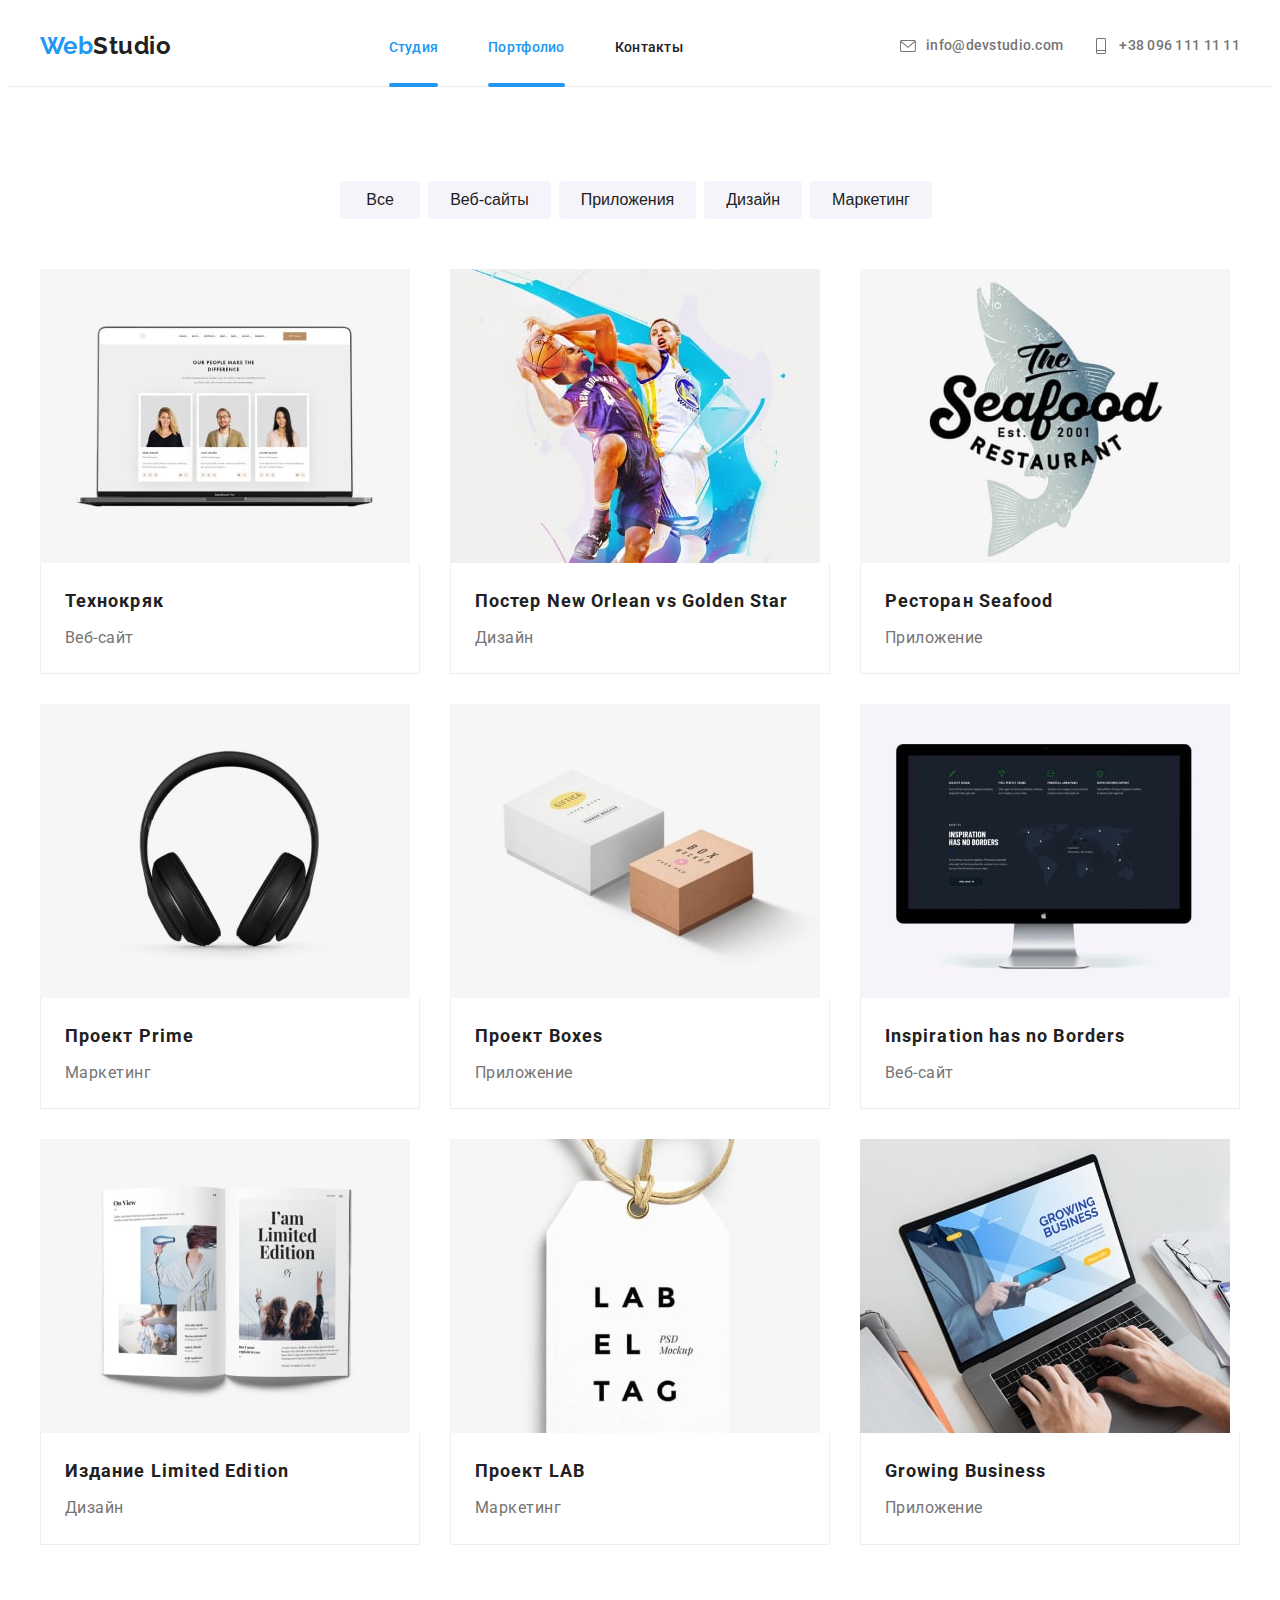
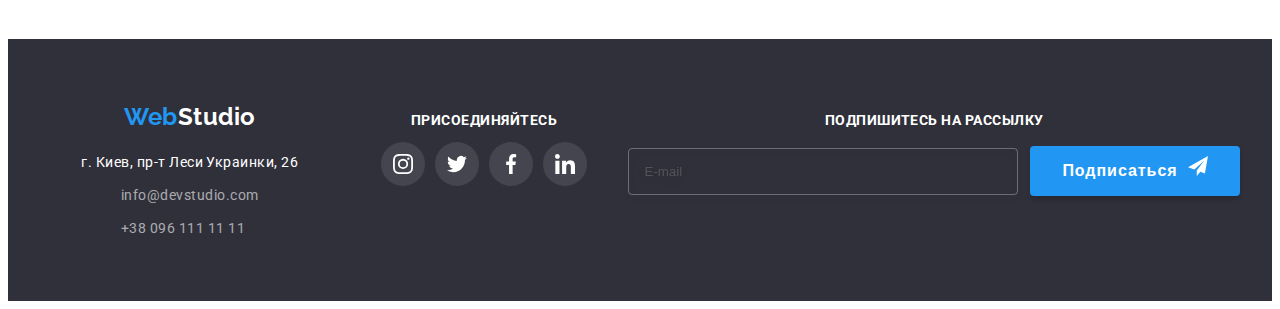
==== commit 17164886: "утро" ====
--- a/portfolio.html
+++ b/portfolio.html
@@ -28,7 +28,9 @@
         >
         <nav class="nav">
           <ul class="list header-list">
-            <li class="header-list__item"><a href="./index.html" class="link">Студия</a></li>
+            <li class="header-list__item">
+              <a href="./index.html" class="link current">Студия</a>
+            </li>
             <li class="header-list__item">
               <a href="./portfolio.html" class="link current">Портфолио</a>
             </li>
@@ -52,7 +54,78 @@
             >
           </li>
         </ul>
+        <button type="button" class="menu-open__btn">
+          <svg width="24" height="16" class="menu-open__icon">
+            <use href="./images/symbol-defs.svg#icon-menu"></use>
+          </svg>
+        </button>
       </div>
+      <!-- ============================================== -->
+      <div class="mob-menu is-hidden">
+        <div class="menu-top">
+          <button type="button" class="menu-close">
+            <svg width="30" height="30" class="icon-close-menu">
+              <use href="./images/symbol-defs.svg#icon-close-black"></use>
+            </svg>
+          </button>
+          <ul class="mob-menu-list list">
+            <li class="mob-menu-item">
+              <a href="./index.html" class="mob-menu-link link">Студия</a>
+            </li>
+            <li class="mob-menu-item">
+              <a href="./portfolio.html" class="mob-menu-link link">Портфолио</a>
+            </li>
+            <li class="mob-menu-item">
+              <a href="" class="mob-menu-link link">Контакты</a>
+            </li>
+          </ul>
+        </div>
+        <div class="menu-bottom">
+          <div class="menu-soc-wrap">
+            <a href="tel:+380961111111" class="mob-menu-tel link">+38 096 111 11 11</a>
+            <a href="mailto: info@devstudio.com" class="mob-menu-mail link">info@devstudio.com</a>
+
+            <div class="menu-soc-link-wrap">
+              <ul class="list menu-soc-list">
+                <li class="menu-soc-item">
+                  <a href="" class="link menu-soc-link"
+                    ><svg class="menu-soc-icon">
+                      <use href="./images/symbol-defs.svg#icon-instagram"></use>
+                    </svg>
+                    <div class="menu-soc-item-text">Instagram</div></a
+                  >
+                </li>
+                <li class="menu-soc-item">
+                  <a href="" class="link menu-soc-link"
+                    ><svg class="menu-soc-icon">
+                      <use href="./images/symbol-defs.svg#icon-twitter"></use>
+                    </svg>
+                    <div class="menu-soc-item-text menu-soc-item-text--left">Twitter</div></a
+                  >
+                </li>
+                <li class="menu-soc-item">
+                  <a href="" class="link menu-soc-link"
+                    ><svg class="menu-soc-icon">
+                      <use href="./images/symbol-defs.svg#icon-facebook"></use>
+                    </svg>
+                    <div class="menu-soc-item-text menu-soc-item-text--right">Facebook</div></a
+                  >
+                </li>
+                <li class="menu-soc-item">
+                  <a href="" class="link menu-soc-link"
+                    ><svg class="menu-soc-icon">
+                      <use href="./images/symbol-defs.svg#icon-linkedin"></use>
+                    </svg>
+                    <div class="menu-soc-item-text">LinkedIn</div></a
+                  >
+                </li>
+              </ul>
+            </div>
+          </div>
+        </div>
+      </div>
+
+      <!-- ============================================ -->
     </header>
     <main>
       <!-- портфолио -->
@@ -302,7 +375,7 @@
                 </div>
               </a>
             </li>
-            <li class="section-portfolio-list__item--last">
+            <li class="section-portfolio-list__item">
               <a href="./" class="portfolio-psevdo-link">
                 <div class="portfolio-wrapper-text">
                   <picture>
--- a/css/main.min.css
+++ b/css/main.min.css
@@ -1,2 +1,2 @@
-:root{--title-color: #212121;--text-color: #757575;--hover-color: #2196f3;--focus-color: #2196f3;--bg-color: #ffffff;--secondarybg-color: #2f303a;--text-focus-color: #ffffff;--icon-color: #afb1b8}.list{list-style:none;margin:0;padding:0}h1,h2,h3,h4,p{margin:0;padding:0}img{display:block}body{background-color:var(--bg-color);color:var(--text-color);font-family:Roboto, sans-serif;letter-spacing:0.03em}.container{width:100%;padding-left:15px;padding-right:15px;margin-left:auto;margin-right:auto}@media screen and (min-width: 480px){.container{width:480px}}@media screen and (min-width: 768px){.container{width:768px}}@media screen and (min-width: 1200px){.container{width:1200px}}.logo{color:#2196f3;font-family:Raleway, cursive;font-weight:700;font-size:24px;line-height:1.19;text-decoration:none}@media screen and (min-width: 1200px){.logo{ont-size:26px}}.header__logo--black{color:var(--title-color)}.footer__logo-white{color:var(--bg-color)}.link{color:var(--title-color);font-weight:500;font-size:14px;line-height:1.14;letter-spacing:0.02em;text-decoration:none;transition-property:color;transition-duration:250ms;transition-timing-function:cubic-bezier(0.4, 0, 0.2, 1);outline:none}.link:hover,.link:focus{color:var(--hover-color)}.link.current{color:var(--hover-color);position:relative}.visually-hidden{position:absolute;white-space:nowrap;width:1px;height:1px;overflow:hidden;border:0;padding:0;clip:rect(0 0 0 0);clip-path:inset(50%);margin:-1px}.abutton{color:var(--bg-color);background-color:var(--hover-color);box-shadow:0px 4px 4px rgba(0,0,0,0.15);font-weight:700;font-size:16px;line-height:1.88;letter-spacing:0.06em;cursor:pointer;display:block;margin:0px auto;min-width:200px;height:50px;padding:10px 32px;border-radius:4px;border:0px;transition-property:background-color;transition-duration:250ms;transition-timing-function:cubic-bezier(0.4, 0, 0.2, 1);outline:none}.abutton:hover,.abutton:focus{color:var(--text-focus-color);background-color:#188ce8}.link{color:var(--title-color);font-weight:500;font-size:14px;line-height:1.14;letter-spacing:0.02em;text-decoration:none;transition-property:color;transition-duration:250ms;transition-timing-function:cubic-bezier(0.4, 0, 0.2, 1);outline:none}.link:hover,.link:focus{color:var(--hover-color)}.link.current{color:var(--hover-color);position:relative}.section-title{color:var(--title-color);font-size:28px;line-height:1.18;text-align:center;margin-bottom:10px}@media screen and (min-width: 480px){.section-title{margin-bottom:30px}}@media screen and (min-width: 1200px){.section-title{font-size:36px;line-height:1.17;margin-bottom:50px}}.link.current::after{content:'';position:absolute;display:block;height:4px;width:100%;background-color:var(--focus-color);bottom:-35px;border-radius:2px}@media screen and (min-width: 1200px){.link.current::after{bottom:-32px}}.link-contact{color:var(--text-color);font-weight:500;font-size:14px;line-height:1.14;letter-spacing:0.02em;text-decoration:none;display:block;transition-property:color;transition-duration:250ms;transition-timing-function:cubic-bezier(0.4, 0, 0.2, 1);outline:none}.link-contact:hover,.link-contact:focus{color:var(--hover-color)}.header{border-bottom:1px solid #ececec}.header-container{position:relative;padding-top:16px;padding-bottom:16px}@media screen and (min-width: 768px){.header-container{display:flex;justify-content:space-between;align-items:center;padding-top:21px;padding-bottom:21px}}@media screen and (min-width: 1200px){.header-container{padding-top:24px;padding-bottom:25px}}.header-list{display:flex;margin-right:-50px}.header-logo{padding-top:25px;padding-bottom:24px}.header .link-contact{display:flex;align-items:center}.header .icon{margin-right:10px;fill:var(--text-color)}.header .link:hover .icon{fill:currentColor}.header .link:focus .icon{fill:currentColor}.header-adress__item{margin-bottom:10px}@media screen and (min-width: 1200px){.header-adress__item{margin-right:30px}}.header-adress{display:none}@media screen and (min-width: 768px){.header-adress{display:initial;margin-bottom:-10px}}@media screen and (min-width: 1200px){.header-adress{display:flex;margin-right:-30px}}.nav{display:none}@media screen and (min-width: 768px){.nav{display:flex}}.header-list__item{margin-right:50px}.menu-open__btn{outline:none;position:absolute;border:none;width:30px;height:30px;top:10px;right:18px;padding-top:5px;padding-left:5px;background-color:var(--bg-color);transition-property:fill;transition-duration:250ms}@media screen and (min-width: 768px){.menu-open__btn{display:none}}.menu-open__btn:focus .menu-open__icon,.menu-open__btn:active .menu-open__icon{fill:var(--focus-color)}.menu-open{background:transparent;border:none;color:#ffffff}.mob-menu{position:fixed;display:flex;flex-direction:column;justify-content:space-between;top:0;left:0;background-color:#ffffff;width:100vw;height:100vh;padding-top:48px;padding-right:40px;padding-bottom:48px;padding-left:40px}@media screen and (min-width: 768px){.mob-menu{display:none}}.menu-close{position:absolute;display:block;margin-left:auto;background-color:transparent;border:none;top:-34px;right:-26px}.menu-close:focus .icon-close-menu,.menu-close:active .icon-close-menu{fill:var(--focus-color)}.mob-menu-list{margin-bottom:-32px}.mob-menu-item{margin-bottom:32px}.mob-menu-tel{font-size:27px;line-height:1.18;letter-spacing:0.02em;color:var(--focus-color)}@media screen and (min-width: 480px){.mob-menu-tel{font-size:34px}}.mob-menu-link{font-weight:500;font-size:40px;line-height:1.18;text-align:center;letter-spacing:0.02em}.mob-menu-link:active{color:var(--focus-color)}.mob-menu-mail{display:block;font-weight:500;font-size:24px;line-height:1.17;letter-spacing:0.02em;color:var(--text-color);margin-top:32px;margin-bottom:64px}.mob-menu-btn{color:#303030;margin-bottom:64px}.menu-soc-icon{width:20px;height:20px;fill:#ffffff}@media screen and (min-width: 480px){.menu-soc-icon{display:none}}.menu-soc-item{margin-right:20px;width:44px;height:44px}@media screen and (min-width: 480px){.menu-soc-item{width:max-content;height:max-content;margin-right:0px}}.menu-soc-link{background-color:var(--focus-color);outline:none;width:100%;height:100%;border-radius:50%;display:flex;align-items:center;justify-content:center}@media screen and (min-width: 480px){.menu-soc-link{background-color:transparent;display:block;border:0px}}.menu-soc-list{display:flex;margin-top:16px;margin-right:-10px;margin-left:-10px}.menu-top{position:relative}.menu-soc-item-text{display:none}@media screen and (min-width: 480px){.menu-soc-item-text{display:flex;font-weight:500;font-size:18px;line-height:1.22;letter-spacing:0.02em;color:var(--focus-color);padding-left:10px;padding-right:10px}}.menu-soc-item-text--left{border-left:1px solid rgba(33,33,33,0.2);border-right:1px solid rgba(33,33,33,0.2)}.menu-soc-item-text--right{border-right:1px solid rgba(33,33,33,0.2)}.section-hero-title{color:var(--bg-color);font-weight:900;font-size:22px;line-height:1.2;text-align:center;text-transform:uppercase;width:100%;margin-right:auto;margin-left:auto;margin-bottom:30px}@media screen and (min-width: 480px){.section-hero-title{font-size:26px;line-height:1.61;letter-spacing:0.06em}}@media screen and (min-width: 1200px){.section-hero-title{font-size:44px;line-height:1.36}}.section-hero{background-image:linear-gradient(rgba(47,48,58,0.4), rgba(47,48,58,0.4)),url(../images/hero/overlay-mob-1x.jpg);background-position:center;background-size:content;background-repeat:no-repeat}@media (min-device-pixel-ratio: 2), (min-resolution: 192dpi), (min-resolution: 2dppx){.section-hero{background-image:linear-gradient(rgba(47,48,58,0.4), rgba(47,48,58,0.4)),url("../images/hero/overlay-mob-2x.jpg")}}@media screen and (min-width: 768px){.section-hero{background-image:linear-gradient(rgba(47,48,58,0.4), rgba(47,48,58,0.4)),url(../images/hero/overlay-tablet-1x.jpg);background-position:center}}@media screen and (min-width: 768px) and (min-device-pixel-ratio: 2), screen and (min-width: 768px) and (min-resolution: 192dpi), screen and (min-width: 768px) and (min-resolution: 2dppx){.section-hero{background-image:linear-gradient(rgba(47,48,58,0.4), rgba(47,48,58,0.4)),url("../images/hero/overlay-tablet-2x.jpg")}}@media screen and (min-width: 1200px){.section-hero{background-image:linear-gradient(rgba(47,48,58,0.4), rgba(47,48,58,0.4)),url(../images/hero/overlay-desktop-1x.jpg);background-position:center}}@media screen and (min-width: 1200px) and (min-device-pixel-ratio: 2), screen and (min-width: 1200px) and (min-resolution: 192dpi), screen and (min-width: 1200px) and (min-resolution: 2dppx){.section-hero{background-image:linear-gradient(rgba(47,48,58,0.4), rgba(47,48,58,0.4)),url("../images/hero/overlay-desktop-2x.jpg")}}.section-hero{padding-top:80px;padding-bottom:80px}@media screen and (min-width: 1200px){.section-hero{padding-top:120px;padding-bottom:120px}}@media screen and (min-width: 1200px){.section-hero{padding-top:201px;padding-bottom:199px}}.section-hero .abutton{margin-left:auto;margin-right:auto}.section-skill .title{color:var(--title-color);font-size:14px;line-height:1.14;text-transform:uppercase;margin-bottom:10px;text-align:center}.section-skill__item{margin-top:30px}@media screen and (min-width: 768px){.section-skill__item{width:calc(100% / 2 - 30px);margin-left:30px}}@media screen and (min-width: 1200px){.section-skill__item{width:calc(100% / 4 - 30px)}}.section-skill .text{font-size:14px;line-height:1.71}.section-skill__list{margin-top:-30px}@media screen and (min-width: 768px){.section-skill__list{display:flex;flex-wrap:wrap;margin-left:-30px}}.section-skill{padding-top:60px;padding-bottom:60px}.section-skill__big-icon{background:#f5f4fa;border-radius:4px;margin-bottom:30px;height:120px;display:flex;align-items:center;justify-content:center}.section-class{display:none}@media screen and (min-width: 1200px){.section-class{display:initial;padding-top:94px;padding-bottom:94px}}@media screen and (min-width: 1200px){.section-class .list{display:flex;justify-content:space-between;margin-top:50px;margin-left:-30px}}@media screen and (min-width: 1200px){.section-class .item{margin-left:30px}}@media screen and (min-width: 1200px){.wrapper{position:relative}}@media screen and (min-width: 1200px){.section-class .text{position:absolute;bottom:0;font-weight:700;font-size:14px;line-height:1.14;text-align:center;text-transform:uppercase;color:var(--text-focus-color);background:rgba(47,48,58,0.8);padding-top:27px;padding-bottom:27px;width:370px}}.section-comand .title{color:var(--title-color);font-weight:500;font-size:16px;line-height:1.19;text-align:center}.section-comand .position{font-size:16px;line-height:1.19;text-align:center}.section-comand{padding-top:60px;padding-bottom:60px;background:#f5f4fa}@media screen and (min-width: 1200px){.section-comand{padding-top:94px;padding-bottom:94px}}.secnion-comand-title-list{margin-bottom:-15px}@media screen and (min-width: 768px){.secnion-comand-title-list{display:flex;flex-wrap:wrap;margin-bottom:-30px;margin-right:-30px}}.section-comand .title{margin-top:30px;margin-bottom:10px}.section-comand .item{width:100%;margin-bottom:15px;background-color:var(--bg-color);padding-bottom:30px;box-shadow:0px 1px 3px rgba(0,0,0,0.12),0px 1px 1px rgba(0,0,0,0.14),0px 2px 1px rgba(0,0,0,0.2);border-radius:0px 0px 4px 4px}@media screen and (min-width: 480px){.section-comand .item{margin-bottom:30px}}@media screen and (min-width: 768px){.section-comand .item{margin-right:30px;width:calc(100% / 2 - 30px)}}@media screen and (min-width: 1200px){.section-comand .item{width:calc(100% / 4 - 30px)}}.soc-icon{width:20px;height:20px;fill:#afb1b8}.soc-link:focus .soc-icon,.soc-link:hover .soc-icon{fill:var(--text-focus-color)}.soc-item{width:44px;height:44px}.soc-item:not(:last-child){margin-right:10px}.soc-link{outline:none;width:100%;height:100%;border-radius:50%;display:flex;align-items:center;justify-content:center;transition-property:background-color;transition-duration:250ms;transition-timing-function:cubic-bezier(0.4, 0, 0.2, 1)}.soc-link:focus,.soc-link:hover{background-color:var(--focus-color)}.soc-link .soc-icon{transition-property:fill;transition-duration:250ms;transition-timing-function:cubic-bezier(0.4, 0, 0.2, 1)}.soc-list{display:flex;justify-content:center;align-content:center;margin-top:16px}.section-clients{padding-top:60px;padding-bottom:60px}@media screen and (min-width: 1200px){.section-clients{padding-top:94px;padding-bottom:94px}}.client-icon{width:90px;height:60px;fill:var(--icon-color)}.client-link:focus .client-icon,.client-link:hover .client-icon{fill:var(--focus-color)}@media screen and (min-width: 480px){.client-icon{width:106px;height:60px}}.client-list{margin-bottom:-15px;display:flex;flex-wrap:wrap;align-items:center;justify-content:center;margin-right:-15px}@media screen and (min-width: 480px){.client-list{margin-bottom:-30px;margin-right:-30px}}.client-link{width:100%;height:100%;display:flex;align-items:center;justify-content:center;border:1px solid #afb1b8;box-sizing:border-box;border-radius:4px;padding:8px 16px;transition-property:border-color;transition-duration:250ms;transition-timing-function:cubic-bezier(0.4, 0, 0.2, 1);outline:none}@media screen and (min-width: 480px){.client-link{padding:16px 52px}}@media screen and (min-width: 1200px){.client-link{padding:16px 32px}}.client-link:hover,.client-link:focus{border-color:var(--hover-color)}.client-link .client-icon{transition-property:fill;transition-duration:250ms;transition-timing-function:cubic-bezier(0.4, 0, 0.2, 1)}.client-item{margin-bottom:15px;width:calc(100% / 2 - 15px);margin-right:15px}@media screen and (min-width: 480px){.client-item{margin-bottom:30px;margin-right:30px;width:calc(100% / 2 - 30px)}}@media screen and (min-width: 768px){.client-item{width:calc(100% / 3 - 30px)}}@media screen and (min-width: 1200px){.client-item{width:calc(100% / 6 - 30px)}}.link-contact-footer{color:rgba(255,255,255,0.6);font-size:14px;line-height:1.71;text-decoration:none;outline:none;transition-property:color;transition-duration:250ms;transition-timing-function:cubic-bezier(0.4, 0, 0.2, 1);transition-property:color;transition-duration:250ms;transition-timing-function:cubic-bezier(0.4, 0, 0.2, 1)}.link-contact-footer:hover,.link-contact-footer:focus{color:var(--hover-color)}.address-footer{color:var(--bg-color);font-style:normal;font-size:14px;line-height:1.71}.footer .title{color:var(--text-focus-color);font-size:14px;line-height:0.88;text-transform:uppercase;text-align:center}.footer{background-color:var(--secondarybg-color);padding-top:60px;padding-bottom:60px}.footer__logo--white{color:var(--bg-color)}.address-footer{margin-bottom:9px;margin-top:20px}footer .item:not(:last-child){margin-bottom:9px}.svg-tell{fill:#757575}.footer--container{display:flex;flex-direction:column;align-items:center}@media screen and (min-width: 768px){.footer--container{flex-direction:row;flex-wrap:wrap;justify-content:center;align-items:baseline}}.join{padding-top:14px;margin-top:60px;margin-bottom:60px}@media screen and (min-width: 768px){.join{margin-top:0px;margin-bottom:0px;margin-left:auto;margin-right:auto}}.footer .soc-icon{fill:var(--bg-color)}.footer .soc-link{background:rgba(255,255,255,0.1);outline:none}.footer .soc-link:focus,.footer .soc-link:hover{background-color:var(--focus-color)}@media screen and (min-width: 768px){.form-send{display:flex;justify-content:center}}.send-btn{padding-left:10px 28px;margin-top:20px}@media screen and (min-width: 1200px){.send-btn{margin-left:12px;margin-top:0}}.footer-right{padding-top:15px}@media screen and (min-width: 768px){.footer-right{margin-top:60px}}@media screen and (min-width: 1200px){.footer-right{margin-top:0}}.modal-input-footer{width:290px;background-color:transparent;text-decoration:var(--bg-color);padding:15px;border:1px solid rgba(255,255,255,0.3);filter:drop-shadow(0px 4px 4px rgba(0,0,0,0.15));border-radius:4px;transition-property:border-color;transition-duration:250ms;transition-timing-function:cubic-bezier(0.4, 0, 0.2, 1)}@media screen and (min-width: 480px){.modal-input-footer{width:450px}}@media screen and (min-width: 480px){.modal-input-footer{width:358px}}.modal-input-footer:focus{border-color:var(--focus-color)}.send-wrap{margin-left:5px}.footer-right-wrap{margin-top:20px}@media screen and (min-width: 1200px){.footer-right-wrap{display:flex;align-items:center;justify-content:center}}.footer-left{display:flex;flex-direction:column;align-items:center}@media screen and (min-width: 768px){.footer-left{margin-left:auto;margin-right:auto}}.section-portfolio .title{color:var(--title-color);font-size:18px;line-height:2;letter-spacing:0.06em}.section-portfolio .variety{font-size:16px;line-height:1.9;color:var(--text-color)}.button-portfolio{padding:6px 22px;color:var(--title-color);background-color:F5F4FA;font-weight:500;font-size:16px;line-height:1.6;text-align:center;cursor:pointer;min-width:80px;height:38px;background:#f5f4fa;border-radius:4px;border:0px;outline:none;transition-property:background-color, color, box-shadow, border-radius;transition-duration:250ms;transition-timing-function:cubic-bezier(0.4, 0, 0.2, 1)}.button-portfolio:hover,.button-portfolio:focus{color:var(--bg-color);background-color:var(--hover-color);box-shadow:0px 3px 1px rgba(0,0,0,0.1),0px 1px 2px rgba(0,0,0,0.08),0px 2px 2px rgba(0,0,0,0.12);border-radius:4px}.section-portfolio{padding-top:60px;padding-bottom:60px}@media screen and (min-width: 1200px){.section-portfolio{padding-top:94px;padding-bottom:94px}}.section-portfolio-filter{margin-bottom:50px;display:flex;flex-wrap:wrap;align-items:flex-start;margin-bottom:25px}@media screen and (min-width: 768px){.section-portfolio-filter{margin-bottom:15px;justify-content:center}}@media screen and (min-width: 1200px){.section-portfolio-filter{margin-bottom:35px}}@media screen and (min-width: 768px){.section-portfolio-list{display:flex;flex-wrap:wrap;margin-right:-30px;margin-bottom:-30px}}.name{padding:20px 24px;border-right:1px solid #eeeeee;border-bottom:1px solid #eeeeee;border-left:1px solid #eeeeee;flex-grow:1}.variety{margin-top:4px}.portfolio-psevdo-link{text-decoration:none;display:block;transition-property:box-shadow;transition-duration:250ms;transition-timing-function:cubic-bezier(0.4, 0, 0.2, 1);outline:none}@media screen and (min-width: 768px){.portfolio-psevdo-link{display:flex;flex-direction:column;height:100%}}.portfolio-psevdo-link:focus,.portfolio-psevdo-link:hover{box-shadow:0px 1px 1px rgba(0,0,0,0.12),0px 4px 4px rgba(0,0,0,0.06),1px 4px 6px rgba(0,0,0,0.16)}.portfolio-wrapper-text{position:relative;overflow:hidden}.text-hidden{height:100%;position:absolute;top:0;left:0;font-size:18px;line-height:1.56;padding-top:63px;padding-right:24px;padding-bottom:63px;padding-left:24px;background:rgba(33,150,243,0.9);color:var(--text-focus-color);transform:translateY(100%);transition-property:transform;transition-duration:250ms;transition-timing-function:cubic-bezier(0.4, 0, 0.2, 1)}.portfolio-psevdo-link:hover .text-hidden,.portfolio-psevdo-link:focus .text-hidden{transform:translateY(0)}.section-portfolio-filter__item{margin-right:8px;margin-bottom:15px}.section-portfolio-list__item{margin-bottom:30px}@media screen and (min-width: 768px){.section-portfolio-list__item{width:calc(100% / 2 - 30px);margin-right:30px}}@media screen and (min-width: 1200px){.section-portfolio-list__item{width:calc(100% / 3 - 30px)}}.backdrop{width:100vw;height:100vh;background-color:rgba(0,0,0,0.2);position:fixed;top:0;opacity:1;transition:opacity 250ms cubic-bezier(0.4, 0, 0.2, 1)}.modal{position:absolute;width:calc(100% - 30px);min-height:581px;background-color:var(--bg-color);box-shadow:0px 1px 3px rgba(0,0,0,0.12),0px 1px 1px rgba(0,0,0,0.14),0px 2px 1px rgba(0,0,0,0.2);border-radius:4px;top:50%;left:50%;transform:translate(-50%, -50%) rotate(0deg);opacity:1;transition:transform 250ms cubic-bezier(0.4, 0, 0.2, 1),opacity 250ms cubic-bezier(0.4, 0, 0.2, 1);padding:40px}@media screen and (min-width: 480px){.modal{width:450px}}@media screen and (min-width: 1200px){.modal{width:528px}}.modal-close-btn{outline:none;position:absolute;width:30px;height:30px;top:8px;right:8px;border-radius:50%;padding-top:5px;padding-left:5px;border:1px solid rgba(0,0,0,0.1);background-color:var(--bg-color);transition-property:fill;transition-duration:250ms;transition-timing-function:cubic-bezier(0.4, 0, 0.2, 1)}.modal-close-btn:focus .icon-close-btn,.modal-close-btn:hover .icon-close-btn{fill:var(--focus-color)}.backdrop.is-hidden{visibility:hidden;opacity:0;pointer-events:0}.backdrop.is-hidden .modal{transform:translate(-50%, -50%) rotate(70deg);opacity:0}.modal-title{font-weight:700;font-size:20px;line-height:1.5;text-align:center;color:var(--title-color);margin-bottom:20px}.modal-input{width:100%;height:40px;outline:none;border:1px solid rgba(33,33,33,0.2);border-radius:4px;padding-left:39px;padding-right:20px;transition-property:border-color;transition-duration:250ms;transition-timing-function:cubic-bezier(0.4, 0, 0.2, 1)}.modal-input:focus,.modal-input:hover{border-color:var(--focus-color)}.modal-input:focus+.icon-user-data,.modal-input:hover+.icon-user-data{fill:var(--focus-color)}.modal-label{display:block;margin-bottom:4px;font-size:12px;line-height:1.17;letter-spacing:0.01em;color:var(--text-color)}.modal-field{margin-bottom:10px}.modal-text{outline:none;resize:none;width:100%;height:120px;padding:10px;margin-bottom:10px;background-color:transparent;border:1px solid rgba(33,33,33,0.2);border-radius:4px;transition-property:border-color;transition-duration:250ms;transition-timing-function:cubic-bezier(0.4, 0, 0.2, 1)}.modal-text:focus{border:1px solid #2196f3}.input-wrap{display:block;position:relative}.icon-user-data{position:absolute;left:0;top:50%;transform:translateY(-50%);left:12px}.link-galka{color:var(--focus-color)}.check-text{font-size:12px;line-height:1.87;color:var(--text-color);display:flex;align-items:baseline}@media screen and (min-width: 480px){.check-text{font-size:14px}}.check-text span{width:16px;height:15px;border:2px solid #212121;border-radius:2px;margin-right:8px;display:flex;align-items:center;justify-content:center;transition-property:border-color, background-color;transition-duration:250ms;transition-timing-function:cubic-bezier(0.4, 0, 0.2, 1)}.icon-galka{fill:#ffffff}.input-check:checked+.check-text span{background-color:var(--focus-color);border-color:var(--focus-color)}.modal-send-btn{margin-top:30;margin-left:auto;margin-right:auto}::-webkit-input-placeholder{color:rgba(117,117,117,0.5)}
+:root{--title-color: #212121;--text-color: #757575;--hover-color: #2196f3;--focus-color: #2196f3;--bg-color: #ffffff;--secondarybg-color: #2f303a;--text-focus-color: #ffffff;--icon-color: #afb1b8}.list{list-style:none;margin:0;padding:0}h1,h2,h3,h4,p{margin:0;padding:0}img{display:block}body{background-color:var(--bg-color);color:var(--text-color);font-family:Roboto, sans-serif;letter-spacing:0.03em}.container{width:100%;padding-left:15px;padding-right:15px;margin-left:auto;margin-right:auto}@media screen and (min-width: 480px){.container{width:480px}}@media screen and (min-width: 768px){.container{width:768px}}@media screen and (min-width: 1200px){.container{width:1200px}}.logo{color:#2196f3;font-family:Raleway, cursive;font-weight:700;font-size:24px;line-height:1.19;text-decoration:none}@media screen and (min-width: 1200px){.logo{ont-size:26px}}.header__logo--black{color:var(--title-color)}.footer__logo-white{color:var(--bg-color)}.link{color:var(--title-color);font-weight:500;font-size:14px;line-height:1.14;letter-spacing:0.02em;text-decoration:none;transition-property:color;transition-duration:250ms;transition-timing-function:cubic-bezier(0.4, 0, 0.2, 1);outline:none}.link:hover,.link:focus{color:var(--hover-color)}.link.current{color:var(--hover-color);position:relative}.visually-hidden{position:absolute;white-space:nowrap;width:1px;height:1px;overflow:hidden;border:0;padding:0;clip:rect(0 0 0 0);clip-path:inset(50%);margin:-1px}.abutton{color:var(--bg-color);background-color:var(--hover-color);box-shadow:0px 4px 4px rgba(0,0,0,0.15);font-weight:700;font-size:16px;line-height:1.88;letter-spacing:0.06em;cursor:pointer;display:block;margin:0px auto;min-width:200px;height:50px;padding:10px 32px;border-radius:4px;border:0px;transition-property:background-color;transition-duration:250ms;transition-timing-function:cubic-bezier(0.4, 0, 0.2, 1);outline:none}.abutton:hover,.abutton:focus{color:var(--text-focus-color);background-color:#188ce8}.link{color:var(--title-color);font-weight:500;font-size:14px;line-height:1.14;letter-spacing:0.02em;text-decoration:none;transition-property:color;transition-duration:250ms;transition-timing-function:cubic-bezier(0.4, 0, 0.2, 1);outline:none}.link:hover,.link:focus{color:var(--hover-color)}.link.current{color:var(--hover-color);position:relative}.section-title{color:var(--title-color);font-size:28px;line-height:1.18;text-align:center;margin-bottom:10px}@media screen and (min-width: 480px){.section-title{margin-bottom:30px}}@media screen and (min-width: 1200px){.section-title{font-size:36px;line-height:1.17;margin-bottom:50px}}.link.current::after{content:'';position:absolute;display:block;height:4px;width:100%;background-color:var(--focus-color);bottom:-35px;border-radius:2px}@media screen and (min-width: 1200px){.link.current::after{bottom:-32px}}.link-contact{color:var(--text-color);font-weight:500;font-size:14px;line-height:1.14;letter-spacing:0.02em;text-decoration:none;display:block;transition-property:color;transition-duration:250ms;transition-timing-function:cubic-bezier(0.4, 0, 0.2, 1);outline:none}.link-contact:hover,.link-contact:focus{color:var(--hover-color)}.header{border-bottom:1px solid #ececec}.header-container{position:relative;padding-top:16px;padding-bottom:16px}@media screen and (min-width: 768px){.header-container{display:flex;justify-content:space-between;align-items:center;padding-top:21px;padding-bottom:21px}}@media screen and (min-width: 1200px){.header-container{padding-top:24px;padding-bottom:25px}}.header-list{display:flex;margin-right:-50px}.header-logo{padding-top:25px;padding-bottom:24px}.header .link-contact{display:flex;align-items:center}.header .icon{margin-right:10px;fill:var(--text-color)}.header .link:hover .icon{fill:currentColor}.header .link:focus .icon{fill:currentColor}.header-adress__item{margin-bottom:10px}@media screen and (min-width: 1200px){.header-adress__item{margin-right:30px}}.header-adress{display:none}@media screen and (min-width: 768px){.header-adress{display:initial;margin-bottom:-10px}}@media screen and (min-width: 1200px){.header-adress{display:flex;margin-right:-30px}}.nav{display:none}@media screen and (min-width: 768px){.nav{display:flex}}.header-list__item{margin-right:50px}.menu-open__btn{outline:none;position:absolute;border:none;width:30px;height:30px;top:10px;right:18px;padding-top:5px;padding-left:5px;background-color:var(--bg-color);transition-property:fill;transition-duration:250ms}@media screen and (min-width: 768px){.menu-open__btn{display:none}}.menu-open__btn:focus .menu-open__icon,.menu-open__btn:active .menu-open__icon{fill:var(--focus-color)}.menu-open{background:transparent;border:none;color:#ffffff}.mob-menu{position:fixed;display:flex;flex-direction:column;justify-content:space-between;top:0;left:0;background-color:#ffffff;width:100vw;height:100vh;padding-top:48px;padding-right:40px;padding-bottom:48px;padding-left:40px}.mob-menu.is-hidden{opacity:0;pointer-events:none;visibility:hidden}@media screen and (min-width: 768px){.mob-menu{display:none}}.menu-close{position:absolute;display:block;margin-left:auto;background-color:transparent;border:none;top:-34px;right:-26px}.menu-close:focus .icon-close-menu,.menu-close:active .icon-close-menu{fill:var(--focus-color)}.mob-menu-list{margin-bottom:-32px}.mob-menu-item{margin-bottom:32px}.mob-menu-tel{font-size:27px;line-height:1.18;letter-spacing:0.02em;color:var(--focus-color)}@media screen and (min-width: 480px){.mob-menu-tel{font-size:34px}}.mob-menu-link{font-weight:500;font-size:40px;line-height:1.18;text-align:center;letter-spacing:0.02em}.mob-menu-link:active{color:var(--focus-color)}.mob-menu-mail{display:block;font-weight:500;font-size:24px;line-height:1.17;letter-spacing:0.02em;color:var(--text-color);margin-top:32px;margin-bottom:64px}.mob-menu-btn{color:#303030;margin-bottom:64px}.menu-soc-icon{width:20px;height:20px;fill:#ffffff}@media screen and (min-width: 480px){.menu-soc-icon{display:none}}.menu-soc-item{margin-right:20px;width:44px;height:44px}@media screen and (min-width: 480px){.menu-soc-item{width:max-content;height:max-content;margin-right:0px}}.menu-soc-link{background-color:var(--focus-color);outline:none;width:100%;height:100%;border-radius:50%;display:flex;align-items:center;justify-content:center}@media screen and (min-width: 480px){.menu-soc-link{background-color:transparent;display:block;border:0px}}.menu-soc-list{display:flex;margin-top:16px;margin-right:-10px;margin-left:-10px}.menu-top{position:relative}.menu-soc-item-text{display:none}@media screen and (min-width: 480px){.menu-soc-item-text{display:flex;font-weight:500;font-size:18px;line-height:1.22;letter-spacing:0.02em;color:var(--focus-color);padding-left:10px;padding-right:10px}}.menu-soc-item-text--left{border-left:1px solid rgba(33,33,33,0.2);border-right:1px solid rgba(33,33,33,0.2)}.menu-soc-item-text--right{border-right:1px solid rgba(33,33,33,0.2)}.section-hero-title{color:var(--bg-color);font-weight:900;font-size:22px;line-height:1.2;text-align:center;text-transform:uppercase;width:100%;margin-right:auto;margin-left:auto;margin-bottom:30px}@media screen and (min-width: 480px){.section-hero-title{font-size:26px;line-height:1.61;letter-spacing:0.06em}}@media screen and (min-width: 1200px){.section-hero-title{font-size:44px;line-height:1.36}}.section-hero{background-image:linear-gradient(rgba(47,48,58,0.4), rgba(47,48,58,0.4)),url(../images/hero/overlay-mob-1x.jpg);background-position:center;background-size:content;background-repeat:no-repeat}@media (min-device-pixel-ratio: 2), (min-resolution: 192dpi), (min-resolution: 2dppx){.section-hero{background-image:linear-gradient(rgba(47,48,58,0.4), rgba(47,48,58,0.4)),url("../images/hero/overlay-mob-2x.jpg")}}@media screen and (min-width: 768px){.section-hero{background-image:linear-gradient(rgba(47,48,58,0.4), rgba(47,48,58,0.4)),url(../images/hero/overlay-tablet-1x.jpg);background-position:center}}@media screen and (min-width: 768px) and (min-device-pixel-ratio: 2), screen and (min-width: 768px) and (min-resolution: 192dpi), screen and (min-width: 768px) and (min-resolution: 2dppx){.section-hero{background-image:linear-gradient(rgba(47,48,58,0.4), rgba(47,48,58,0.4)),url("../images/hero/overlay-tablet-2x.jpg")}}@media screen and (min-width: 1200px){.section-hero{background-image:linear-gradient(rgba(47,48,58,0.4), rgba(47,48,58,0.4)),url(../images/hero/overlay-desktop-1x.jpg);background-position:center}}@media screen and (min-width: 1200px) and (min-device-pixel-ratio: 2), screen and (min-width: 1200px) and (min-resolution: 192dpi), screen and (min-width: 1200px) and (min-resolution: 2dppx){.section-hero{background-image:linear-gradient(rgba(47,48,58,0.4), rgba(47,48,58,0.4)),url("../images/hero/overlay-desktop-2x.jpg")}}.section-hero{padding-top:80px;padding-bottom:80px}@media screen and (min-width: 1200px){.section-hero{padding-top:120px;padding-bottom:120px}}@media screen and (min-width: 1200px){.section-hero{padding-top:201px;padding-bottom:199px}}.section-hero .abutton{margin-left:auto;margin-right:auto}.section-skill .title{color:var(--title-color);font-size:14px;line-height:1.14;text-transform:uppercase;margin-bottom:10px;text-align:center}.section-skill__item{margin-top:30px}@media screen and (min-width: 768px){.section-skill__item{width:calc(100% / 2 - 30px);margin-left:30px}}@media screen and (min-width: 1200px){.section-skill__item{width:calc(100% / 4 - 30px)}}.section-skill .text{font-size:14px;line-height:1.71}.section-skill__list{margin-top:-30px}@media screen and (min-width: 768px){.section-skill__list{display:flex;flex-wrap:wrap;margin-left:-30px}}.section-skill{padding-top:60px;padding-bottom:60px}.section-skill__big-icon{background:#f5f4fa;border-radius:4px;margin-bottom:30px;height:120px;display:flex;align-items:center;justify-content:center}.section-class{display:none}@media screen and (min-width: 1200px){.section-class{display:initial;padding-top:94px;padding-bottom:94px}}@media screen and (min-width: 1200px){.section-class .list{display:flex;justify-content:space-between;margin-top:50px;margin-left:-30px}}@media screen and (min-width: 1200px){.section-class .item{margin-left:30px}}@media screen and (min-width: 1200px){.wrapper{position:relative}}@media screen and (min-width: 1200px){.section-class .text{position:absolute;bottom:0;font-weight:700;font-size:14px;line-height:1.14;text-align:center;text-transform:uppercase;color:var(--text-focus-color);background:rgba(47,48,58,0.8);padding-top:27px;padding-bottom:27px;width:370px}}.section-comand .title{color:var(--title-color);font-weight:500;font-size:16px;line-height:1.19;text-align:center}.section-comand .position{font-size:16px;line-height:1.19;text-align:center}.section-comand{padding-top:60px;padding-bottom:60px;background:#f5f4fa}@media screen and (min-width: 1200px){.section-comand{padding-top:94px;padding-bottom:94px}}.secnion-comand-title-list{margin-bottom:-15px}@media screen and (min-width: 768px){.secnion-comand-title-list{display:flex;flex-wrap:wrap;margin-bottom:-30px;margin-right:-30px}}.section-comand .title{margin-top:30px;margin-bottom:10px}.section-comand .item{width:100%;margin-bottom:15px;background-color:var(--bg-color);padding-bottom:30px;box-shadow:0px 1px 3px rgba(0,0,0,0.12),0px 1px 1px rgba(0,0,0,0.14),0px 2px 1px rgba(0,0,0,0.2);border-radius:0px 0px 4px 4px}@media screen and (min-width: 480px){.section-comand .item{margin-bottom:30px}}@media screen and (min-width: 768px){.section-comand .item{margin-right:30px;width:calc(100% / 2 - 30px)}}@media screen and (min-width: 1200px){.section-comand .item{width:calc(100% / 4 - 30px)}}.soc-icon{width:20px;height:20px;fill:#afb1b8}.soc-link:focus .soc-icon,.soc-link:hover .soc-icon{fill:var(--text-focus-color)}.soc-item{width:44px;height:44px}.soc-item:not(:last-child){margin-right:10px}.soc-link{outline:none;width:100%;height:100%;border-radius:50%;display:flex;align-items:center;justify-content:center;transition-property:background-color;transition-duration:250ms;transition-timing-function:cubic-bezier(0.4, 0, 0.2, 1)}.soc-link:focus,.soc-link:hover{background-color:var(--focus-color)}.soc-link .soc-icon{transition-property:fill;transition-duration:250ms;transition-timing-function:cubic-bezier(0.4, 0, 0.2, 1)}.soc-list{display:flex;justify-content:center;align-content:center;margin-top:16px}.section-clients{padding-top:60px;padding-bottom:60px}@media screen and (min-width: 1200px){.section-clients{padding-top:94px;padding-bottom:94px}}.client-icon{width:90px;height:60px;fill:var(--icon-color)}.client-link:focus .client-icon,.client-link:hover .client-icon{fill:var(--focus-color)}@media screen and (min-width: 480px){.client-icon{width:106px;height:60px}}.client-list{margin-bottom:-15px;display:flex;flex-wrap:wrap;align-items:center;justify-content:center;margin-right:-15px}@media screen and (min-width: 480px){.client-list{margin-bottom:-30px;margin-right:-30px}}.client-link{width:100%;height:100%;display:flex;align-items:center;justify-content:center;border:1px solid #afb1b8;box-sizing:border-box;border-radius:4px;padding:8px 16px;transition-property:border-color;transition-duration:250ms;transition-timing-function:cubic-bezier(0.4, 0, 0.2, 1);outline:none}@media screen and (min-width: 480px){.client-link{padding:16px 52px}}@media screen and (min-width: 1200px){.client-link{padding:16px 32px}}.client-link:hover,.client-link:focus{border-color:var(--hover-color)}.client-link .client-icon{transition-property:fill;transition-duration:250ms;transition-timing-function:cubic-bezier(0.4, 0, 0.2, 1)}.client-item{margin-bottom:15px;width:calc(100% / 2 - 15px);margin-right:15px}@media screen and (min-width: 480px){.client-item{margin-bottom:30px;margin-right:30px;width:calc(100% / 2 - 30px)}}@media screen and (min-width: 768px){.client-item{width:calc(100% / 3 - 30px)}}@media screen and (min-width: 1200px){.client-item{width:calc(100% / 6 - 30px)}}.link-contact-footer{color:rgba(255,255,255,0.6);font-size:14px;line-height:1.71;text-decoration:none;outline:none;transition-property:color;transition-duration:250ms;transition-timing-function:cubic-bezier(0.4, 0, 0.2, 1);transition-property:color;transition-duration:250ms;transition-timing-function:cubic-bezier(0.4, 0, 0.2, 1)}.link-contact-footer:hover,.link-contact-footer:focus{color:var(--hover-color)}.address-footer{color:var(--bg-color);font-style:normal;font-size:14px;line-height:1.71}.footer .title{color:var(--text-focus-color);font-size:14px;line-height:0.88;text-transform:uppercase;text-align:center}.footer{background-color:var(--secondarybg-color);padding-top:60px;padding-bottom:60px}.footer__logo--white{color:var(--bg-color)}.address-footer{margin-bottom:9px;margin-top:20px}footer .item:not(:last-child){margin-bottom:9px}.svg-tell{fill:#757575}.footer--container{display:flex;flex-direction:column;align-items:center}@media screen and (min-width: 768px){.footer--container{flex-direction:row;flex-wrap:wrap;justify-content:center;align-items:baseline}}.join{padding-top:14px;margin-top:60px;margin-bottom:60px}@media screen and (min-width: 768px){.join{margin-top:0px;margin-bottom:0px;margin-left:auto;margin-right:auto}}.footer .soc-icon{fill:var(--bg-color)}.footer .soc-link{background:rgba(255,255,255,0.1);outline:none}.footer .soc-link:focus,.footer .soc-link:hover{background-color:var(--focus-color)}@media screen and (min-width: 768px){.form-send{display:flex;justify-content:center}}.send-btn{padding-left:10px 28px;margin-top:20px}@media screen and (min-width: 1200px){.send-btn{margin-left:12px;margin-top:0}}.footer-right{padding-top:15px}@media screen and (min-width: 768px){.footer-right{margin-top:60px}}@media screen and (min-width: 1200px){.footer-right{margin-top:0}}.modal-input-footer{width:290px;background-color:transparent;text-decoration:var(--bg-color);padding:15px;border:1px solid rgba(255,255,255,0.3);filter:drop-shadow(0px 4px 4px rgba(0,0,0,0.15));border-radius:4px;transition-property:border-color;transition-duration:250ms;transition-timing-function:cubic-bezier(0.4, 0, 0.2, 1)}@media screen and (min-width: 480px){.modal-input-footer{width:450px}}@media screen and (min-width: 480px){.modal-input-footer{width:358px}}.modal-input-footer:focus{border-color:var(--focus-color)}.send-wrap{margin-left:5px}.footer-right-wrap{margin-top:20px}@media screen and (min-width: 1200px){.footer-right-wrap{display:flex;align-items:center;justify-content:center}}.footer-left{display:flex;flex-direction:column;align-items:center}@media screen and (min-width: 768px){.footer-left{margin-left:auto;margin-right:auto}}.section-portfolio .title{color:var(--title-color);font-size:18px;line-height:2;letter-spacing:0.06em}.section-portfolio .variety{font-size:16px;line-height:1.9;color:var(--text-color)}.button-portfolio{padding:6px 22px;color:var(--title-color);background-color:F5F4FA;font-weight:500;font-size:16px;line-height:1.6;text-align:center;cursor:pointer;min-width:80px;height:38px;background:#f5f4fa;border-radius:4px;border:0px;outline:none;transition-property:background-color, color, box-shadow, border-radius;transition-duration:250ms;transition-timing-function:cubic-bezier(0.4, 0, 0.2, 1)}.button-portfolio:hover,.button-portfolio:focus{color:var(--bg-color);background-color:var(--hover-color);box-shadow:0px 3px 1px rgba(0,0,0,0.1),0px 1px 2px rgba(0,0,0,0.08),0px 2px 2px rgba(0,0,0,0.12);border-radius:4px}.section-portfolio{padding-top:60px;padding-bottom:60px}@media screen and (min-width: 1200px){.section-portfolio{padding-top:94px;padding-bottom:94px}}.section-portfolio-filter{margin-bottom:50px;display:flex;flex-wrap:wrap;align-items:flex-start;margin-bottom:25px}@media screen and (min-width: 768px){.section-portfolio-filter{margin-bottom:15px;justify-content:center}}@media screen and (min-width: 1200px){.section-portfolio-filter{margin-bottom:35px}}@media screen and (min-width: 768px){.section-portfolio-list{display:flex;flex-wrap:wrap;margin-right:-30px;margin-bottom:-30px}}.name{padding:20px 24px;border-right:1px solid #eeeeee;border-bottom:1px solid #eeeeee;border-left:1px solid #eeeeee;flex-grow:1}.variety{margin-top:4px}.portfolio-psevdo-link{text-decoration:none;display:block;transition-property:box-shadow;transition-duration:250ms;transition-timing-function:cubic-bezier(0.4, 0, 0.2, 1);outline:none}@media screen and (min-width: 768px){.portfolio-psevdo-link{display:flex;flex-direction:column;height:100%}}.portfolio-psevdo-link:focus,.portfolio-psevdo-link:hover{box-shadow:0px 1px 1px rgba(0,0,0,0.12),0px 4px 4px rgba(0,0,0,0.06),1px 4px 6px rgba(0,0,0,0.16)}.portfolio-wrapper-text{position:relative;overflow:hidden}.text-hidden{height:100%;position:absolute;top:0;left:0;font-size:18px;line-height:1.56;padding-top:63px;padding-right:24px;padding-bottom:63px;padding-left:24px;background:rgba(33,150,243,0.9);color:var(--text-focus-color);transform:translateY(100%);transition-property:transform;transition-duration:250ms;transition-timing-function:cubic-bezier(0.4, 0, 0.2, 1)}.portfolio-psevdo-link:hover .text-hidden,.portfolio-psevdo-link:focus .text-hidden{transform:translateY(0)}.section-portfolio-filter__item{margin-right:8px;margin-bottom:15px}.section-portfolio-list__item{margin-bottom:30px}@media screen and (min-width: 768px){.section-portfolio-list__item{width:calc(100% / 2 - 30px);margin-right:30px}}@media screen and (min-width: 1200px){.section-portfolio-list__item{width:calc(100% / 3 - 30px)}}.backdrop{width:100vw;height:100vh;background-color:rgba(0,0,0,0.2);position:fixed;top:0;opacity:1;transition:opacity 250ms cubic-bezier(0.4, 0, 0.2, 1)}.modal{position:absolute;width:calc(100% - 30px);min-height:581px;background-color:var(--bg-color);box-shadow:0px 1px 3px rgba(0,0,0,0.12),0px 1px 1px rgba(0,0,0,0.14),0px 2px 1px rgba(0,0,0,0.2);border-radius:4px;top:50%;left:50%;transform:translate(-50%, -50%) rotate(0deg);opacity:1;transition:transform 250ms cubic-bezier(0.4, 0, 0.2, 1),opacity 250ms cubic-bezier(0.4, 0, 0.2, 1);padding:40px}@media screen and (min-width: 480px){.modal{width:450px}}@media screen and (min-width: 1200px){.modal{width:528px}}.modal-close-btn{outline:none;position:absolute;width:30px;height:30px;top:8px;right:8px;border-radius:50%;padding-top:5px;padding-left:5px;border:1px solid rgba(0,0,0,0.1);background-color:var(--bg-color);transition-property:fill;transition-duration:250ms;transition-timing-function:cubic-bezier(0.4, 0, 0.2, 1)}.modal-close-btn:focus .icon-close-btn,.modal-close-btn:hover .icon-close-btn{fill:var(--focus-color)}.backdrop.is-hidden{visibility:hidden;opacity:0;pointer-events:0}.backdrop.is-hidden .modal{transform:translate(-50%, -50%) rotate(70deg);opacity:0}.modal-title{font-weight:700;font-size:20px;line-height:1.5;text-align:center;color:var(--title-color);margin-bottom:20px}.modal-input{width:100%;height:40px;outline:none;border:1px solid rgba(33,33,33,0.2);border-radius:4px;padding-left:39px;padding-right:20px;transition-property:border-color;transition-duration:250ms;transition-timing-function:cubic-bezier(0.4, 0, 0.2, 1)}.modal-input:focus,.modal-input:hover{border-color:var(--focus-color)}.modal-input:focus+.icon-user-data,.modal-input:hover+.icon-user-data{fill:var(--focus-color)}.modal-label{display:block;margin-bottom:4px;font-size:12px;line-height:1.17;letter-spacing:0.01em;color:var(--text-color)}.modal-field{margin-bottom:10px}.modal-text{outline:none;resize:none;width:100%;height:120px;padding:10px;margin-bottom:10px;background-color:transparent;border:1px solid rgba(33,33,33,0.2);border-radius:4px;transition-property:border-color;transition-duration:250ms;transition-timing-function:cubic-bezier(0.4, 0, 0.2, 1)}.modal-text:focus{border:1px solid #2196f3}.input-wrap{display:block;position:relative}.icon-user-data{position:absolute;left:0;top:50%;transform:translateY(-50%);left:12px}.link-galka{color:var(--focus-color)}.check-text{font-size:12px;line-height:1.87;color:var(--text-color);display:flex;align-items:baseline}@media screen and (min-width: 480px){.check-text{font-size:14px}}.check-text span{width:16px;height:15px;border:2px solid #212121;border-radius:2px;margin-right:8px;display:flex;align-items:center;justify-content:center;transition-property:border-color, background-color;transition-duration:250ms;transition-timing-function:cubic-bezier(0.4, 0, 0.2, 1)}.icon-galka{fill:#ffffff}.input-check:checked+.check-text span{background-color:var(--focus-color);border-color:var(--focus-color)}.modal-send-btn{margin-top:30;margin-left:auto;margin-right:auto}::-webkit-input-placeholder{color:rgba(117,117,117,0.5)}
 /*# sourceMappingURL=main.min.css.map */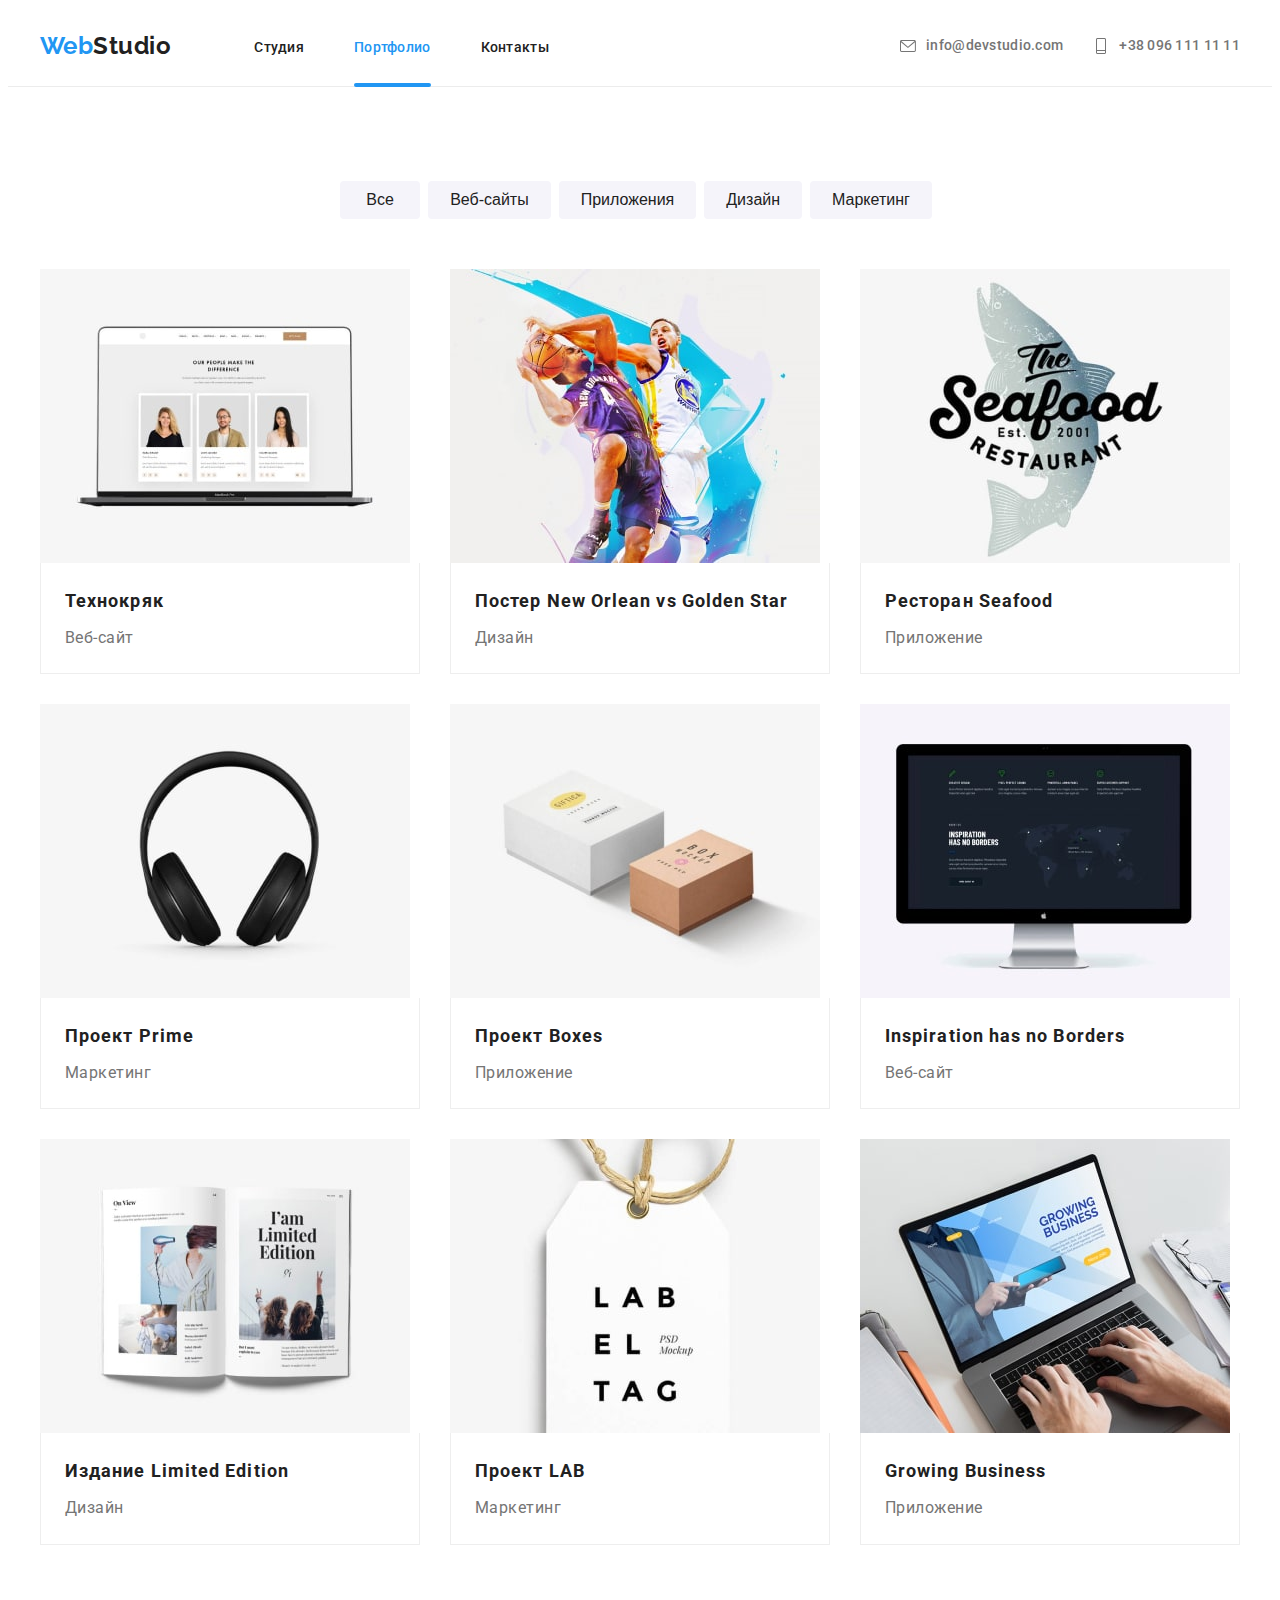
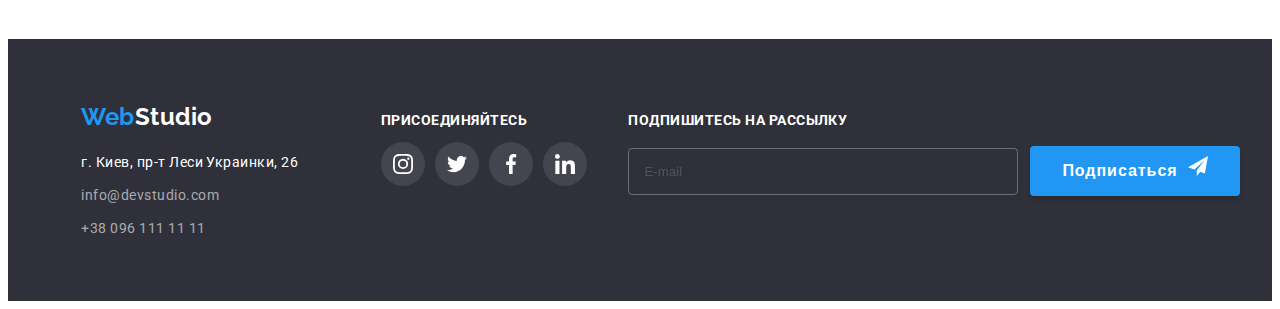
==== commit 6bb27da4: "все" ====
--- a/portfolio.html
+++ b/portfolio.html
@@ -29,7 +29,7 @@
         <nav class="nav">
           <ul class="list header-list">
             <li class="header-list__item">
-              <a href="./index.html" class="link current">Студия</a>
+              <a href="./index.html" class="link">Студия</a>
             </li>
             <li class="header-list__item">
               <a href="./portfolio.html" class="link current">Портфолио</a>
@@ -175,12 +175,7 @@
                       "
                       media="(min-width: 320px)"
                     />
-                    <img
-                      src="./images/technokryak.jpg"
-                      alt="раскрытый ноутбук"
-                      width="370"
-                      height="294"
-                    />
+                    <img src="./images/technokryak.jpg" alt="раскрытый ноутбук" />
                   </picture>
 
                   <p class="text-hidden">
@@ -220,12 +215,7 @@
                       "
                       media="(min-width: 320px)"
                     />
-                    <img
-                      src="./images/posternovsgs.jpg"
-                      alt="2 баскетболиста в борьбе за мяч"
-                      width="370"
-                      height="294"
-                    />
+                    <img src="./images/posternovsgs.jpg" alt="2 баскетболиста в борьбе за мяч" />
                   </picture>
 
                   <p class="text-hidden">
@@ -268,8 +258,6 @@
                     <img
                       src="./images/restseafood.jpg"
                       alt="название ресторана сиафуд на фоне рисунка лосося"
-                      width="370"
-                      height="294"
                     />
                   </picture>
 
@@ -310,12 +298,7 @@
                       "
                       media="(min-width: 320px)"
                     />
-                    <img
-                      src="./images/prime.jpg"
-                      alt="черные наушники на белом фоне"
-                      width="370"
-                      height="294"
-                    />
+                    <img src="./images/prime.jpg" alt="черные наушники на белом фоне" />
                   </picture>
 
                   <p class="text-hidden">
@@ -358,8 +341,6 @@
                     <img
                       src="./images/projboxes.jpg"
                       alt="две коробки. Одна белая побольше, вторая коричневая поменьше"
-                      width="370"
-                      height="294"
                     />
                   </picture>
 
@@ -403,8 +384,6 @@
                     <img
                       src="./images/inspiration.jpg"
                       alt="монитор с надписью на экране вдохновление без границ"
-                      width="370"
-                      height="294"
                     />
                   </picture>
 
@@ -448,8 +427,6 @@
                     <img
                       src="./images/booklimitededition.jpg"
                       alt="раскрытая книга с иллюстрациями и надписью я лимитированная серия"
-                      width="370"
-                      height="294"
                     />
                   </picture>
 
@@ -490,12 +467,7 @@
                       "
                       media="(min-width: 320px)"
                     />
-                    <img
-                      src="./images/projectlab.jpg"
-                      alt="белая бирка с надписью лаб ель таг "
-                      width="370"
-                      height="294"
-                    />
+                    <img src="./images/projectlab.jpg" alt="белая бирка с надписью лаб ель таг " />
                   </picture>
 
                   <p class="text-hidden">
@@ -538,8 +510,6 @@
                     <img
                       src="./images/growingbusiness.jpg"
                       alt="раскрытый ноутбук с надписью на мониторе взращивание бизнеса"
-                      width="370"
-                      height="294"
                     />
                   </picture>
 
--- a/css/main.min.css
+++ b/css/main.min.css
@@ -1,2 +1,2 @@
-:root{--title-color: #212121;--text-color: #757575;--hover-color: #2196f3;--focus-color: #2196f3;--bg-color: #ffffff;--secondarybg-color: #2f303a;--text-focus-color: #ffffff;--icon-color: #afb1b8}.list{list-style:none;margin:0;padding:0}h1,h2,h3,h4,p{margin:0;padding:0}img{display:block}body{background-color:var(--bg-color);color:var(--text-color);font-family:Roboto, sans-serif;letter-spacing:0.03em}.container{width:100%;padding-left:15px;padding-right:15px;margin-left:auto;margin-right:auto}@media screen and (min-width: 480px){.container{width:480px}}@media screen and (min-width: 768px){.container{width:768px}}@media screen and (min-width: 1200px){.container{width:1200px}}.logo{color:#2196f3;font-family:Raleway, cursive;font-weight:700;font-size:24px;line-height:1.19;text-decoration:none}@media screen and (min-width: 1200px){.logo{ont-size:26px}}.header__logo--black{color:var(--title-color)}.footer__logo-white{color:var(--bg-color)}.link{color:var(--title-color);font-weight:500;font-size:14px;line-height:1.14;letter-spacing:0.02em;text-decoration:none;transition-property:color;transition-duration:250ms;transition-timing-function:cubic-bezier(0.4, 0, 0.2, 1);outline:none}.link:hover,.link:focus{color:var(--hover-color)}.link.current{color:var(--hover-color);position:relative}.visually-hidden{position:absolute;white-space:nowrap;width:1px;height:1px;overflow:hidden;border:0;padding:0;clip:rect(0 0 0 0);clip-path:inset(50%);margin:-1px}.abutton{color:var(--bg-color);background-color:var(--hover-color);box-shadow:0px 4px 4px rgba(0,0,0,0.15);font-weight:700;font-size:16px;line-height:1.88;letter-spacing:0.06em;cursor:pointer;display:block;margin:0px auto;min-width:200px;height:50px;padding:10px 32px;border-radius:4px;border:0px;transition-property:background-color;transition-duration:250ms;transition-timing-function:cubic-bezier(0.4, 0, 0.2, 1);outline:none}.abutton:hover,.abutton:focus{color:var(--text-focus-color);background-color:#188ce8}.link{color:var(--title-color);font-weight:500;font-size:14px;line-height:1.14;letter-spacing:0.02em;text-decoration:none;transition-property:color;transition-duration:250ms;transition-timing-function:cubic-bezier(0.4, 0, 0.2, 1);outline:none}.link:hover,.link:focus{color:var(--hover-color)}.link.current{color:var(--hover-color);position:relative}.section-title{color:var(--title-color);font-size:28px;line-height:1.18;text-align:center;margin-bottom:10px}@media screen and (min-width: 480px){.section-title{margin-bottom:30px}}@media screen and (min-width: 1200px){.section-title{font-size:36px;line-height:1.17;margin-bottom:50px}}.link.current::after{content:'';position:absolute;display:block;height:4px;width:100%;background-color:var(--focus-color);bottom:-35px;border-radius:2px}@media screen and (min-width: 1200px){.link.current::after{bottom:-32px}}.link-contact{color:var(--text-color);font-weight:500;font-size:14px;line-height:1.14;letter-spacing:0.02em;text-decoration:none;display:block;transition-property:color;transition-duration:250ms;transition-timing-function:cubic-bezier(0.4, 0, 0.2, 1);outline:none}.link-contact:hover,.link-contact:focus{color:var(--hover-color)}.header{border-bottom:1px solid #ececec}.header-container{position:relative;padding-top:16px;padding-bottom:16px}@media screen and (min-width: 768px){.header-container{display:flex;justify-content:space-between;align-items:center;padding-top:21px;padding-bottom:21px}}@media screen and (min-width: 1200px){.header-container{padding-top:24px;padding-bottom:25px}}.header-list{display:flex;margin-right:-50px}.header-logo{padding-top:25px;padding-bottom:24px}.header .link-contact{display:flex;align-items:center}.header .icon{margin-right:10px;fill:var(--text-color)}.header .link:hover .icon{fill:currentColor}.header .link:focus .icon{fill:currentColor}.header-adress__item{margin-bottom:10px}@media screen and (min-width: 1200px){.header-adress__item{margin-right:30px}}.header-adress{display:none}@media screen and (min-width: 768px){.header-adress{display:initial;margin-bottom:-10px}}@media screen and (min-width: 1200px){.header-adress{display:flex;margin-right:-30px}}.nav{display:none}@media screen and (min-width: 768px){.nav{display:flex}}.header-list__item{margin-right:50px}.menu-open__btn{outline:none;position:absolute;border:none;width:30px;height:30px;top:10px;right:18px;padding-top:5px;padding-left:5px;background-color:var(--bg-color);transition-property:fill;transition-duration:250ms}@media screen and (min-width: 768px){.menu-open__btn{display:none}}.menu-open__btn:focus .menu-open__icon,.menu-open__btn:active .menu-open__icon{fill:var(--focus-color)}.menu-open{background:transparent;border:none;color:#ffffff}.mob-menu{position:fixed;display:flex;flex-direction:column;justify-content:space-between;top:0;left:0;background-color:#ffffff;width:100vw;height:100vh;padding-top:48px;padding-right:40px;padding-bottom:48px;padding-left:40px}.mob-menu.is-hidden{opacity:0;pointer-events:none;visibility:hidden}@media screen and (min-width: 768px){.mob-menu{display:none}}.menu-close{position:absolute;display:block;margin-left:auto;background-color:transparent;border:none;top:-34px;right:-26px}.menu-close:focus .icon-close-menu,.menu-close:active .icon-close-menu{fill:var(--focus-color)}.mob-menu-list{margin-bottom:-32px}.mob-menu-item{margin-bottom:32px}.mob-menu-tel{font-size:27px;line-height:1.18;letter-spacing:0.02em;color:var(--focus-color)}@media screen and (min-width: 480px){.mob-menu-tel{font-size:34px}}.mob-menu-link{font-weight:500;font-size:40px;line-height:1.18;text-align:center;letter-spacing:0.02em}.mob-menu-link:active{color:var(--focus-color)}.mob-menu-mail{display:block;font-weight:500;font-size:24px;line-height:1.17;letter-spacing:0.02em;color:var(--text-color);margin-top:32px;margin-bottom:64px}.mob-menu-btn{color:#303030;margin-bottom:64px}.menu-soc-icon{width:20px;height:20px;fill:#ffffff}@media screen and (min-width: 480px){.menu-soc-icon{display:none}}.menu-soc-item{margin-right:20px;width:44px;height:44px}@media screen and (min-width: 480px){.menu-soc-item{width:max-content;height:max-content;margin-right:0px}}.menu-soc-link{background-color:var(--focus-color);outline:none;width:100%;height:100%;border-radius:50%;display:flex;align-items:center;justify-content:center}@media screen and (min-width: 480px){.menu-soc-link{background-color:transparent;display:block;border:0px}}.menu-soc-list{display:flex;margin-top:16px;margin-right:-10px;margin-left:-10px}.menu-top{position:relative}.menu-soc-item-text{display:none}@media screen and (min-width: 480px){.menu-soc-item-text{display:flex;font-weight:500;font-size:18px;line-height:1.22;letter-spacing:0.02em;color:var(--focus-color);padding-left:10px;padding-right:10px}}.menu-soc-item-text--left{border-left:1px solid rgba(33,33,33,0.2);border-right:1px solid rgba(33,33,33,0.2)}.menu-soc-item-text--right{border-right:1px solid rgba(33,33,33,0.2)}.section-hero-title{color:var(--bg-color);font-weight:900;font-size:22px;line-height:1.2;text-align:center;text-transform:uppercase;width:100%;margin-right:auto;margin-left:auto;margin-bottom:30px}@media screen and (min-width: 480px){.section-hero-title{font-size:26px;line-height:1.61;letter-spacing:0.06em}}@media screen and (min-width: 1200px){.section-hero-title{font-size:44px;line-height:1.36}}.section-hero{background-image:linear-gradient(rgba(47,48,58,0.4), rgba(47,48,58,0.4)),url(../images/hero/overlay-mob-1x.jpg);background-position:center;background-size:content;background-repeat:no-repeat}@media (min-device-pixel-ratio: 2), (min-resolution: 192dpi), (min-resolution: 2dppx){.section-hero{background-image:linear-gradient(rgba(47,48,58,0.4), rgba(47,48,58,0.4)),url("../images/hero/overlay-mob-2x.jpg")}}@media screen and (min-width: 768px){.section-hero{background-image:linear-gradient(rgba(47,48,58,0.4), rgba(47,48,58,0.4)),url(../images/hero/overlay-tablet-1x.jpg);background-position:center}}@media screen and (min-width: 768px) and (min-device-pixel-ratio: 2), screen and (min-width: 768px) and (min-resolution: 192dpi), screen and (min-width: 768px) and (min-resolution: 2dppx){.section-hero{background-image:linear-gradient(rgba(47,48,58,0.4), rgba(47,48,58,0.4)),url("../images/hero/overlay-tablet-2x.jpg")}}@media screen and (min-width: 1200px){.section-hero{background-image:linear-gradient(rgba(47,48,58,0.4), rgba(47,48,58,0.4)),url(../images/hero/overlay-desktop-1x.jpg);background-position:center}}@media screen and (min-width: 1200px) and (min-device-pixel-ratio: 2), screen and (min-width: 1200px) and (min-resolution: 192dpi), screen and (min-width: 1200px) and (min-resolution: 2dppx){.section-hero{background-image:linear-gradient(rgba(47,48,58,0.4), rgba(47,48,58,0.4)),url("../images/hero/overlay-desktop-2x.jpg")}}.section-hero{padding-top:80px;padding-bottom:80px}@media screen and (min-width: 1200px){.section-hero{padding-top:120px;padding-bottom:120px}}@media screen and (min-width: 1200px){.section-hero{padding-top:201px;padding-bottom:199px}}.section-hero .abutton{margin-left:auto;margin-right:auto}.section-skill .title{color:var(--title-color);font-size:14px;line-height:1.14;text-transform:uppercase;margin-bottom:10px;text-align:center}.section-skill__item{margin-top:30px}@media screen and (min-width: 768px){.section-skill__item{width:calc(100% / 2 - 30px);margin-left:30px}}@media screen and (min-width: 1200px){.section-skill__item{width:calc(100% / 4 - 30px)}}.section-skill .text{font-size:14px;line-height:1.71}.section-skill__list{margin-top:-30px}@media screen and (min-width: 768px){.section-skill__list{display:flex;flex-wrap:wrap;margin-left:-30px}}.section-skill{padding-top:60px;padding-bottom:60px}.section-skill__big-icon{background:#f5f4fa;border-radius:4px;margin-bottom:30px;height:120px;display:flex;align-items:center;justify-content:center}.section-class{display:none}@media screen and (min-width: 1200px){.section-class{display:initial;padding-top:94px;padding-bottom:94px}}@media screen and (min-width: 1200px){.section-class .list{display:flex;justify-content:space-between;margin-top:50px;margin-left:-30px}}@media screen and (min-width: 1200px){.section-class .item{margin-left:30px}}@media screen and (min-width: 1200px){.wrapper{position:relative}}@media screen and (min-width: 1200px){.section-class .text{position:absolute;bottom:0;font-weight:700;font-size:14px;line-height:1.14;text-align:center;text-transform:uppercase;color:var(--text-focus-color);background:rgba(47,48,58,0.8);padding-top:27px;padding-bottom:27px;width:370px}}.section-comand .title{color:var(--title-color);font-weight:500;font-size:16px;line-height:1.19;text-align:center}.section-comand .position{font-size:16px;line-height:1.19;text-align:center}.section-comand{padding-top:60px;padding-bottom:60px;background:#f5f4fa}@media screen and (min-width: 1200px){.section-comand{padding-top:94px;padding-bottom:94px}}.secnion-comand-title-list{margin-bottom:-15px}@media screen and (min-width: 768px){.secnion-comand-title-list{display:flex;flex-wrap:wrap;margin-bottom:-30px;margin-right:-30px}}.section-comand .title{margin-top:30px;margin-bottom:10px}.section-comand .item{width:100%;margin-bottom:15px;background-color:var(--bg-color);padding-bottom:30px;box-shadow:0px 1px 3px rgba(0,0,0,0.12),0px 1px 1px rgba(0,0,0,0.14),0px 2px 1px rgba(0,0,0,0.2);border-radius:0px 0px 4px 4px}@media screen and (min-width: 480px){.section-comand .item{margin-bottom:30px}}@media screen and (min-width: 768px){.section-comand .item{margin-right:30px;width:calc(100% / 2 - 30px)}}@media screen and (min-width: 1200px){.section-comand .item{width:calc(100% / 4 - 30px)}}.soc-icon{width:20px;height:20px;fill:#afb1b8}.soc-link:focus .soc-icon,.soc-link:hover .soc-icon{fill:var(--text-focus-color)}.soc-item{width:44px;height:44px}.soc-item:not(:last-child){margin-right:10px}.soc-link{outline:none;width:100%;height:100%;border-radius:50%;display:flex;align-items:center;justify-content:center;transition-property:background-color;transition-duration:250ms;transition-timing-function:cubic-bezier(0.4, 0, 0.2, 1)}.soc-link:focus,.soc-link:hover{background-color:var(--focus-color)}.soc-link .soc-icon{transition-property:fill;transition-duration:250ms;transition-timing-function:cubic-bezier(0.4, 0, 0.2, 1)}.soc-list{display:flex;justify-content:center;align-content:center;margin-top:16px}.section-clients{padding-top:60px;padding-bottom:60px}@media screen and (min-width: 1200px){.section-clients{padding-top:94px;padding-bottom:94px}}.client-icon{width:90px;height:60px;fill:var(--icon-color)}.client-link:focus .client-icon,.client-link:hover .client-icon{fill:var(--focus-color)}@media screen and (min-width: 480px){.client-icon{width:106px;height:60px}}.client-list{margin-bottom:-15px;display:flex;flex-wrap:wrap;align-items:center;justify-content:center;margin-right:-15px}@media screen and (min-width: 480px){.client-list{margin-bottom:-30px;margin-right:-30px}}.client-link{width:100%;height:100%;display:flex;align-items:center;justify-content:center;border:1px solid #afb1b8;box-sizing:border-box;border-radius:4px;padding:8px 16px;transition-property:border-color;transition-duration:250ms;transition-timing-function:cubic-bezier(0.4, 0, 0.2, 1);outline:none}@media screen and (min-width: 480px){.client-link{padding:16px 52px}}@media screen and (min-width: 1200px){.client-link{padding:16px 32px}}.client-link:hover,.client-link:focus{border-color:var(--hover-color)}.client-link .client-icon{transition-property:fill;transition-duration:250ms;transition-timing-function:cubic-bezier(0.4, 0, 0.2, 1)}.client-item{margin-bottom:15px;width:calc(100% / 2 - 15px);margin-right:15px}@media screen and (min-width: 480px){.client-item{margin-bottom:30px;margin-right:30px;width:calc(100% / 2 - 30px)}}@media screen and (min-width: 768px){.client-item{width:calc(100% / 3 - 30px)}}@media screen and (min-width: 1200px){.client-item{width:calc(100% / 6 - 30px)}}.link-contact-footer{color:rgba(255,255,255,0.6);font-size:14px;line-height:1.71;text-decoration:none;outline:none;transition-property:color;transition-duration:250ms;transition-timing-function:cubic-bezier(0.4, 0, 0.2, 1);transition-property:color;transition-duration:250ms;transition-timing-function:cubic-bezier(0.4, 0, 0.2, 1)}.link-contact-footer:hover,.link-contact-footer:focus{color:var(--hover-color)}.address-footer{color:var(--bg-color);font-style:normal;font-size:14px;line-height:1.71}.footer .title{color:var(--text-focus-color);font-size:14px;line-height:0.88;text-transform:uppercase;text-align:center}.footer{background-color:var(--secondarybg-color);padding-top:60px;padding-bottom:60px}.footer__logo--white{color:var(--bg-color)}.address-footer{margin-bottom:9px;margin-top:20px}footer .item:not(:last-child){margin-bottom:9px}.svg-tell{fill:#757575}.footer--container{display:flex;flex-direction:column;align-items:center}@media screen and (min-width: 768px){.footer--container{flex-direction:row;flex-wrap:wrap;justify-content:center;align-items:baseline}}.join{padding-top:14px;margin-top:60px;margin-bottom:60px}@media screen and (min-width: 768px){.join{margin-top:0px;margin-bottom:0px;margin-left:auto;margin-right:auto}}.footer .soc-icon{fill:var(--bg-color)}.footer .soc-link{background:rgba(255,255,255,0.1);outline:none}.footer .soc-link:focus,.footer .soc-link:hover{background-color:var(--focus-color)}@media screen and (min-width: 768px){.form-send{display:flex;justify-content:center}}.send-btn{padding-left:10px 28px;margin-top:20px}@media screen and (min-width: 1200px){.send-btn{margin-left:12px;margin-top:0}}.footer-right{padding-top:15px}@media screen and (min-width: 768px){.footer-right{margin-top:60px}}@media screen and (min-width: 1200px){.footer-right{margin-top:0}}.modal-input-footer{width:290px;background-color:transparent;text-decoration:var(--bg-color);padding:15px;border:1px solid rgba(255,255,255,0.3);filter:drop-shadow(0px 4px 4px rgba(0,0,0,0.15));border-radius:4px;transition-property:border-color;transition-duration:250ms;transition-timing-function:cubic-bezier(0.4, 0, 0.2, 1)}@media screen and (min-width: 480px){.modal-input-footer{width:450px}}@media screen and (min-width: 480px){.modal-input-footer{width:358px}}.modal-input-footer:focus{border-color:var(--focus-color)}.send-wrap{margin-left:5px}.footer-right-wrap{margin-top:20px}@media screen and (min-width: 1200px){.footer-right-wrap{display:flex;align-items:center;justify-content:center}}.footer-left{display:flex;flex-direction:column;align-items:center}@media screen and (min-width: 768px){.footer-left{margin-left:auto;margin-right:auto}}.section-portfolio .title{color:var(--title-color);font-size:18px;line-height:2;letter-spacing:0.06em}.section-portfolio .variety{font-size:16px;line-height:1.9;color:var(--text-color)}.button-portfolio{padding:6px 22px;color:var(--title-color);background-color:F5F4FA;font-weight:500;font-size:16px;line-height:1.6;text-align:center;cursor:pointer;min-width:80px;height:38px;background:#f5f4fa;border-radius:4px;border:0px;outline:none;transition-property:background-color, color, box-shadow, border-radius;transition-duration:250ms;transition-timing-function:cubic-bezier(0.4, 0, 0.2, 1)}.button-portfolio:hover,.button-portfolio:focus{color:var(--bg-color);background-color:var(--hover-color);box-shadow:0px 3px 1px rgba(0,0,0,0.1),0px 1px 2px rgba(0,0,0,0.08),0px 2px 2px rgba(0,0,0,0.12);border-radius:4px}.section-portfolio{padding-top:60px;padding-bottom:60px}@media screen and (min-width: 1200px){.section-portfolio{padding-top:94px;padding-bottom:94px}}.section-portfolio-filter{margin-bottom:50px;display:flex;flex-wrap:wrap;align-items:flex-start;margin-bottom:25px}@media screen and (min-width: 768px){.section-portfolio-filter{margin-bottom:15px;justify-content:center}}@media screen and (min-width: 1200px){.section-portfolio-filter{margin-bottom:35px}}@media screen and (min-width: 768px){.section-portfolio-list{display:flex;flex-wrap:wrap;margin-right:-30px;margin-bottom:-30px}}.name{padding:20px 24px;border-right:1px solid #eeeeee;border-bottom:1px solid #eeeeee;border-left:1px solid #eeeeee;flex-grow:1}.variety{margin-top:4px}.portfolio-psevdo-link{text-decoration:none;display:block;transition-property:box-shadow;transition-duration:250ms;transition-timing-function:cubic-bezier(0.4, 0, 0.2, 1);outline:none}@media screen and (min-width: 768px){.portfolio-psevdo-link{display:flex;flex-direction:column;height:100%}}.portfolio-psevdo-link:focus,.portfolio-psevdo-link:hover{box-shadow:0px 1px 1px rgba(0,0,0,0.12),0px 4px 4px rgba(0,0,0,0.06),1px 4px 6px rgba(0,0,0,0.16)}.portfolio-wrapper-text{position:relative;overflow:hidden}.text-hidden{height:100%;position:absolute;top:0;left:0;font-size:18px;line-height:1.56;padding-top:63px;padding-right:24px;padding-bottom:63px;padding-left:24px;background:rgba(33,150,243,0.9);color:var(--text-focus-color);transform:translateY(100%);transition-property:transform;transition-duration:250ms;transition-timing-function:cubic-bezier(0.4, 0, 0.2, 1)}.portfolio-psevdo-link:hover .text-hidden,.portfolio-psevdo-link:focus .text-hidden{transform:translateY(0)}.section-portfolio-filter__item{margin-right:8px;margin-bottom:15px}.section-portfolio-list__item{margin-bottom:30px}@media screen and (min-width: 768px){.section-portfolio-list__item{width:calc(100% / 2 - 30px);margin-right:30px}}@media screen and (min-width: 1200px){.section-portfolio-list__item{width:calc(100% / 3 - 30px)}}.backdrop{width:100vw;height:100vh;background-color:rgba(0,0,0,0.2);position:fixed;top:0;opacity:1;transition:opacity 250ms cubic-bezier(0.4, 0, 0.2, 1)}.modal{position:absolute;width:calc(100% - 30px);min-height:581px;background-color:var(--bg-color);box-shadow:0px 1px 3px rgba(0,0,0,0.12),0px 1px 1px rgba(0,0,0,0.14),0px 2px 1px rgba(0,0,0,0.2);border-radius:4px;top:50%;left:50%;transform:translate(-50%, -50%) rotate(0deg);opacity:1;transition:transform 250ms cubic-bezier(0.4, 0, 0.2, 1),opacity 250ms cubic-bezier(0.4, 0, 0.2, 1);padding:40px}@media screen and (min-width: 480px){.modal{width:450px}}@media screen and (min-width: 1200px){.modal{width:528px}}.modal-close-btn{outline:none;position:absolute;width:30px;height:30px;top:8px;right:8px;border-radius:50%;padding-top:5px;padding-left:5px;border:1px solid rgba(0,0,0,0.1);background-color:var(--bg-color);transition-property:fill;transition-duration:250ms;transition-timing-function:cubic-bezier(0.4, 0, 0.2, 1)}.modal-close-btn:focus .icon-close-btn,.modal-close-btn:hover .icon-close-btn{fill:var(--focus-color)}.backdrop.is-hidden{visibility:hidden;opacity:0;pointer-events:0}.backdrop.is-hidden .modal{transform:translate(-50%, -50%) rotate(70deg);opacity:0}.modal-title{font-weight:700;font-size:20px;line-height:1.5;text-align:center;color:var(--title-color);margin-bottom:20px}.modal-input{width:100%;height:40px;outline:none;border:1px solid rgba(33,33,33,0.2);border-radius:4px;padding-left:39px;padding-right:20px;transition-property:border-color;transition-duration:250ms;transition-timing-function:cubic-bezier(0.4, 0, 0.2, 1)}.modal-input:focus,.modal-input:hover{border-color:var(--focus-color)}.modal-input:focus+.icon-user-data,.modal-input:hover+.icon-user-data{fill:var(--focus-color)}.modal-label{display:block;margin-bottom:4px;font-size:12px;line-height:1.17;letter-spacing:0.01em;color:var(--text-color)}.modal-field{margin-bottom:10px}.modal-text{outline:none;resize:none;width:100%;height:120px;padding:10px;margin-bottom:10px;background-color:transparent;border:1px solid rgba(33,33,33,0.2);border-radius:4px;transition-property:border-color;transition-duration:250ms;transition-timing-function:cubic-bezier(0.4, 0, 0.2, 1)}.modal-text:focus{border:1px solid #2196f3}.input-wrap{display:block;position:relative}.icon-user-data{position:absolute;left:0;top:50%;transform:translateY(-50%);left:12px}.link-galka{color:var(--focus-color)}.check-text{font-size:12px;line-height:1.87;color:var(--text-color);display:flex;align-items:baseline}@media screen and (min-width: 480px){.check-text{font-size:14px}}.check-text span{width:16px;height:15px;border:2px solid #212121;border-radius:2px;margin-right:8px;display:flex;align-items:center;justify-content:center;transition-property:border-color, background-color;transition-duration:250ms;transition-timing-function:cubic-bezier(0.4, 0, 0.2, 1)}.icon-galka{fill:#ffffff}.input-check:checked+.check-text span{background-color:var(--focus-color);border-color:var(--focus-color)}.modal-send-btn{margin-top:30;margin-left:auto;margin-right:auto}::-webkit-input-placeholder{color:rgba(117,117,117,0.5)}
+:root{--title-color: #212121;--text-color: #757575;--hover-color: #2196f3;--focus-color: #2196f3;--bg-color: #ffffff;--secondarybg-color: #2f303a;--text-focus-color: #ffffff;--icon-color: #afb1b8}.list{list-style:none;margin:0;padding:0}h1,h2,h3,h4,p{margin:0;padding:0}img{display:block;max-width:100%;height:auto}body{background-color:var(--bg-color);color:var(--text-color);font-family:Roboto, sans-serif;letter-spacing:0.03em}.container{width:100%;padding-left:15px;padding-right:15px;margin-left:auto;margin-right:auto}@media screen and (min-width: 480px){.container{width:480px}}@media screen and (min-width: 768px){.container{width:768px}}@media screen and (min-width: 1200px){.container{width:1200px}}.logo{color:#2196f3;font-family:Raleway, cursive;font-weight:700;font-size:24px;line-height:1.19;text-decoration:none}@media screen and (min-width: 1200px){.logo{ont-size:26px}}.header__logo--black{color:var(--title-color)}.footer__logo-white{color:var(--bg-color)}.link{color:var(--title-color);font-weight:500;font-size:14px;line-height:1.14;letter-spacing:0.02em;text-decoration:none;transition-property:color;transition-duration:250ms;transition-timing-function:cubic-bezier(0.4, 0, 0.2, 1);outline:none}.link:hover,.link:focus{color:var(--hover-color)}.link.current{color:var(--hover-color);position:relative}.visually-hidden{position:absolute;white-space:nowrap;width:1px;height:1px;overflow:hidden;border:0;padding:0;clip:rect(0 0 0 0);clip-path:inset(50%);margin:-1px}.abutton{color:var(--bg-color);background-color:var(--hover-color);box-shadow:0px 4px 4px rgba(0,0,0,0.15);font-weight:700;font-size:16px;line-height:1.88;letter-spacing:0.06em;cursor:pointer;display:block;margin:0px auto;min-width:200px;height:50px;padding:10px 32px;border-radius:4px;border:0px;transition-property:background-color;transition-duration:250ms;transition-timing-function:cubic-bezier(0.4, 0, 0.2, 1);outline:none}.abutton:hover,.abutton:focus{color:var(--text-focus-color);background-color:#188ce8}.link{color:var(--title-color);font-weight:500;font-size:14px;line-height:1.14;letter-spacing:0.02em;text-decoration:none;transition-property:color;transition-duration:250ms;transition-timing-function:cubic-bezier(0.4, 0, 0.2, 1);outline:none}.link:hover,.link:focus{color:var(--hover-color)}.link.current{color:var(--hover-color);position:relative}.section-title{color:var(--title-color);font-size:28px;line-height:1.18;text-align:center;margin-bottom:10px}@media screen and (min-width: 480px){.section-title{margin-bottom:30px}}@media screen and (min-width: 1200px){.section-title{font-size:36px;line-height:1.17;margin-bottom:50px}}.link.current::after{content:'';position:absolute;display:block;height:4px;width:100%;background-color:var(--focus-color);bottom:-35px;border-radius:2px}@media screen and (min-width: 1200px){.link.current::after{bottom:-32px}}.link-contact{color:var(--text-color);font-weight:500;font-size:14px;line-height:1.14;letter-spacing:0.02em;text-decoration:none;display:block;transition-property:color;transition-duration:250ms;transition-timing-function:cubic-bezier(0.4, 0, 0.2, 1);outline:none}.link-contact:hover,.link-contact:focus{color:var(--hover-color)}.header{border-bottom:1px solid #ececec}.header-container{position:relative;padding-top:16px;padding-bottom:16px}@media screen and (min-width: 768px){.header-container{display:flex;justify-content:space-between;align-items:center;padding-top:21px;padding-bottom:21px}}@media screen and (min-width: 1200px){.header-container{padding-top:24px;padding-bottom:25px;justify-content:left}}.header-list{display:flex;margin-right:-50px}.header-logo{padding-top:25px;padding-bottom:24px}.header .link-contact{display:flex;align-items:center}.header .icon{margin-right:10px;fill:var(--text-color)}.header .link:hover .icon{fill:currentColor}.header .link:focus .icon{fill:currentColor}.header-adress__item{margin-bottom:10px}@media screen and (min-width: 1200px){.header-adress__item{margin-right:30px}}.header-adress{display:none}@media screen and (min-width: 768px){.header-adress{display:initial;margin-bottom:-10px}}@media screen and (min-width: 1200px){.header-adress{display:flex;margin-right:-30px;margin-left:auto}}.nav{display:none}@media screen and (min-width: 768px){.nav{display:flex}}@media screen and (min-width: 1200px){.nav{display:flex;margin-left:83px}}.header-list__item{margin-right:50px}.menu-open__btn{outline:none;position:absolute;border:none;width:30px;height:30px;top:10px;right:18px;padding-top:5px;padding-left:5px;background-color:var(--bg-color);transition-property:fill;transition-duration:250ms}@media screen and (min-width: 768px){.menu-open__btn{display:none}}.menu-open__btn:focus .menu-open__icon,.menu-open__btn:active .menu-open__icon{fill:var(--focus-color)}.menu-open{background:transparent;border:none;color:#ffffff}.mob-menu{position:fixed;z-index:1;display:flex;flex-direction:column;justify-content:space-between;top:0;left:0;background-color:#ffffff;width:100vw;height:100vh;padding-top:48px;padding-right:40px;padding-bottom:48px;padding-left:40px}.mob-menu.is-hidden{opacity:0;pointer-events:none;visibility:hidden}@media screen and (min-width: 768px){.mob-menu{display:none}}.menu-close{position:absolute;display:block;margin-left:auto;background-color:transparent;border:none;top:-34px;right:-26px}.menu-close:focus .icon-close-menu,.menu-close:active .icon-close-menu{fill:var(--focus-color)}.mob-menu-list{margin-bottom:-32px}.mob-menu-item{margin-bottom:32px}.mob-menu-tel{font-size:27px;line-height:1.18;letter-spacing:0.02em;color:var(--focus-color)}@media screen and (min-width: 480px){.mob-menu-tel{font-size:34px}}.mob-menu-link{font-weight:500;font-size:40px;line-height:1.18;text-align:center;letter-spacing:0.02em}.mob-menu-link:active{color:var(--focus-color)}.mob-menu-mail{display:block;font-weight:500;font-size:24px;line-height:1.17;letter-spacing:0.02em;color:var(--text-color);margin-top:32px;margin-bottom:64px}.mob-menu-btn{color:#303030;margin-bottom:64px}.menu-soc-icon{width:20px;height:20px;fill:#ffffff}@media screen and (min-width: 480px){.menu-soc-icon{display:none}}.menu-soc-item{margin-right:20px;width:44px;height:44px}@media screen and (min-width: 480px){.menu-soc-item{width:max-content;height:max-content;margin-right:0px}}.menu-soc-link{background-color:var(--focus-color);outline:none;width:100%;height:100%;border-radius:50%;display:flex;align-items:center;justify-content:center}@media screen and (min-width: 480px){.menu-soc-link{background-color:transparent;display:block;border:0px}}.menu-soc-list{display:flex;margin-top:16px;margin-right:-10px;margin-left:-10px}.menu-top{position:relative}.menu-soc-item-text{display:none}@media screen and (min-width: 480px){.menu-soc-item-text{display:flex;font-weight:500;font-size:18px;line-height:1.22;letter-spacing:0.02em;color:var(--focus-color);padding-left:10px;padding-right:10px}}.menu-soc-item-text--left{border-left:1px solid rgba(33,33,33,0.2);border-right:1px solid rgba(33,33,33,0.2)}.menu-soc-item-text--right{border-right:1px solid rgba(33,33,33,0.2)}.section-hero-title{color:var(--bg-color);font-weight:900;font-size:22px;line-height:1.2;text-align:center;text-transform:uppercase;width:100%;margin-right:auto;margin-left:auto;margin-bottom:30px}@media screen and (min-width: 480px){.section-hero-title{font-size:26px;line-height:1.61;letter-spacing:0.06em}}@media screen and (min-width: 1200px){.section-hero-title{font-size:44px;line-height:1.36}}.section-hero{background-image:linear-gradient(rgba(47,48,58,0.4), rgba(47,48,58,0.4)),url(../images/hero/overlay-mob-1x.jpg);background-position:center;background-size:content;background-repeat:no-repeat}@media (min-device-pixel-ratio: 2), (min-resolution: 192dpi), (min-resolution: 2dppx){.section-hero{background-image:linear-gradient(rgba(47,48,58,0.4), rgba(47,48,58,0.4)),url("../images/hero/overlay-mob-2x.jpg")}}@media screen and (min-width: 768px){.section-hero{background-image:linear-gradient(rgba(47,48,58,0.4), rgba(47,48,58,0.4)),url(../images/hero/overlay-tablet-1x.jpg);background-position:center}}@media screen and (min-width: 768px) and (min-device-pixel-ratio: 2), screen and (min-width: 768px) and (min-resolution: 192dpi), screen and (min-width: 768px) and (min-resolution: 2dppx){.section-hero{background-image:linear-gradient(rgba(47,48,58,0.4), rgba(47,48,58,0.4)),url("../images/hero/overlay-tablet-2x.jpg")}}@media screen and (min-width: 1200px){.section-hero{background-image:linear-gradient(rgba(47,48,58,0.4), rgba(47,48,58,0.4)),url(../images/hero/overlay-desktop-1x.jpg);background-position:center}}@media screen and (min-width: 1200px) and (min-device-pixel-ratio: 2), screen and (min-width: 1200px) and (min-resolution: 192dpi), screen and (min-width: 1200px) and (min-resolution: 2dppx){.section-hero{background-image:linear-gradient(rgba(47,48,58,0.4), rgba(47,48,58,0.4)),url("../images/hero/overlay-desktop-2x.jpg")}}.section-hero{padding-top:80px;padding-bottom:80px}@media screen and (min-width: 1200px){.section-hero{padding-top:120px;padding-bottom:120px}}@media screen and (min-width: 1200px){.section-hero{padding-top:201px;padding-bottom:199px}}.section-hero .abutton{margin-left:auto;margin-right:auto}.section-skill .title{color:var(--title-color);font-size:14px;line-height:1.14;text-transform:uppercase;margin-bottom:10px;text-align:center}@media screen and (min-width: 768px){.section-skill .title{text-align:left}}.section-skill__item{margin-top:30px}@media screen and (min-width: 768px){.section-skill__item{width:calc(100% / 2 - 30px);margin-left:30px}}@media screen and (min-width: 1200px){.section-skill__item{width:calc(100% / 4 - 30px)}}.section-skill .text{font-size:14px;line-height:1.71}.section-skill__list{margin-top:-30px}@media screen and (min-width: 768px){.section-skill__list{display:flex;flex-wrap:wrap;margin-left:-30px}}.section-skill{padding-top:60px;padding-bottom:60px}@media screen and (min-width: 768px){.section-skill{padding-top:94px;padding-bottom:94px}}.section-skill__big-icon{background:#f5f4fa;border-radius:4px;margin-bottom:30px;height:120px;display:flex;align-items:center;justify-content:center}.section-class{display:none}@media screen and (min-width: 1200px){.section-class{display:block;padding-bottom:94px}}@media screen and (min-width: 1200px){.section-class .list{display:flex;justify-content:space-between;margin-top:50px;margin-left:-30px}}@media screen and (min-width: 1200px){.section-class .item{margin-left:30px}}@media screen and (min-width: 1200px){.wrapper{position:relative}}@media screen and (min-width: 1200px){.section-class .text{position:absolute;bottom:0;font-weight:700;font-size:14px;line-height:1.14;text-align:center;text-transform:uppercase;color:var(--text-focus-color);background:rgba(47,48,58,0.8);padding-top:27px;padding-bottom:27px;width:370px}}.section-comand .title{color:var(--title-color);font-weight:500;font-size:16px;line-height:1.19;text-align:center}.section-comand .position{font-size:16px;line-height:1.19;text-align:center}.section-comand{padding-top:60px;padding-bottom:60px;background:#f5f4fa}@media screen and (min-width: 1200px){.section-comand{padding-top:94px;padding-bottom:94px}}.secnion-comand-title-list{margin-bottom:-15px}@media screen and (min-width: 768px){.secnion-comand-title-list{display:flex;flex-wrap:wrap;margin-bottom:-30px;margin-right:-30px}}.section-comand .title{margin-top:30px;margin-bottom:10px}.section-comand .item{width:100%;margin-bottom:15px;background-color:var(--bg-color);padding-bottom:30px;box-shadow:0px 1px 3px rgba(0,0,0,0.12),0px 1px 1px rgba(0,0,0,0.14),0px 2px 1px rgba(0,0,0,0.2);border-radius:0px 0px 4px 4px}@media screen and (min-width: 480px){.section-comand .item{margin-bottom:30px}}@media screen and (min-width: 768px){.section-comand .item{margin-right:30px;width:calc(100% / 2 - 30px)}}@media screen and (min-width: 1200px){.section-comand .item{width:calc(100% / 4 - 30px)}}.soc-icon{width:20px;height:20px;fill:#afb1b8}.soc-link:focus .soc-icon,.soc-link:hover .soc-icon{fill:var(--text-focus-color)}.soc-item{width:44px;height:44px}.soc-item:not(:last-child){margin-right:10px}.soc-link{outline:none;width:100%;height:100%;border-radius:50%;display:flex;align-items:center;justify-content:center;transition-property:background-color;transition-duration:250ms;transition-timing-function:cubic-bezier(0.4, 0, 0.2, 1)}.soc-link:focus,.soc-link:hover{background-color:var(--focus-color)}.soc-link .soc-icon{transition-property:fill;transition-duration:250ms;transition-timing-function:cubic-bezier(0.4, 0, 0.2, 1)}.soc-list{display:flex;justify-content:center;align-content:center;margin-top:16px}.section-clients{padding-top:60px;padding-bottom:60px}@media screen and (min-width: 1200px){.section-clients{padding-top:94px;padding-bottom:94px}}.client-icon{width:90px;height:60px;fill:var(--icon-color)}.client-link:focus .client-icon,.client-link:hover .client-icon{fill:var(--focus-color)}@media screen and (min-width: 480px){.client-icon{width:106px;height:60px}}.client-list{margin-bottom:-15px;display:flex;flex-wrap:wrap;align-items:center;justify-content:center;margin-right:-15px}@media screen and (min-width: 480px){.client-list{margin-bottom:-30px;margin-right:-30px}}.client-link{width:100%;height:100%;display:flex;align-items:center;justify-content:center;border:1px solid #afb1b8;box-sizing:border-box;border-radius:4px;padding:8px 16px;transition-property:border-color;transition-duration:250ms;transition-timing-function:cubic-bezier(0.4, 0, 0.2, 1);outline:none}@media screen and (min-width: 480px){.client-link{padding:16px 52px}}@media screen and (min-width: 1200px){.client-link{padding:16px 32px}}.client-link:hover,.client-link:focus{border-color:var(--hover-color)}.client-link .client-icon{transition-property:fill;transition-duration:250ms;transition-timing-function:cubic-bezier(0.4, 0, 0.2, 1)}.client-item{margin-bottom:15px;width:calc(100% / 2 - 15px);margin-right:15px}@media screen and (min-width: 480px){.client-item{margin-bottom:30px;margin-right:30px;width:calc(100% / 2 - 30px)}}@media screen and (min-width: 768px){.client-item{width:calc(100% / 3 - 30px)}}@media screen and (min-width: 1200px){.client-item{width:calc(100% / 6 - 30px)}}.link-contact-footer{color:rgba(255,255,255,0.6);font-size:14px;line-height:1.71;text-decoration:none;outline:none;transition-property:color;transition-duration:250ms;transition-timing-function:cubic-bezier(0.4, 0, 0.2, 1);transition-property:color;transition-duration:250ms;transition-timing-function:cubic-bezier(0.4, 0, 0.2, 1)}.link-contact-footer:hover,.link-contact-footer:focus{color:var(--hover-color)}.address-footer{color:var(--bg-color);font-style:normal;font-size:14px;line-height:1.71}.footer .title{color:var(--text-focus-color);font-size:14px;line-height:0.88;text-transform:uppercase;text-align:center}@media screen and (min-width: 1200px){.footer .title{text-align:left}}.footer{background-color:var(--secondarybg-color);padding-top:60px;padding-bottom:60px}.footer__logo--white{color:var(--bg-color)}.address-footer{margin-bottom:9px;margin-top:20px}footer .item:not(:last-child){margin-bottom:9px}.svg-tell{fill:#757575}.footer--container{display:flex;flex-direction:column;align-items:center}@media screen and (min-width: 768px){.footer--container{flex-direction:row;flex-wrap:wrap;justify-content:center;align-items:baseline}}.join{padding-top:14px;margin-top:60px;margin-bottom:60px}@media screen and (min-width: 768px){.join{margin-top:0px;margin-bottom:0px;margin-left:auto;margin-right:auto}}.footer .soc-icon{fill:var(--bg-color)}.footer .soc-link{background:rgba(255,255,255,0.1);outline:none}.footer .soc-link:focus,.footer .soc-link:hover{background-color:var(--focus-color)}@media screen and (min-width: 768px){.form-send{display:flex;justify-content:center}}.send-btn{padding-left:10px 28px;margin-top:20px}@media screen and (min-width: 1200px){.send-btn{margin-left:12px;margin-top:0}}.footer-right{padding-top:15px}@media screen and (min-width: 768px){.footer-right{margin-top:60px}}@media screen and (min-width: 1200px){.footer-right{margin-top:0}}.modal-input-footer{width:290px;background-color:transparent;text-decoration:var(--bg-color);padding:15px;border:1px solid rgba(255,255,255,0.3);filter:drop-shadow(0px 4px 4px rgba(0,0,0,0.15));border-radius:4px;transition-property:border-color;transition-duration:250ms;transition-timing-function:cubic-bezier(0.4, 0, 0.2, 1)}@media screen and (min-width: 480px){.modal-input-footer{width:450px}}@media screen and (min-width: 480px){.modal-input-footer{width:358px}}.modal-input-footer:focus{border-color:var(--focus-color)}.send-wrap{margin-left:5px}.footer-right-wrap{margin-top:20px}@media screen and (min-width: 1200px){.footer-right-wrap{display:flex;align-items:center;justify-content:center}}.footer-left{display:flex;flex-direction:column;align-items:center}@media screen and (min-width: 768px){.footer-left{margin-left:auto;margin-right:auto}}@media screen and (min-width: 1200px){.footer-left{align-items:flex-start}}.section-portfolio .title{color:var(--title-color);font-size:18px;line-height:2;letter-spacing:0.06em}.section-portfolio .variety{font-size:16px;line-height:1.9;color:var(--text-color)}.button-portfolio{padding:6px 22px;color:var(--title-color);background-color:F5F4FA;font-weight:500;font-size:16px;line-height:1.6;text-align:center;cursor:pointer;min-width:80px;height:38px;background:#f5f4fa;border-radius:4px;border:0px;outline:none;transition-property:background-color, color, box-shadow, border-radius;transition-duration:250ms;transition-timing-function:cubic-bezier(0.4, 0, 0.2, 1)}.button-portfolio:hover,.button-portfolio:focus{color:var(--bg-color);background-color:var(--hover-color);box-shadow:0px 3px 1px rgba(0,0,0,0.1),0px 1px 2px rgba(0,0,0,0.08),0px 2px 2px rgba(0,0,0,0.12);border-radius:4px}.section-portfolio{padding-top:60px;padding-bottom:60px}@media screen and (min-width: 1200px){.section-portfolio{padding-top:94px;padding-bottom:94px}}.section-portfolio-filter{margin-bottom:50px;display:flex;flex-wrap:wrap;align-items:flex-start;margin-bottom:25px}@media screen and (min-width: 768px){.section-portfolio-filter{margin-bottom:15px;justify-content:center}}@media screen and (min-width: 1200px){.section-portfolio-filter{margin-bottom:35px}}@media screen and (min-width: 768px){.section-portfolio-list{display:flex;flex-wrap:wrap;margin-right:-30px;margin-bottom:-30px}}.name{padding:20px 24px;border-right:1px solid #eeeeee;border-bottom:1px solid #eeeeee;border-left:1px solid #eeeeee;flex-grow:1}.variety{margin-top:4px}.portfolio-psevdo-link{text-decoration:none;display:block;transition-property:box-shadow;transition-duration:250ms;transition-timing-function:cubic-bezier(0.4, 0, 0.2, 1);outline:none}@media screen and (min-width: 768px){.portfolio-psevdo-link{display:flex;flex-direction:column;height:100%}}.portfolio-psevdo-link:focus,.portfolio-psevdo-link:hover{box-shadow:0px 1px 1px rgba(0,0,0,0.12),0px 4px 4px rgba(0,0,0,0.06),1px 4px 6px rgba(0,0,0,0.16)}.portfolio-wrapper-text{position:relative;overflow:hidden}.text-hidden{height:100%;position:absolute;top:0;left:0;font-size:18px;line-height:1.56;padding-top:63px;padding-right:24px;padding-bottom:63px;padding-left:24px;background:rgba(33,150,243,0.9);color:var(--text-focus-color);transform:translateY(100%);transition-property:transform;transition-duration:250ms;transition-timing-function:cubic-bezier(0.4, 0, 0.2, 1)}.portfolio-psevdo-link:hover .text-hidden,.portfolio-psevdo-link:focus .text-hidden{transform:translateY(0)}.section-portfolio-filter__item{margin-right:8px;margin-bottom:15px}.section-portfolio-list__item{margin-bottom:30px}@media screen and (min-width: 768px){.section-portfolio-list__item{width:calc(100% / 2 - 30px);margin-right:30px}}@media screen and (min-width: 1200px){.section-portfolio-list__item{width:calc(100% / 3 - 30px)}}.backdrop{width:100vw;height:100vh;background-color:rgba(0,0,0,0.2);position:fixed;top:0;opacity:1;transition:opacity 250ms cubic-bezier(0.4, 0, 0.2, 1)}.modal{position:absolute;width:calc(100% - 30px);min-height:581px;background-color:var(--bg-color);box-shadow:0px 1px 3px rgba(0,0,0,0.12),0px 1px 1px rgba(0,0,0,0.14),0px 2px 1px rgba(0,0,0,0.2);border-radius:4px;top:50%;left:50%;transform:translate(-50%, -50%) rotate(0deg);opacity:1;transition:transform 250ms cubic-bezier(0.4, 0, 0.2, 1),opacity 250ms cubic-bezier(0.4, 0, 0.2, 1);padding:40px}@media screen and (min-width: 480px){.modal{width:450px}}@media screen and (min-width: 1200px){.modal{width:528px}}.modal-close-btn{outline:none;position:absolute;width:30px;height:30px;top:8px;right:8px;border-radius:50%;padding-top:5px;padding-left:5px;border:1px solid rgba(0,0,0,0.1);background-color:var(--bg-color);transition-property:fill;transition-duration:250ms;transition-timing-function:cubic-bezier(0.4, 0, 0.2, 1)}.modal-close-btn:focus .icon-close-btn,.modal-close-btn:hover .icon-close-btn{fill:var(--focus-color)}.backdrop.is-hidden{visibility:hidden;opacity:0;pointer-events:0}.backdrop.is-hidden .modal{transform:translate(-50%, -50%) rotate(70deg);opacity:0}.modal-title{font-weight:700;font-size:20px;line-height:1.5;text-align:center;color:var(--title-color);margin-bottom:20px}.modal-input{width:100%;height:40px;outline:none;border:1px solid rgba(33,33,33,0.2);border-radius:4px;padding-left:39px;padding-right:20px;transition-property:border-color;transition-duration:250ms;transition-timing-function:cubic-bezier(0.4, 0, 0.2, 1)}.modal-input:focus,.modal-input:hover{border-color:var(--focus-color)}.modal-input:focus+.icon-user-data,.modal-input:hover+.icon-user-data{fill:var(--focus-color)}.modal-label{display:block;margin-bottom:4px;font-size:12px;line-height:1.17;letter-spacing:0.01em;color:var(--text-color)}.modal-field{margin-bottom:10px}.modal-text{outline:none;resize:none;width:100%;height:120px;padding:10px;margin-bottom:10px;background-color:transparent;border:1px solid rgba(33,33,33,0.2);border-radius:4px;transition-property:border-color;transition-duration:250ms;transition-timing-function:cubic-bezier(0.4, 0, 0.2, 1)}.modal-text:focus{border:1px solid #2196f3}.input-wrap{display:block;position:relative}.icon-user-data{position:absolute;left:0;top:50%;transform:translateY(-50%);left:12px}.link-galka{color:var(--focus-color)}.check-text{font-size:12px;line-height:1.87;color:var(--text-color);display:flex;align-items:baseline}@media screen and (min-width: 480px){.check-text{font-size:14px}}.check-text span{width:16px;height:15px;border:2px solid #212121;border-radius:2px;margin-right:8px;display:flex;align-items:center;justify-content:center;transition-property:border-color, background-color;transition-duration:250ms;transition-timing-function:cubic-bezier(0.4, 0, 0.2, 1)}.icon-galka{fill:#ffffff}.input-check:checked+.check-text span{background-color:var(--focus-color);border-color:var(--focus-color)}.modal-send-btn{margin-top:30;margin-left:auto;margin-right:auto}::-webkit-input-placeholder{color:rgba(117,117,117,0.5)}
 /*# sourceMappingURL=main.min.css.map */